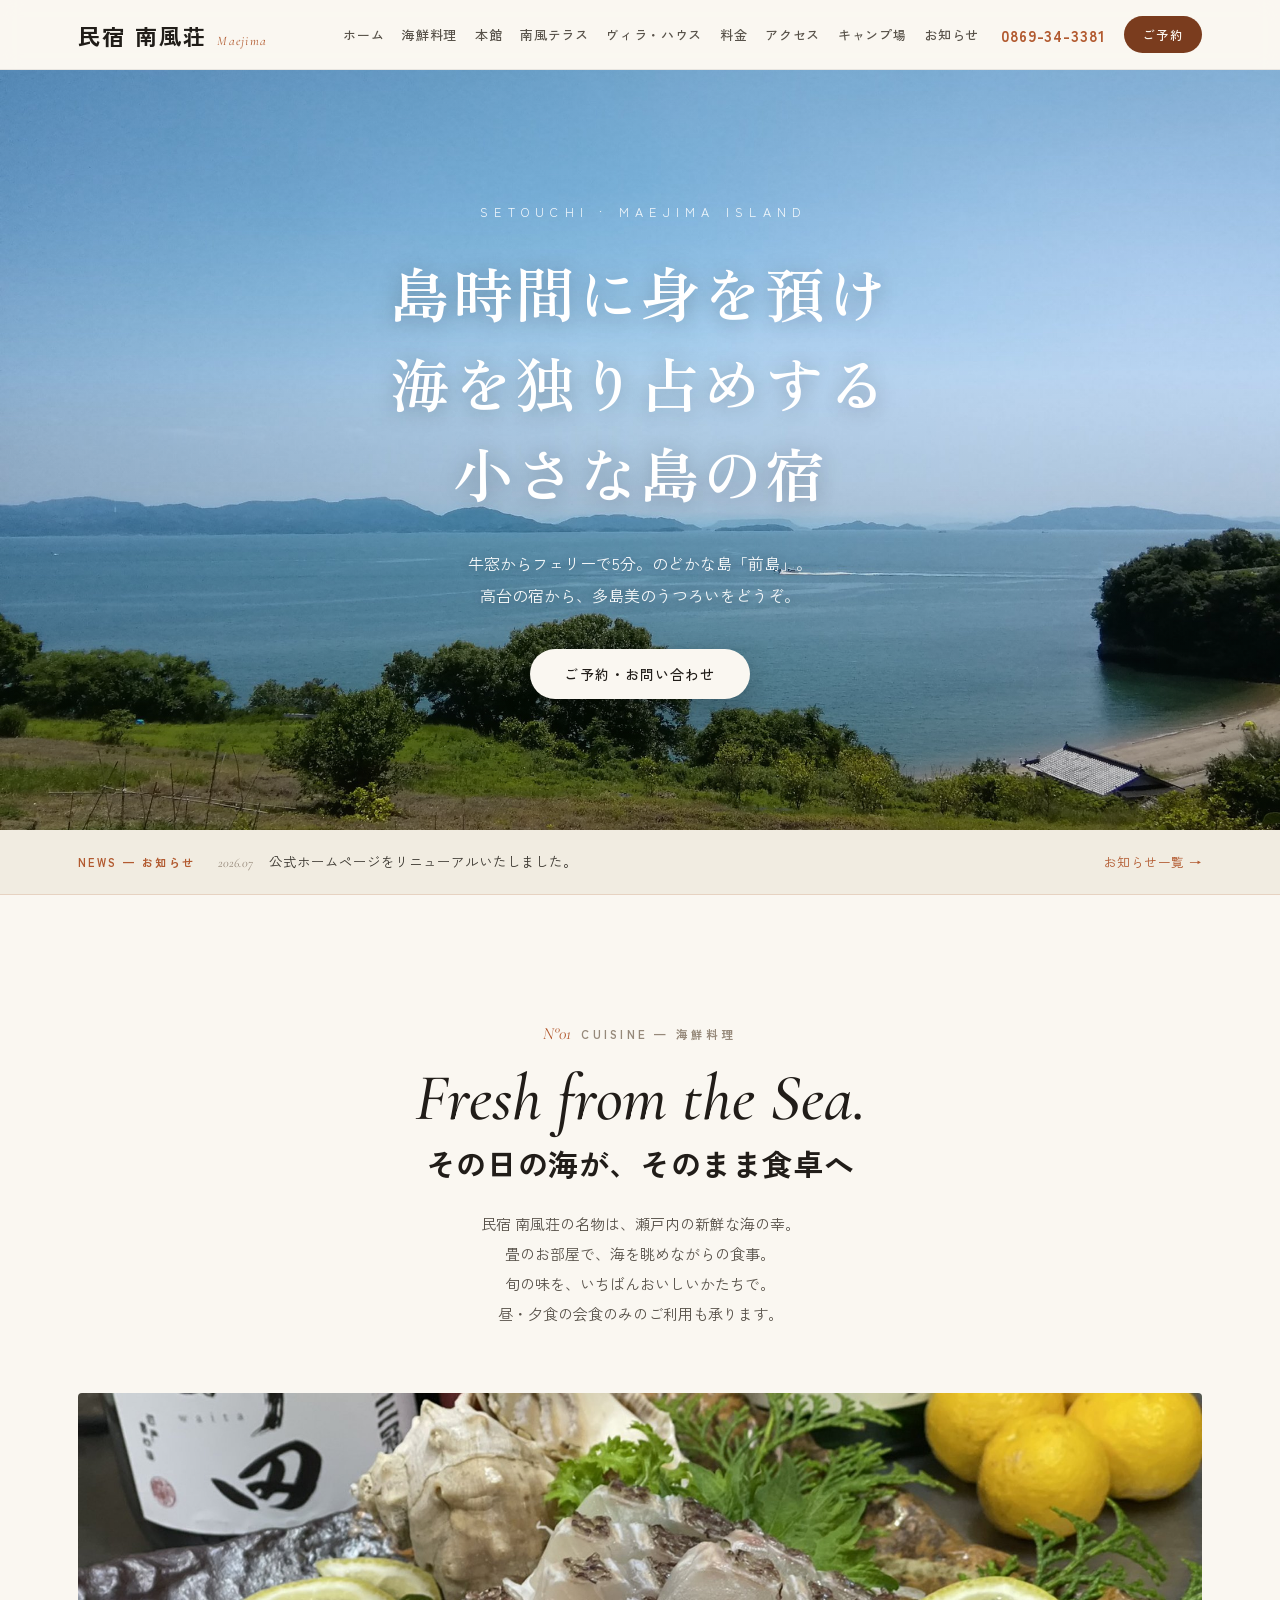
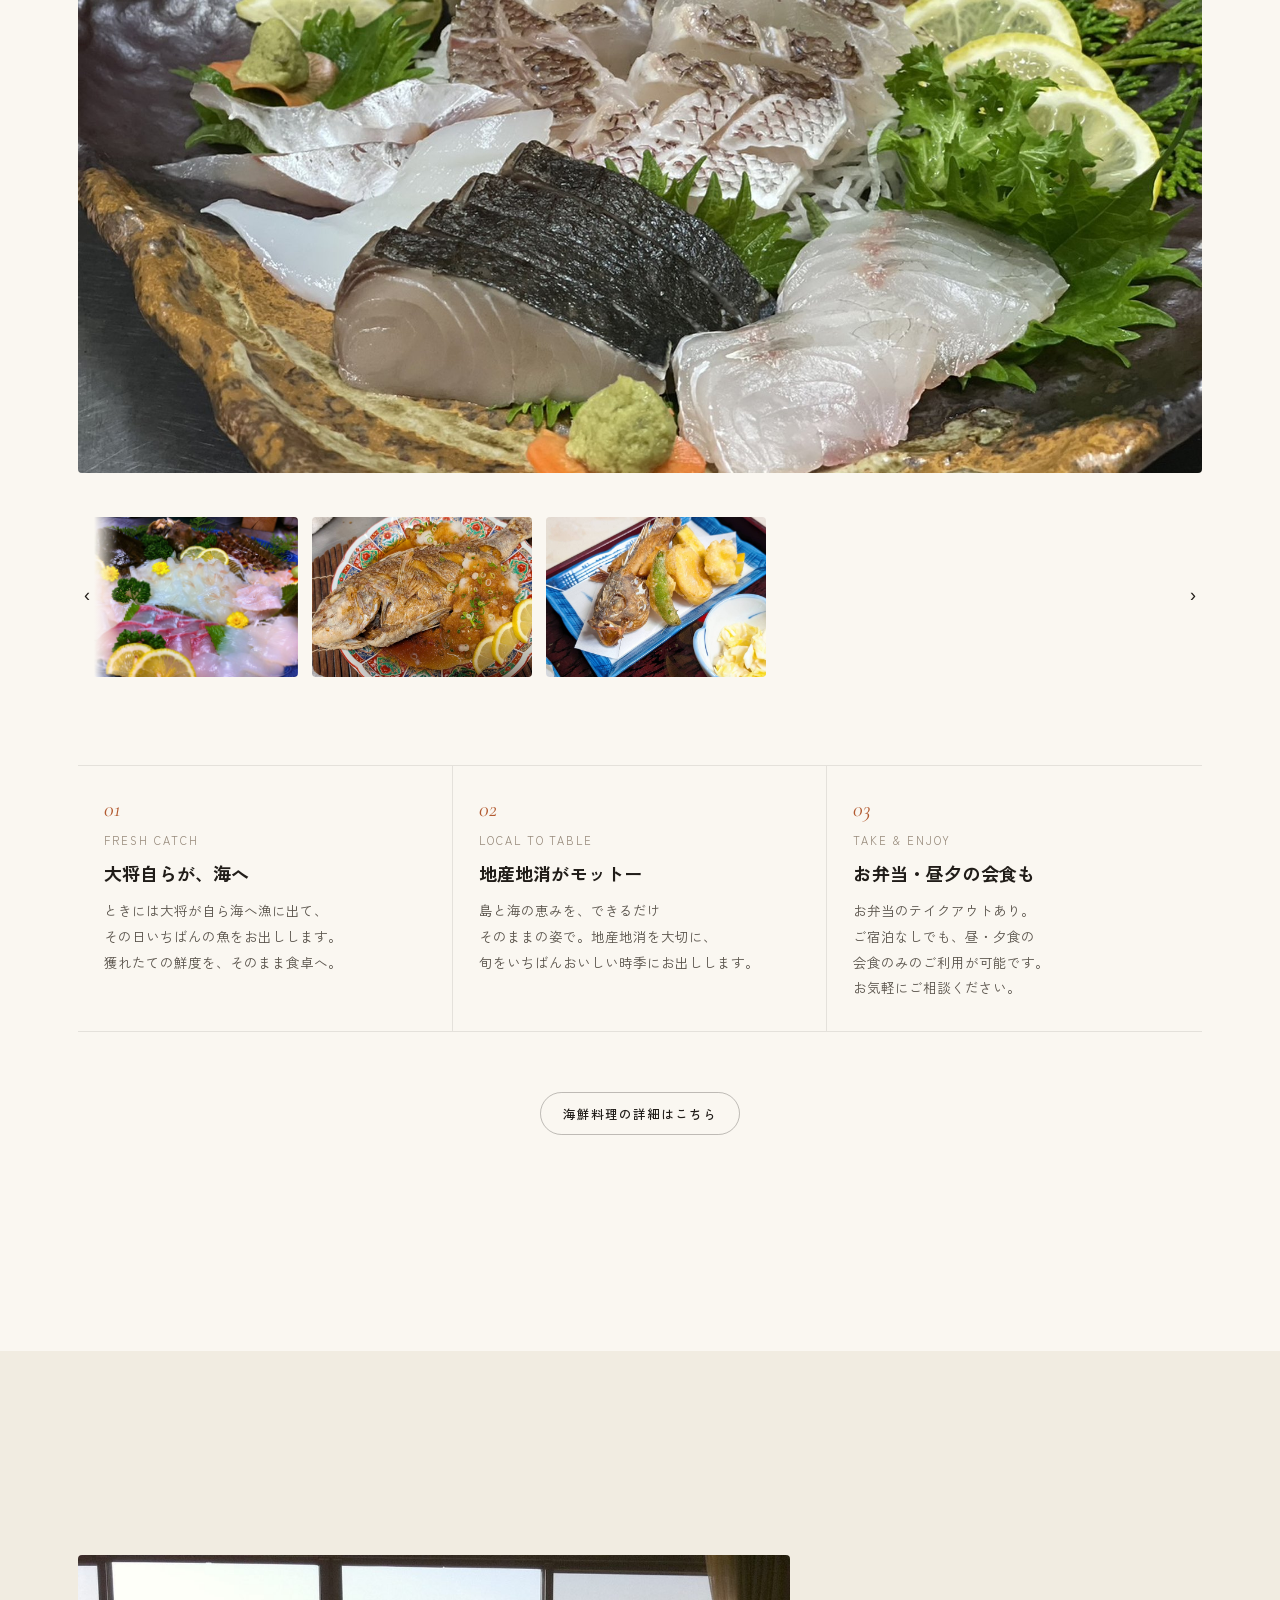
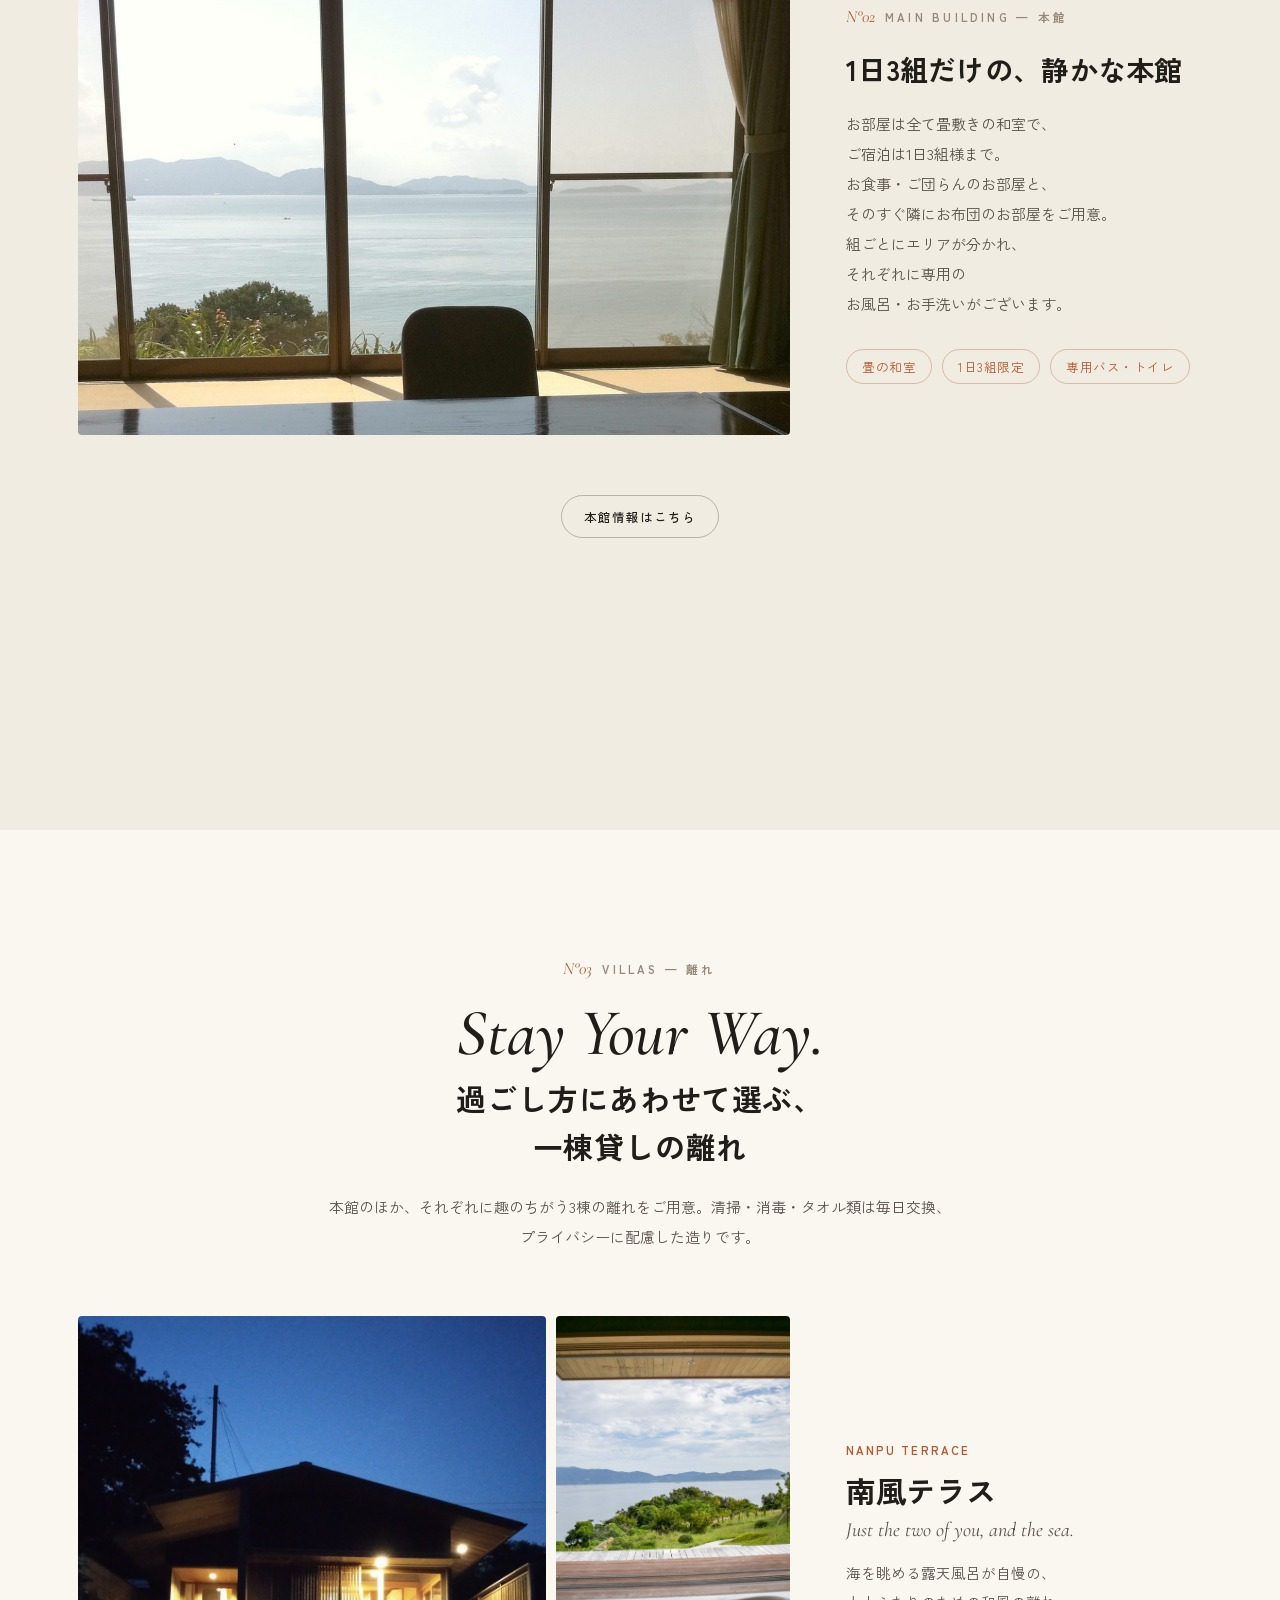
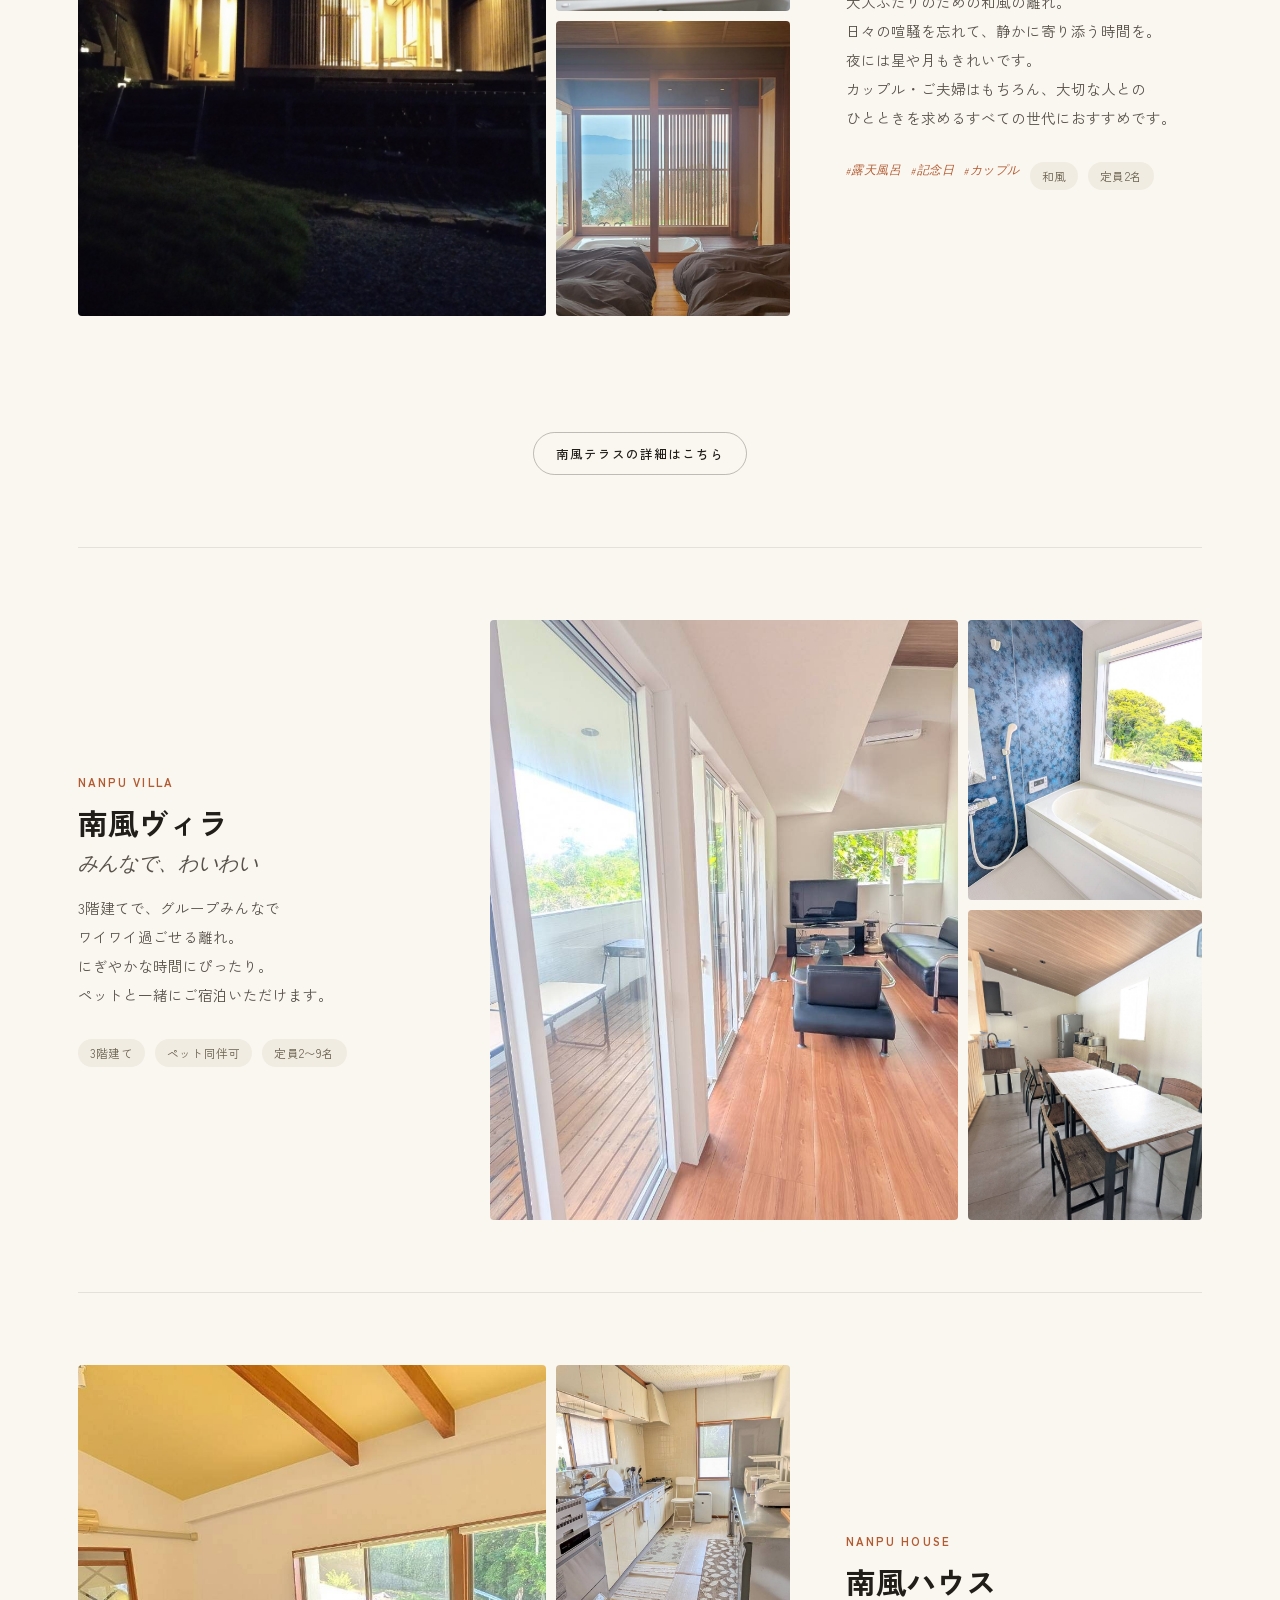
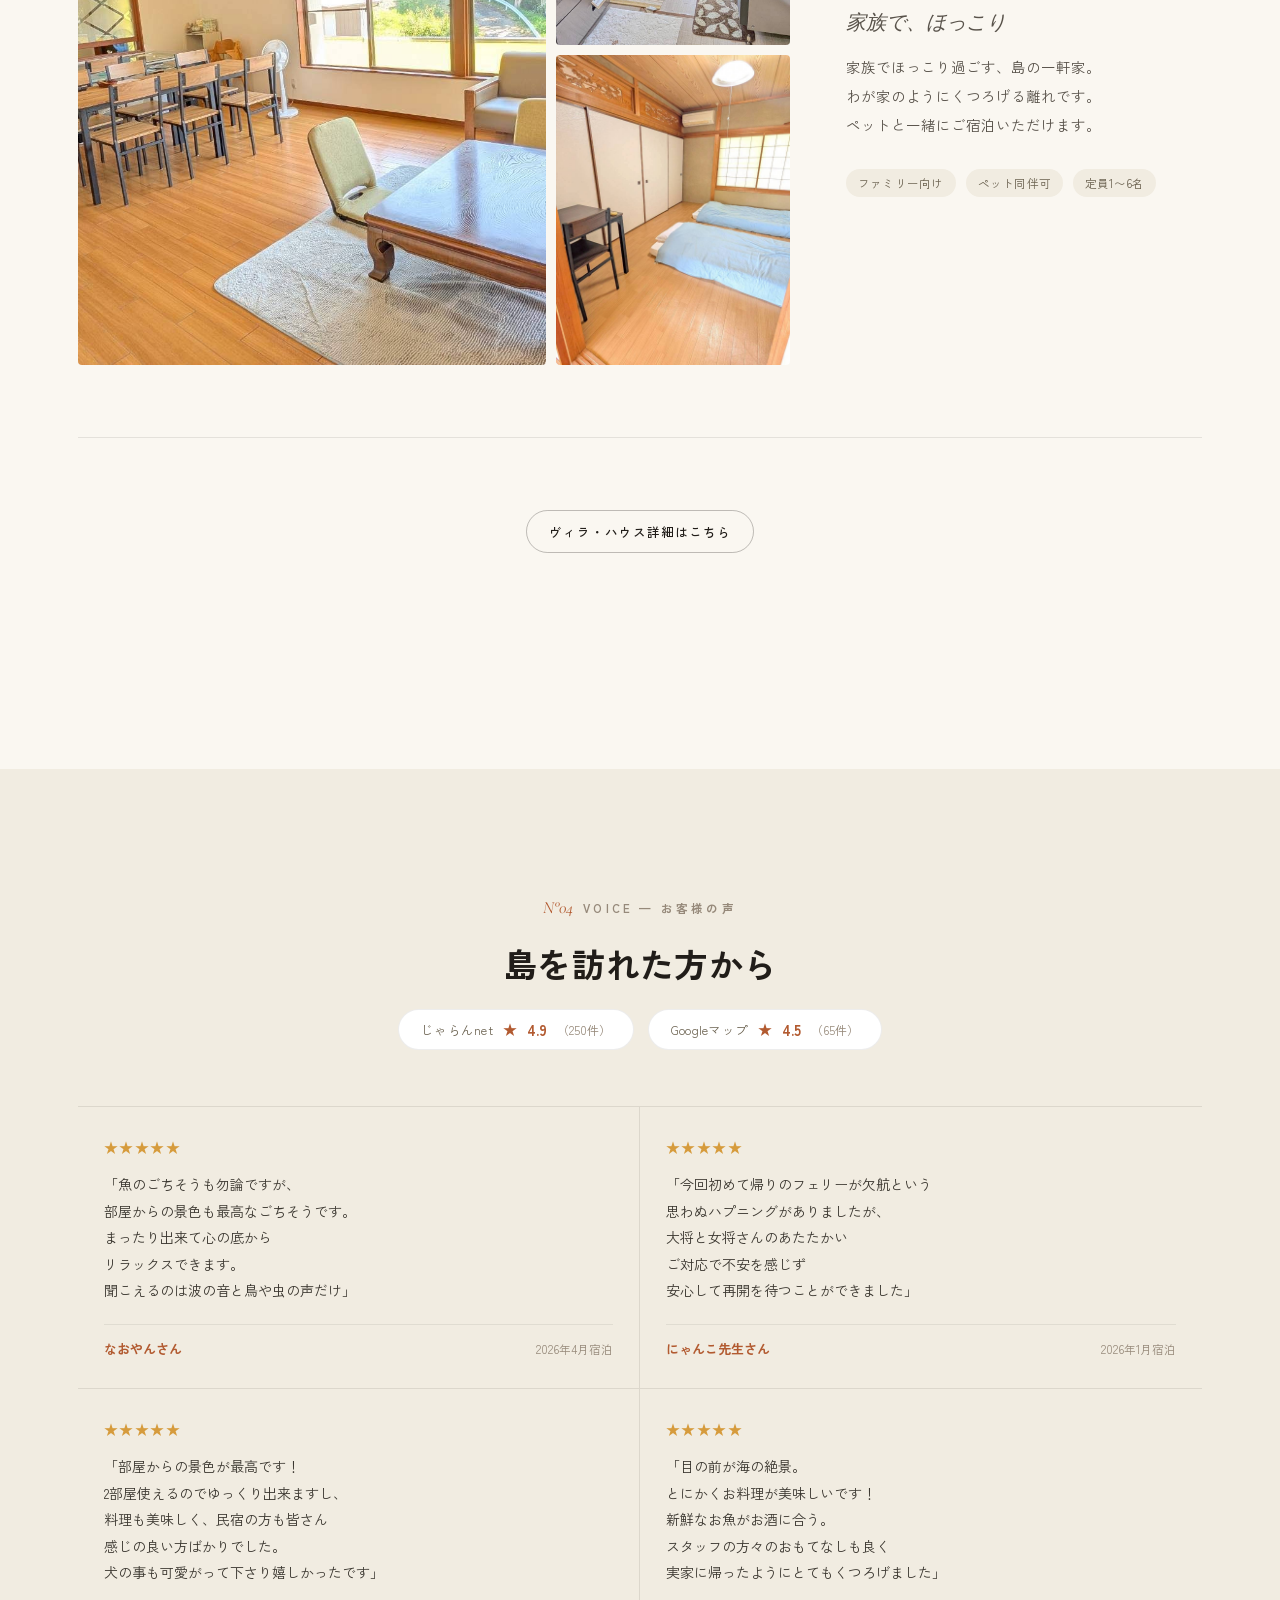
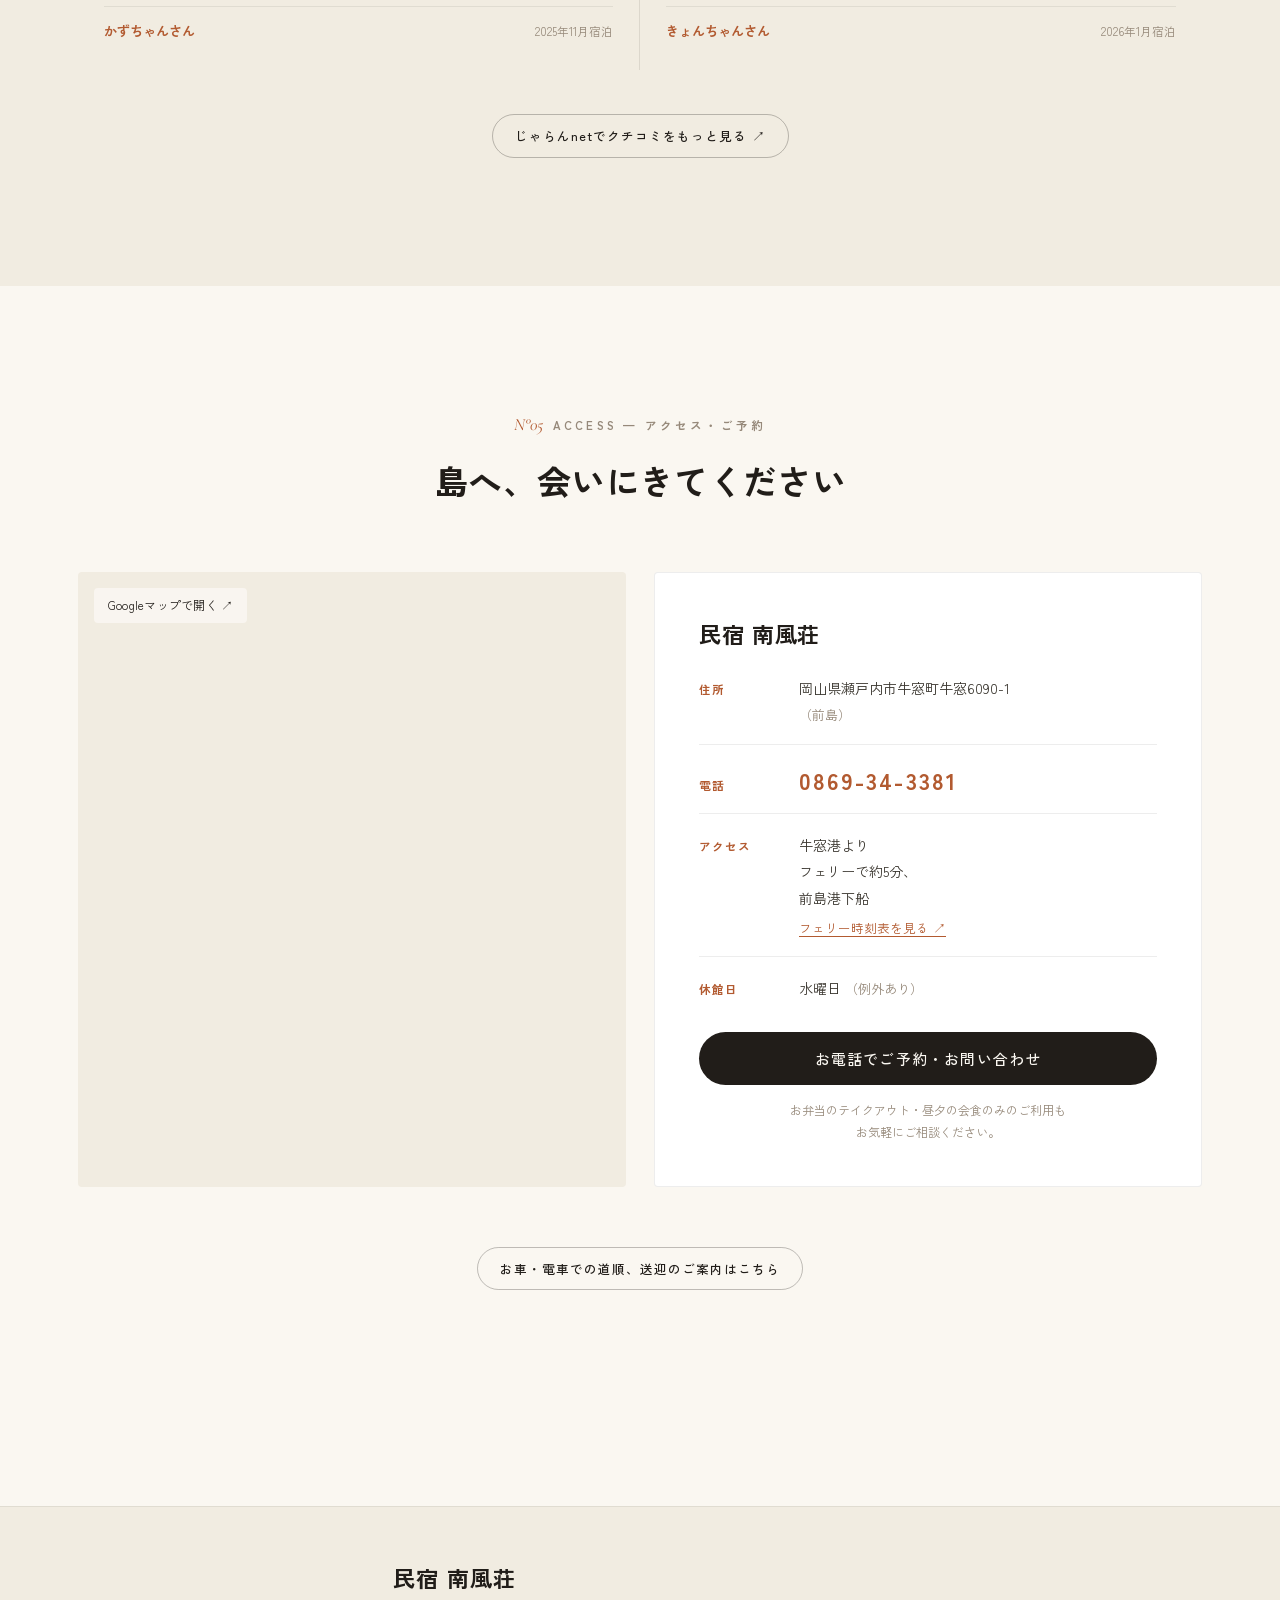
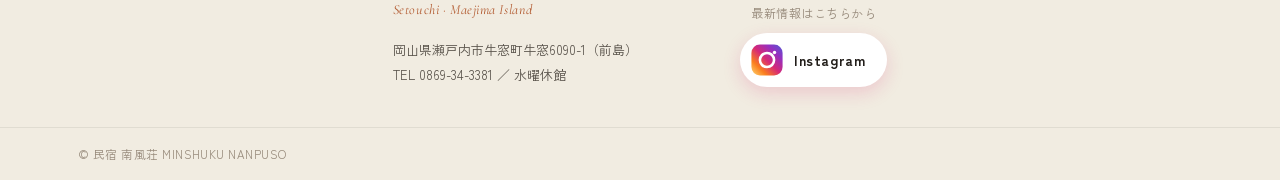
==== index.html @ 31a2348a "GoogleがSVGファビコンを検索結果に反映しない対策として、PNG版ファビコン（96x96）を全ページに追加" ====
<!DOCTYPE html>
<html lang="ja">
<head>
<meta charset="utf-8">
<meta name="google-site-verification" content="PDUqw4XoGo0SHZKGaJdrt-YW-wRktxHCIBFldJ_xcdo" />
<meta name="viewport" content="width=device-width, initial-scale=1">
<title>民宿 南風荘｜岡山県瀬戸内市牛窓町・前島</title>
<link rel="canonical" href="https://nanpuusou.com/">
<meta name="description" content="牛窓からフェリーで5分、前島の高台に建つ民宿「南風荘」。瀬戸内の新鮮な海鮮料理と、一棟貸しの離れ3棟。">
<meta property="og:type" content="website">
<meta property="og:title" content="民宿 南風荘｜岡山県瀬戸内市牛窓町・前島">
<meta property="og:description" content="牛窓からフェリーで5分、前島の高台に建つ民宿「南風荘」。瀬戸内の新鮮な海鮮料理と、一棟貸しの離れ3棟。">
<meta property="og:url" content="https://nanpuusou.com/">
<meta property="og:image" content="https://nanpuusou.com/images/hero.jpg">
<meta property="og:site_name" content="民宿 南風荘">
<meta property="og:locale" content="ja_JP">
<meta name="twitter:card" content="summary_large_image">
<link rel="icon" type="image/svg+xml" href="images/favicon.svg">
<link rel="icon" type="image/png" sizes="96x96" href="images/favicon.png">
<link rel="preconnect" href="https://fonts.googleapis.com">
<link rel="preconnect" href="https://fonts.gstatic.com" crossorigin>
<link href="https://fonts.googleapis.com/css2?family=Cormorant+Garamond:ital,wght@0,500;0,600;1,500;1,600&family=Zen+Old+Mincho:wght@500;600&family=Zen+Kaku+Gothic+New:wght@300;400;500;700;900&display=swap" rel="stylesheet">
<link rel="stylesheet" href="style.css">
<script type="application/ld+json">
{
  "@context": "https://schema.org",
  "@type": "LodgingBusiness",
  "name": "民宿 南風荘",
  "description": "牛窓からフェリーで5分、前島の高台に建つ民宿。瀬戸内の新鮮な海鮮料理と、一棟貸しの離れ3棟。",
  "image": "https://nanpuusou.com/images/hero.jpg",
  "url": "https://nanpuusou.com/",
  "telephone": "+81-869-34-3381",
  "address": {
    "@type": "PostalAddress",
    "streetAddress": "牛窓町牛窓6090-1",
    "addressLocality": "瀬戸内市",
    "addressRegion": "岡山県",
    "addressCountry": "JP"
  },
  "sameAs": ["https://www.instagram.com/nanpuso/"]
}
</script>
</head>
<body>

<header class="site-header">
  <div class="site-header__inner">
    <a href="#top" class="logo">
      <span class="logo__ja">民宿 南風荘</span>
      <span class="logo__en">Maejima</span>
    </a>
    <nav class="nav-desktop">
      <a href="index.html">ホーム</a>
      <a href="cuisine.html">海鮮料理</a>
      <a href="about.html">本館</a>
      <a href="terasu.html">南風テラス</a>
      <a href="facility.html">ヴィラ・ハウス</a>
      <a href="price.html">料金</a>
      <a href="access.html">アクセス</a>
      <a href="camp.html">キャンプ場</a>
      <a href="news.html">お知らせ</a>
      <a href="tel:0869-34-3381" class="nav-tel">0869-34-3381</a>
      <a href="reservation.html" class="btn btn--pill-sm">ご予約</a>
    </nav>
    <a href="tel:0869-34-3381" class="header-tel" aria-label="お電話でのご予約・お問い合わせ"><svg viewBox="0 0 24 24"><path d="M22 16.92v3a2 2 0 0 1-2.18 2 19.79 19.79 0 0 1-8.63-3.07 19.5 19.5 0 0 1-6-6 19.79 19.79 0 0 1-3.07-8.67A2 2 0 0 1 4.11 2h3a2 2 0 0 1 2 1.72 12.84 12.84 0 0 0 .7 2.81 2 2 0 0 1-.45 2.11L8.09 9.91a16 16 0 0 0 6 6l1.27-1.27a2 2 0 0 1 2.11-.45 12.84 12.84 0 0 0 2.81.7A2 2 0 0 1 22 16.92z"/></svg></a>
    <button type="button" class="burger" aria-label="メニュー" aria-expanded="false" aria-controls="mobile-menu" id="burger-btn">
      <span></span>
      <span></span>
      <span></span>
    </button>
  </div>
  <nav class="nav-mobile" id="mobile-menu">
    <a href="index.html">ホーム</a>
    <a href="cuisine.html">海鮮料理</a>
    <a href="about.html">本館</a>
    <a href="terasu.html">南風テラス</a>
    <a href="facility.html">ヴィラ・ハウス</a>
    <a href="price.html">料金</a>
    <a href="access.html">アクセス</a>
    <a href="camp.html">キャンプ場</a>
    <a href="news.html">お知らせ</a>
    <a href="reservation.html" class="btn btn--pill-lg">ご予約・お問い合わせ</a>
  </nav>
</header>

<section id="top" class="hero">
  <div class="hero__media">
    <img src="images/hero.jpg" alt="前島の高台から望む瀬戸内海と小豆島" class="hero__img" fetchpriority="high">
    <div class="hero__scrim"></div>
    <div class="hero__content">
      <div class="hero__eyebrow">SETOUCHI · MAEJIMA ISLAND</div>
      <h1 class="hero__title">島時間に身を預け<br>海を独り占めする<br>小さな島の宿</h1>
      <p class="hero__lead">牛窓からフェリーで5分。のどかな島「前島」。<br>高台の宿から、多島美のうつろいをどうぞ。</p>
      <a href="reservation.html" class="btn btn--hero">ご予約・お問い合わせ</a>
    </div>
  </div>
</section>

<!-- ===== NEWS — お知らせ ===== -->
<section id="news" class="news-bar">
  <div class="news-bar__inner">
    <span class="news-bar__label">News — お知らせ</span>
    <ul class="news-list">
      <li class="news-item">
        <span class="news-item__date">2026.07</span>
        <span class="news-item__text">公式ホームページをリニューアルいたしました。</span>
      </li>
    </ul>
    <a href="news.html" class="news-bar__more">お知らせ一覧 →</a>
  </div>
</section>

<!-- ===== CUISINE — primary focus ===== -->
<section id="cuisine" class="section cuisine-section">
  <div class="section__inner">
    <div class="section-head">
      <div class="eyebrow-num">
        <span class="eyebrow-num__no">N°01</span>
        <span class="eyebrow-num__label">Cuisine — 海鮮料理</span>
      </div>
      <h2 class="display-heading">
        <span class="display-heading__en">Fresh from the Sea.</span>
        <span class="display-heading__ja">その日の海が、そのまま食卓へ</span>
      </h2>
      <p class="body-text body-text--center-wide">民宿 南風荘の名物は、瀬戸内の新鮮な海の幸。<br>畳のお部屋で、海を眺めながらの食事。<br>旬の味を、いちばんおいしいかたちで。<br>昼・夕食の会食のみのご利用も承ります。</p>
    </div>

    <div class="cuisine-hero-media">
      <img src="images/cuisine_hero.jpg" alt="瀬戸内の海鮮豪華盛り合わせ" loading="lazy" decoding="async">
    </div>

    <div class="cuisine-strip-wrap">
      <div class="cuisine-strip" id="cuisine-strip">
        <div class="cuisine-strip__item"><img src="images/cuisine_sugatazukuri.jpg" alt="鯛の姿造り" loading="lazy" decoding="async"></div>
        <div class="cuisine-strip__item"><img src="images/cuisine_karaage.jpg" alt="お魚のみぞれ揚げ" loading="lazy" decoding="async"></div>
        <div class="cuisine-strip__item"><img src="images/cuisine_tenpura2.jpg" alt="お魚と野菜の天ぷら盛り合わせ" loading="lazy" decoding="async"></div>
        <div class="cuisine-strip__item"><img src="images/cuisine_sashimi2.jpg" alt="サザエと旬の刺身盛り合わせ" loading="lazy" decoding="async"></div>
        <div class="cuisine-strip__item"><img src="images/cuisine_ebi2.jpg" alt="甘えびと天ぷらの盛り合わせ" loading="lazy" decoding="async"></div>
        <div class="cuisine-strip__item"><img src="images/cuisine_nizakana1.jpg" alt="お魚の煮付け" loading="lazy" decoding="async"></div>
        <div class="cuisine-strip__item"><img src="images/cuisine_nizakana2.jpg" alt="お魚の煮付け（別カット）" loading="lazy" decoding="async"></div>
      </div>
      <button type="button" class="cuisine-strip__btn cuisine-strip__btn--prev" aria-label="前の写真" data-strip-prev>‹</button>
      <button type="button" class="cuisine-strip__btn cuisine-strip__btn--next" aria-label="次の写真" data-strip-next>›</button>
    </div>

    <div class="cuisine-points">
      <div class="cuisine-point">
        <div class="cuisine-point__no">01</div>
        <div class="cuisine-point__en">Fresh Catch</div>
        <h3 class="cuisine-point__title">大将自らが、海へ</h3>
        <p class="cuisine-point__desc">ときには大将が自ら海へ漁に出て、<br>その日いちばんの魚をお出しします。<br>獲れたての鮮度を、そのまま食卓へ。</p>
      </div>
      <div class="cuisine-point">
        <div class="cuisine-point__no">02</div>
        <div class="cuisine-point__en">Local to Table</div>
        <h3 class="cuisine-point__title">地産地消がモットー</h3>
        <p class="cuisine-point__desc">島と海の恵みを、できるだけ<br>そのままの姿で。地産地消を大切に、<br>旬をいちばんおいしい時季にお出しします。</p>
      </div>
      <div class="cuisine-point">
        <div class="cuisine-point__no">03</div>
        <div class="cuisine-point__en">Take & Enjoy</div>
        <h3 class="cuisine-point__title">お弁当・昼夕の会食も</h3>
        <p class="cuisine-point__desc">お弁当のテイクアウトあり。<br>ご宿泊なしでも、昼・夕食の<br>会食のみのご利用が可能です。<br>お気軽にご相談ください。</p>
      </div>
    </div>

    <div class="section-cta">
      <a href="cuisine.html" class="btn btn--outline">海鮮料理の詳細はこちら</a>
    </div>
  </div>
</section>

<!-- ===== ABOUT — compact, secondary ===== -->
<section id="about" class="section section--compact section--alt">
  <div class="section__inner">
    <div class="about__grid-compact">
      <div class="about__media-compact about__media-compact--single">
        <img src="images/about_room_view_home.jpg" alt="本館の畳の部屋から海を望む" loading="lazy" decoding="async">
      </div>
      <div>
        <div class="eyebrow-num eyebrow-num--left">
          <span class="eyebrow-num__no">N°02</span>
          <span class="eyebrow-num__label">Main Building — 本館</span>
        </div>
        <h2 class="heading heading--sm">1日3組だけの、静かな本館</h2>
        <p class="body-text body-text--last">お部屋は全て畳敷きの和室で、<br>ご宿泊は1日3組様まで。<br>お食事・ご団らんのお部屋と、<br>そのすぐ隣にお布団のお部屋をご用意。<br>組ごとにエリアが分かれ、<br>それぞれに専用の<br>お風呂・お手洗いがございます。</p>
        <div class="tag-row">
          <span class="tag tag--outline">畳の和室</span>
          <span class="tag tag--outline">1日3組限定</span>
          <span class="tag tag--outline">専用バス・トイレ</span>
        </div>
      </div>
    </div>

    <div class="section-cta">
      <a href="about.html" class="btn btn--outline">本館情報はこちら</a>
    </div>
  </div>
</section>

<!-- ===== STAY / VILLAS — elevated ===== -->
<section id="stay" class="section">
  <div class="section__inner">
    <div class="section-head">
      <div class="eyebrow-num">
        <span class="eyebrow-num__no">N°03</span>
        <span class="eyebrow-num__label">Villas — 離れ</span>
      </div>
      <h2 class="display-heading">
        <span class="display-heading__en">Stay Your Way.</span>
        <span class="display-heading__ja">過ごし方にあわせて選ぶ、<br>一棟貸しの離れ</span>
      </h2>
      <p class="body-text body-text--center-wide">本館のほか、それぞれに趣のちがう3棟の離れをご用意。清掃・消毒・タオル類は毎日交換、<br>プライバシーに配慮した造りです。</p>
    </div>

    <div class="villa-feature">
      <div class="villa-feature__media">
        <img src="images/terasu_home_night.jpg" alt="夜の南風テラス外観" loading="lazy" decoding="async">
        <img src="images/terasu_hero.jpg" alt="南風テラスの露天風呂から望む瀬戸内海" loading="lazy" decoding="async">
        <img src="images/terasu_home_bedbath.jpg" alt="南風テラスの寝室と露天風呂" loading="lazy" decoding="async">
      </div>
      <div>
        <div class="villa-feature__en">Nanpu Terrace</div>
        <h3 class="villa-feature__name">南風テラス</h3>
        <div class="villa-feature__tagline">Just the two of you, and the sea.</div>
        <p class="villa-feature__desc">海を眺める露天風呂が自慢の、<br>大人ふたりのための和風の離れ。<br>日々の喧騒を忘れて、静かに寄り添う時間を。<br>夜には星や月もきれいです。<br>カップル・ご夫婦はもちろん、大切な人との<br>ひとときを求めるすべての世代におすすめです。</p>
        <div class="tag-row">
          <span class="tag tag--hash">#露天風呂</span>
          <span class="tag tag--hash">#記念日</span>
          <span class="tag tag--hash">#カップル</span>
          <span class="tag tag--fill">和風</span>
          <span class="tag tag--fill">定員2名</span>
        </div>
      </div>
      <div class="section-cta" style="grid-column: 1 / -1; margin-bottom: 0;">
        <a href="terasu.html" class="btn btn--outline">南風テラスの詳細はこちら</a>
      </div>
    </div>

    <div class="villa-feature villa-feature--reverse">
      <div class="villa-feature__media">
        <img src="images/vira_home_living.jpg" alt="南風ヴィラの吹き抜けリビング" loading="lazy" decoding="async">
        <img src="images/vira_home_bath.jpg" alt="南風ヴィラの浴室から望む緑" loading="lazy" decoding="async">
        <img src="images/vira_home_kitchen.jpg" alt="南風ヴィラのダイニングキッチン" loading="lazy" decoding="async">
      </div>
      <div>
        <div class="villa-feature__en">Nanpu Villa</div>
        <h3 class="villa-feature__name">南風ヴィラ</h3>
        <div class="villa-feature__tagline">みんなで、わいわい</div>
        <p class="villa-feature__desc">3階建てで、グループみんなで<br>ワイワイ過ごせる離れ。<br>にぎやかな時間にぴったり。<br>ペットと一緒にご宿泊いただけます。</p>
        <div class="tag-row">
          <span class="tag tag--fill">3階建て</span>
          <span class="tag tag--fill">ペット同伴可</span>
          <span class="tag tag--fill">定員2〜9名</span>
        </div>
      </div>
    </div>

    <div class="villa-feature">
      <div class="villa-feature__media">
        <img src="images/house_home_living.jpg" alt="南風ハウスのリビングダイニング" loading="lazy" decoding="async">
        <img src="images/house_home_kitchen.jpg" alt="南風ハウスのキッチン" loading="lazy" decoding="async">
        <img src="images/house_home_bedroom.jpg" alt="南風ハウスの寝室" loading="lazy" decoding="async">
      </div>
      <div>
        <div class="villa-feature__en">Nanpu House</div>
        <h3 class="villa-feature__name">南風ハウス</h3>
        <div class="villa-feature__tagline">家族で、ほっこり</div>
        <p class="villa-feature__desc">家族でほっこり過ごす、島の一軒家。<br>わが家のようにくつろげる離れです。<br>ペットと一緒にご宿泊いただけます。</p>
        <div class="tag-row">
          <span class="tag tag--fill">ファミリー向け</span>
          <span class="tag tag--fill">ペット同伴可</span>
          <span class="tag tag--fill">定員1〜6名</span>
        </div>
      </div>
    </div>

    <div class="section-cta">
      <a href="facility.html" class="btn btn--outline">ヴィラ・ハウス詳細はこちら</a>
    </div>
  </div>
</section>

<!-- ===== VOICE / REVIEWS ===== -->
<section id="voice" class="section section--alt">
  <div class="section__inner">
    <div class="section-head section-head--voice">
      <div class="eyebrow-num">
        <span class="eyebrow-num__no">N°04</span>
        <span class="eyebrow-num__label">Voice — お客様の声</span>
      </div>
      <h2 class="heading">島を訪れた方から</h2>
      <div class="rating-row">
        <div class="rating-badge">
          <span class="rating-badge__source">じゃらんnet</span>
          <span class="rating-badge__star">★</span>
          <span class="rating-badge__score">4.9</span>
          <span class="rating-badge__count">（250件）</span>
        </div>
        <div class="rating-badge">
          <span class="rating-badge__source">Googleマップ</span>
          <span class="rating-badge__star">★</span>
          <span class="rating-badge__score">4.5</span>
          <span class="rating-badge__count">（65件）</span>
        </div>
      </div>
    </div>

    <div class="review-grid">
      <div class="review-card">
        <div class="review-card__stars">★★★★★</div>
        <p class="review-card__text">「魚のごちそうも勿論ですが、<br>部屋からの景色も最高なごちそうです。<br>まったり出来て心の底から<br>リラックスできます。<br>聞こえるのは波の音と鳥や虫の声だけ」</p>
        <div class="review-card__meta">
          <span class="review-card__name">なおやんさん</span>
          <span class="review-card__date">2026年4月宿泊</span>
        </div>
      </div>
      <div class="review-card">
        <div class="review-card__stars">★★★★★</div>
        <p class="review-card__text">「今回初めて帰りのフェリーが欠航という<br>思わぬハプニングがありましたが、<br>大将と女将さんのあたたかい<br>ご対応で不安を感じず<br>安心して再開を待つことができました」</p>
        <div class="review-card__meta">
          <span class="review-card__name">にゃんこ先生さん</span>
          <span class="review-card__date">2026年1月宿泊</span>
        </div>
      </div>
      <div class="review-card">
        <div class="review-card__stars">★★★★★</div>
        <p class="review-card__text">「部屋からの景色が最高です！<br>2部屋使えるのでゆっくり出来ますし、<br>料理も美味しく、民宿の方も皆さん<br>感じの良い方ばかりでした。<br>犬の事も可愛がって下さり嬉しかったです」</p>
        <div class="review-card__meta">
          <span class="review-card__name">かずちゃんさん</span>
          <span class="review-card__date">2025年11月宿泊</span>
        </div>
      </div>
      <div class="review-card">
        <div class="review-card__stars">★★★★★</div>
        <p class="review-card__text">「目の前が海の絶景。<br>とにかくお料理が美味しいです！<br>新鮮なお魚がお酒に合う。<br>スタッフの方々のおもてなしも良く<br>実家に帰ったようにとてもくつろげました」</p>
        <div class="review-card__meta">
          <span class="review-card__name">きょんちゃんさん</span>
          <span class="review-card__date">2026年1月宿泊</span>
        </div>
      </div>
    </div>

    <div class="review-source">
      <a href="https://www.jalan.net/yad396513/kuchikomi/?screenId=UWW3001&yadNo=396513" target="_blank" rel="noopener" class="btn btn--outline">じゃらんnetでクチコミをもっと見る ↗</a>
    </div>
  </div>
</section>

<!-- ===== ACCESS / INFO ===== -->
<section id="access" class="section">
  <div class="section__inner">
    <div class="section-head">
      <div class="eyebrow-num">
        <span class="eyebrow-num__no">N°05</span>
        <span class="eyebrow-num__label">Access — アクセス・ご予約</span>
      </div>
      <h2 class="heading">島へ、会いにきてください</h2>
    </div>

    <div class="access-grid">
      <div class="map-embed">
        <iframe src="https://www.google.com/maps/embed?pb=!1m18!1m12!1m3!1d37153.95553421249!2d134.15156878381583!3d34.60474972088476!2m3!1f0!2f0!3f0!3m2!1i1024!2i768!4f13.1!3m3!1m2!1s0x35547163d378a329%3A0xf6d7f1d7a9e470!2z5rCR5a6_5Y2X6aKo6I2Y!5e0!3m2!1sja!2sjp!4v1782934646902!5m2!1sja!2sjp" loading="lazy" allowfullscreen referrerpolicy="no-referrer-when-downgrade" title="民宿 南風荘 地図"></iframe>
        <a class="map-embed__link" href="https://www.google.com/maps/search/?api=1&query=岡山県瀬戸内市牛窓町牛窓6090-1" target="_blank" rel="noopener">Googleマップで開く ↗</a>
      </div>

      <div class="info-card">
        <div class="info-card__title">民宿 南風荘</div>

        <div class="info-list">
          <div class="info-row">
            <div class="info-row__label">住所</div>
            <div class="info-row__value">岡山県瀬戸内市牛窓町牛窓6090-1<br><span class="muted">（前島）</span></div>
          </div>
          <div class="info-row">
            <div class="info-row__label">電話</div>
            <a href="tel:0869-34-3381" class="info-row__tel">0869-34-3381</a>
          </div>
          <div class="info-row">
            <div class="info-row__label">アクセス</div>
            <div class="info-row__value">牛窓港より<br>フェリーで約5分、<br>前島港下船<br><a href="https://www.maejima-island.info/schedules.html" target="_blank" rel="noopener" class="info-row__link">フェリー時刻表を見る ↗</a></div>
          </div>
          <div class="info-row info-row--last">
            <div class="info-row__label">休館日</div>
            <div class="info-row__value">水曜日 <span class="muted">（例外あり）</span></div>
          </div>
        </div>

        <a href="tel:0869-34-3381" class="btn btn--block">お電話でご予約・お問い合わせ</a>
        <p class="info-card__note">お弁当のテイクアウト・昼夕の会食のみのご利用も<br>お気軽にご相談ください。</p>
      </div>
    </div>

    <div class="section-cta">
      <a href="access.html" class="btn btn--outline">お車・電車での道順、送迎のご案内はこちら</a>
    </div>
  </div>
</section>

<!-- ===== FOOTER ===== -->
<footer class="site-footer">
  <div class="site-footer__inner">
    <div>
      <div class="site-footer__logo">民宿 南風荘</div>
      <div class="site-footer__en">Setouchi · Maejima Island</div>
      <p class="site-footer__addr">岡山県瀬戸内市牛窓町牛窓6090-1（前島）<br>TEL 0869-34-3381 ／ 水曜休館</p>
    </div>
    <div class="site-footer__social-block">
      <div class="site-footer__social-label">最新情報はこちらから</div>
      <a href="https://www.instagram.com/nanpuso/" target="_blank" rel="noopener" class="site-footer__social">
        <svg viewBox="0 0 24 24"><defs><linearGradient id="ig-grad" x1="0%" y1="100%" x2="100%" y2="0%"><stop offset="0%" stop-color="#feda75"/><stop offset="25%" stop-color="#fa7e1e"/><stop offset="50%" stop-color="#d62976"/><stop offset="75%" stop-color="#962fbf"/><stop offset="100%" stop-color="#4f5bd5"/></linearGradient></defs><rect x="1" y="1" width="22" height="22" rx="6" fill="url(#ig-grad)"></rect><circle cx="12" cy="12" r="5" fill="none" stroke="#fff" stroke-width="1.8"></circle><circle cx="17.3" cy="6.7" r="1.2" fill="#fff"></circle></svg>
        Instagram
      </a>
    </div>
  </div>
  <div class="site-footer__bottom">
    <div class="site-footer__bottom-inner">© 民宿 南風荘 MINSHUKU NANPUSO</div>
  </div>
</footer>

<script src="main.js"></script>
</body>
</html>
---- style.css ----
/* ===== Reset / base ===== */
* { box-sizing: border-box; }
html { scroll-behavior: smooth; }
body {
  margin: 0;
  font-family: 'Zen Kaku Gothic New', sans-serif;
  color: #211d19;
  background: #faf7f1;
  -webkit-font-smoothing: antialiased;
  overflow-x: hidden;
}
img { max-width: 100%; }
a { color: inherit; }

.mobile-break { display: none; }
@media (max-width: 640px) {
  .mobile-break { display: inline; }
}
.pc-break { display: none; }
@media (min-width: 641px) {
  .pc-break { display: inline; }
}

@keyframes nf-rise { from { opacity: 0; transform: translateY(24px); } to { opacity: 1; transform: translateY(0); } }
@keyframes nf-fade { from { opacity: 0; } to { opacity: 1; } }

/* ===== Shared ===== */
.section { max-width: 1180px; margin: 0 auto; padding: clamp(72px, 11vw, 128px) 28px; }
.section__inner { width: 100%; }
.section--alt { max-width: none; background: #f1ece1; padding: 0; }
.section--alt .section__inner { max-width: 1180px; margin: 0 auto; padding: clamp(72px, 11vw, 128px) 28px; }
.section--compact { padding: clamp(48px, 6vw, 76px) 28px; }
.section--dark { max-width: none; background: #1c1815; color: #f4ede1; padding: 0; }
.section--dark .section__inner { max-width: 1180px; margin: 0 auto; padding: clamp(64px, 9vw, 104px) 28px; }

.section-head { text-align: center; margin-bottom: clamp(40px, 6vw, 64px); }
.section-head--voice { margin-bottom: clamp(20px, 3vw, 30px); }

/* ===== News bar ===== */
.news-bar { max-width: none; background: #f1ece1; border-bottom: 1px solid rgba(178,90,48,0.18); }
.news-bar__inner { max-width: 1180px; margin: 0 auto; padding: 20px 28px; display: flex; align-items: baseline; gap: 22px; flex-wrap: wrap; }
.news-bar__label { flex-shrink: 0; font-size: 11px; letter-spacing: 0.22em; color: #b25a30; font-weight: 600; text-transform: uppercase; }
.news-list { list-style: none; margin: 0; padding: 0; display: flex; flex-direction: column; gap: 8px; flex: 1; min-width: 200px; }
.news-item { display: flex; align-items: baseline; gap: 16px; font-size: 13.5px; line-height: 1.7; flex-wrap: wrap; }
.news-item__date { flex-shrink: 0; font-family: 'Cormorant Garamond', serif; font-style: italic; color: #96897a; font-size: 13px; }
.news-item__text { color: #3a362f; }
.news-bar__more { flex-shrink: 0; font-size: 12.5px; color: #b25a30; text-decoration: none; letter-spacing: 0.03em; white-space: nowrap; }
.news-bar__more:hover { text-decoration: underline; }
@media (max-width: 640px) {
  .news-bar__inner { flex-direction: column; gap: 10px; }
}

/* ===== Access page ===== */
.access-steps { max-width: 760px; margin: 0 auto clamp(48px, 7vw, 72px); }
.access-step { display: flex; gap: 22px; padding: 26px 0; border-bottom: 1px solid rgba(33,29,25,0.08); }
.access-step:last-child { border-bottom: none; }
.access-step__no {
  flex-shrink: 0; width: 44px; height: 44px; border-radius: 50%;
  display: flex; align-items: center; justify-content: center;
  background: #f1ece1; color: #b25a30; font-family: 'Cormorant Garamond', serif;
  font-style: italic; font-size: 20px; font-weight: 600;
}
.access-step__title { font-weight: 700; font-size: 16.5px; margin: 8px 0 10px; color: #211d19; }
.access-step__desc { font-size: 14px; line-height: 2; color: #58524a; margin: 0; }
.access-step__note { display: block; margin-top: 8px; font-size: 12.5px; color: #96897a; }
.access-step__link { display: inline-block; margin-top: 8px; font-size: 13px; color: #b25a30; text-decoration: underline; text-underline-offset: 3px; }
.access-step__link:hover { color: #7a3c1e; }

.access-routes { display: grid; grid-template-columns: 1fr 1fr; gap: 20px; max-width: 760px; margin: 0 auto clamp(48px, 7vw, 72px); }
.access-route { background: #fff; border: 1px solid rgba(33,29,25,0.08); border-radius: 8px; padding: 26px 28px; }
.access-route__label { font-size: 11.5px; letter-spacing: 0.2em; color: #b25a30; font-weight: 600; margin-bottom: 12px; text-transform: uppercase; }
.access-route__title { font-weight: 700; font-size: 15.5px; margin: 0 0 12px; color: #211d19; }
.access-route__desc { font-size: 13.5px; line-height: 2; color: #58524a; margin: 0; }
.access-route__desc .seg { display: inline-block; }
.access-route__desc .arw { color: #b25a30; margin: 0 4px; }
.access-step__photo { display: block; max-width: 340px; width: 100%; border-radius: 8px; margin-top: 16px; }
@media (max-width: 640px) {
  .access-routes { grid-template-columns: 1fr; }
  .access-step { gap: 16px; }
}

.access-pickup {
  max-width: 760px; margin: 0 auto clamp(48px, 7vw, 72px);
  background: #f1ece1; border-radius: 8px; padding: 30px 32px; text-align: center;
}
.access-pickup__title { font-weight: 700; font-size: 17px; margin: 0 0 12px; color: #211d19; }
.access-pickup__desc { font-size: 14px; line-height: 2; color: #58524a; margin: 0 0 18px; }

/* ===== Reservation page ===== */
.reserve-primary {
  max-width: 560px; margin: 0 auto clamp(48px, 7vw, 64px);
  background: #4a2f1f; border-radius: 10px; padding: 40px 36px; text-align: center;
}
.reserve-primary__label { font-size: 11.5px; letter-spacing: 0.24em; color: #d69b6b; font-weight: 600; text-transform: uppercase; margin-bottom: 14px; }
.reserve-primary__tel { display: block; font-family: 'Zen Kaku Gothic New', sans-serif; font-weight: 700; font-size: clamp(30px, 6vw, 40px); letter-spacing: 0.06em; color: #fff; text-decoration: none; margin-bottom: 14px; transition: color 0.2s ease; }
.reserve-primary__tel:hover { color: #d69b6b; }
.reserve-primary__note { font-size: 13px; line-height: 1.9; color: rgba(244,237,225,0.72); margin: 0; }

.reserve-divider { display: flex; align-items: center; gap: 16px; max-width: 560px; margin: 0 auto clamp(40px, 6vw, 56px); }
.reserve-divider::before, .reserve-divider::after { content: ""; flex: 1; height: 1px; background: rgba(33,29,25,0.12); }
.reserve-divider__text { font-size: 12px; letter-spacing: 0.1em; color: #96897a; white-space: nowrap; }

.reserve-otas { display: grid; grid-template-columns: 1fr 1fr; gap: 20px; max-width: 640px; margin: 0 auto clamp(48px, 7vw, 64px); }
.reserve-ota-card { background: #fff; border: 1px solid rgba(33,29,25,0.08); border-radius: 8px; padding: 28px 24px; text-align: center; display: flex; flex-direction: column; align-items: center; }
.reserve-ota-card__badge { display: inline-block; font-weight: 700; font-size: 15px; letter-spacing: 0.04em; padding: 6px 16px; border-radius: 999px; margin-bottom: 14px; }
.reserve-ota-card__badge--jalan { color: #fff; background: #ff5b00; }
.reserve-ota-card__badge--rakuten { color: #fff; background: #bf0000; }
.reserve-ota-card__desc { font-size: 13px; line-height: 1.8; color: #58524a; margin: 0 0 20px; }

.reserve-fax {
  max-width: 560px; margin: 0 auto clamp(40px, 6vw, 56px);
  text-align: center; font-size: 13px; color: #96897a; line-height: 1.9;
}
.reserve-fax strong { color: #58524a; font-weight: 700; }

@media (max-width: 560px) {
  .reserve-otas { grid-template-columns: 1fr; }
}

/* ===== Terasu (南風テラス) page ===== */
.terasu-hero { position: relative; height: min(88vh, 760px); min-height: 540px; overflow: hidden; background: #1c1815; }
@supports (height: 100svh) { .terasu-hero { height: min(88svh, 760px); } }
@media (max-width: 480px) { .terasu-hero { height: 560px; min-height: 560px; } }
.terasu-hero__img { position: absolute; inset: 0; width: 100%; height: 100%; object-fit: cover; display: block; opacity: 0; animation: terasu-hero-crossfade5 40s ease-in-out infinite; }
.terasu-hero__img:nth-child(1) { animation-delay: 0s; }
.terasu-hero__img:nth-child(2) { animation-delay: 8s; }
.terasu-hero__img:nth-child(3) { animation-delay: 16s; }
.terasu-hero__img:nth-child(4) { animation-delay: 24s; }
.terasu-hero__img:nth-child(5) { animation-delay: 32s; }
@keyframes terasu-hero-crossfade5 {
  0%      { opacity: 0; }
  3.75%   { opacity: 1; }
  16.25%  { opacity: 1; }
  20%     { opacity: 0; }
  100%    { opacity: 0; }
}
.terasu-hero__scrim { position: absolute; inset: 0; background: linear-gradient(180deg, rgba(20,24,28,0.28) 0%, rgba(20,24,28,0.08) 40%, rgba(20,24,28,0.35) 100%); }
.terasu-hero__content { position: relative; z-index: 1; height: 100%; display: flex; flex-direction: column; align-items: center; justify-content: center; text-align: center; padding: 0 24px; }
.terasu-hero__eyebrow { font-size: 11.5px; letter-spacing: 0.4em; color: rgba(255,255,255,0.85); margin-bottom: 22px; }
.terasu-hero__title { font-family: 'Zen Old Mincho', serif; font-weight: 600; color: #fff; font-size: clamp(26px, 5vw, 48px); line-height: 1.5; margin: 0; text-shadow: 0 2px 22px rgba(0,0,0,0.35); }
.terasu-hero__lead { color: rgba(255,255,255,0.9); font-size: clamp(13px, 1.6vw, 15px); line-height: 2; margin: 28px 0 0; text-shadow: 0 1px 10px rgba(0,0,0,0.3); max-width: 560px; }
.terasu-hero__content .btn--hero { margin-top: 34px; }

.terasu-section { background: #faf7f1; }

.terasu-detail-row { display: grid; grid-template-columns: 1fr 1fr 1fr; gap: 20px; max-width: 900px; margin: 0 auto clamp(56px, 8vw, 88px); }
.terasu-detail-row--four { grid-template-columns: repeat(4, 1fr); max-width: 1100px; }
@media (max-width: 760px) { .terasu-detail-row--four { grid-template-columns: 1fr 1fr; max-width: 900px; } }
@media (max-width: 560px) { .terasu-detail-row--four { grid-template-columns: 1fr; } }
.terasu-detail-row--two { grid-template-columns: 1fr 1fr; max-width: 820px; }
@media (max-width: 560px) { .terasu-detail-row--two { grid-template-columns: 1fr; } }
.terasu-detail-card { border-radius: 8px; overflow: hidden; background: #fff; border: 1px solid rgba(33,29,25,0.08); }
.terasu-detail-card img { width: 100%; height: clamp(180px, 26vw, 260px); object-fit: cover; display: block; }
.terasu-detail-card__caption { font-size: 12.5px; color: #58524a; text-align: center; padding: 14px 12px; margin: 0; }
@media (max-width: 760px) { .terasu-detail-row { grid-template-columns: 1fr 1fr; } }
@media (max-width: 560px) { .terasu-detail-row { grid-template-columns: 1fr; } }
.terasu-detail-card--portrait img { height: clamp(340px, 46vw, 480px); }
@media (max-width: 560px) { .terasu-detail-card--portrait img { height: clamp(340px, 95vw, 480px); } }

/* ===== About (本館) page ===== */
.about-hero-media { position: relative; max-width: 1040px; margin: 0 auto clamp(48px, 7vw, 72px); border-radius: 4px; overflow: hidden; height: clamp(340px, 48vw, 600px); }
.about-hero-media img { position: absolute; inset: 0; width: 100%; height: 100%; object-fit: cover; object-position: center 15%; display: block; opacity: 0; animation: about-hero-crossfade3 24s ease-in-out infinite; }
.about-hero-media img:nth-child(1) { animation-delay: 0s; }
.about-hero-media img:nth-child(2) { animation-delay: 8s; }
.about-hero-media img:nth-child(3) { animation-delay: 16s; }
@media (max-width: 760px) {
  .about-hero-media { max-width: none; margin-left: -28px; margin-right: -28px; width: calc(100% + 56px); border-radius: 0; }
}
@keyframes about-hero-crossfade3 {
  0%      { opacity: 0; }
  6.25%   { opacity: 1; }
  27.08%  { opacity: 1; }
  33.33%  { opacity: 0; }
  100%    { opacity: 0; }
}

.about-feature { display: grid; grid-template-columns: 1fr; gap: 26px; align-items: center; max-width: 900px; margin: 0 auto clamp(56px, 8vw, 88px); }
.about-feature__media { border-radius: 8px; overflow: hidden; height: clamp(220px, 32vw, 340px); }
.about-feature__media img { width: 100%; height: 100%; object-fit: cover; display: block; }
.about-feature__en { font-size: 11px; letter-spacing: 0.2em; color: #b25a30; font-weight: 600; text-transform: uppercase; margin-bottom: 8px; }
.about-feature__title { font-weight: 700; font-size: clamp(19px, 2.4vw, 23px); margin: 0 0 12px; color: #211d19; }
.about-feature__desc { font-size: 14px; line-height: 2; color: #58524a; margin: 0; }
@media (min-width: 760px) {
  .about-feature { grid-template-columns: 1fr 1fr; gap: 44px; }
  .about-feature--reverse .about-feature__media { order: 2; }
}

.about-floorplan-head { max-width: 640px; margin: 0 auto 20px; text-align: center; }
.about-floorplan-head .about-feature__desc { margin: 0 auto; }
.about-floorplan { max-width: 800px; margin: 0 auto clamp(56px, 8vw, 88px); background: #fff; border-radius: 8px; padding: clamp(16px, 3vw, 28px); box-shadow: 0 4px 24px rgba(33,29,25,0.07); }
.about-floorplan img { width: 100%; display: block; }
.about-floorplan__caption { margin: 14px 0 0; text-align: center; font-size: 12.5px; color: #96897a; }

.about-amenities { max-width: 760px; margin: 0 auto clamp(48px, 7vw, 72px); }
.about-amenities__title { text-align: center; font-weight: 700; font-size: 15.5px; color: #211d19; margin: 0 0 20px; }
.about-amenities .tag-row { justify-content: center; }

.amenity-card { max-width: 800px; margin: 0 auto clamp(48px, 7vw, 72px); background: #fff; border-radius: 12px; padding: clamp(28px, 4vw, 44px) clamp(24px, 4vw, 40px); box-shadow: 0 4px 24px rgba(33,29,25,0.06); }
.amenity-card__group { margin-bottom: 28px; }
.amenity-card__group:last-of-type { margin-bottom: 0; }
.amenity-card__title { text-align: center; font-weight: 700; font-size: 14px; color: #b25a30; letter-spacing: 0.04em; margin: 0 0 14px; }
.amenity-card .tag-row { justify-content: center; margin-top: 0; }

.about-note { max-width: 760px; margin: 0 auto clamp(40px, 6vw, 56px); text-align: center; font-size: 12.5px; color: #96897a; line-height: 1.9; }

.info-note-box { max-width: 640px; margin: 0 auto clamp(40px, 6vw, 56px); background: #f1ece1; border-radius: 8px; padding: 24px 28px; }
.info-note-box p { margin: 0 0 10px; font-size: 14px; line-height: 1.9; color: #58524a; }
.info-note-box p:last-child { margin-bottom: 0; }

/* ===== Price page ===== */
.price-section { max-width: 900px; margin: 0 auto clamp(56px, 8vw, 88px); }
.price-section__head { margin-bottom: 22px; }
.price-section__eyebrow { font-size: clamp(22px, 2.8vw, 27px); letter-spacing: 0.05em; color: #b25a30; font-weight: 600; text-transform: uppercase; margin-bottom: 8px; scroll-margin-top: 90px; }
@media (max-width: 760px) { .price-section__eyebrow { font-size: 21px; letter-spacing: 0.01em; } }
.price-section__title { font-weight: 700; font-size: clamp(20px, 2.6vw, 25px); color: #211d19; margin: 0 0 10px; }
.price-section { scroll-margin-top: 90px; }
.price-section__lead { font-size: 13.5px; line-height: 1.9; color: #58524a; margin: 0; }

.price-table { border-top: 1px solid rgba(33,29,25,0.1); }
.price-row { display: flex; justify-content: space-between; align-items: baseline; gap: 16px; padding: 16px 4px; border-bottom: 1px solid rgba(33,29,25,0.1); }
.price-row__label { font-size: 14px; color: #3a362f; font-weight: 500; }
.price-row__price { flex-shrink: 0; font-family: 'Zen Kaku Gothic New', sans-serif; font-weight: 700; font-size: 16px; color: #b25a30; white-space: nowrap; }
.price-row__price small { font-weight: 500; font-size: 12px; color: #96897a; margin-left: 2px; }

.price-table--split .price-row { justify-content: flex-start; }
.price-table--split .price-row__label { flex: 1; }
.price-table--split .price-row__weekday, .price-table--split .price-row__weekend { flex-shrink: 0; width: 130px; text-align: right; font-family: 'Zen Kaku Gothic New', sans-serif; font-weight: 700; font-size: 16px; color: #b25a30; }
.price-table--split .price-row__col-label { font-size: 10.5px; color: #96897a; letter-spacing: 0.04em; display: block; margin-bottom: 2px; }
.price-split-head { display: flex; justify-content: flex-end; gap: 0; padding: 0 4px 8px; }
.price-split-head span { width: 130px; text-align: right; font-size: 11px; color: #96897a; letter-spacing: 0.04em; }

.price-note { font-size: 12.5px; line-height: 1.9; color: #96897a; margin: 14px 4px 0; }

/* スマホ幅でだけ効く改行。PC幅では通常の折り返しに戻る */
br.sp { display: none; }
@media (max-width: 760px) { br.sp { display: inline; } }
/* PC幅でだけ効く改行。スマホ幅では折り返しに任せる */
br.pc { display: inline; }
@media (max-width: 760px) { br.pc { display: none; } }

.price-styles { display: flex; flex-direction: column; gap: 16px; margin-bottom: 24px; }
.price-style { background: #fff; border: 1px solid rgba(33,29,25,0.08); border-radius: 8px; padding: 22px 24px; }
.price-style__name { font-weight: 700; font-size: 14.5px; color: #211d19; margin: 0 0 6px; }
.price-style__desc { font-size: 13px; line-height: 1.8; color: #58524a; margin: 0 0 10px; }
.price-style__price { font-family: 'Zen Kaku Gothic New', sans-serif; font-weight: 700; font-size: 18px; color: #b25a30; }
.price-style__price small { font-weight: 500; font-size: 12px; color: #96897a; }
.price-style__sub { font-size: 12px; color: #96897a; margin-top: 4px; }

.price-block-simple { background: #f1ece1; border-radius: 8px; padding: 26px 28px; text-align: center; }
.price-block-simple__price { font-family: 'Zen Kaku Gothic New', sans-serif; font-weight: 700; font-size: clamp(24px, 4vw, 30px); color: #b25a30; margin-bottom: 8px; }
.price-block-simple__price small { font-weight: 500; font-size: 13px; color: #96897a; margin-left: 4px; }
.price-block-simple__sub { font-size: 12.5px; color: #96897a; }

@media (max-width: 560px) {
  .price-table--split .price-row { flex-wrap: wrap; padding: 12px 4px; gap: 4px 16px; }
  .price-table--split .price-row__label { flex-basis: 100%; margin-bottom: 0; }
  .price-split-head { display: none; }
  .price-table--split .price-row__weekday::before { content: "平日 "; font-size: 10.5px; color: #96897a; }
  .price-table--split .price-row__weekend::before { content: "土日祝 "; font-size: 10.5px; color: #96897a; }
}

/* ===== News archive page ===== */
.news-page-list { max-width: 760px; margin: 0 auto; }
.news-page-item { display: flex; gap: 28px; align-items: baseline; padding: 26px 0; border-bottom: 1px solid rgba(33,29,25,0.08); }
.news-page-item:first-child { padding-top: 0; }
.news-page-item__date { flex-shrink: 0; width: 100px; font-family: 'Cormorant Garamond', serif; font-style: italic; font-size: 15px; color: #b25a30; }
.news-page-item__text { font-size: 14.5px; line-height: 1.9; color: #3a362f; }
@media (max-width: 560px) {
  .news-page-item { flex-direction: column; gap: 6px; }
  .news-page-item__date { width: auto; }
}

.eyebrow-num { display: flex; align-items: baseline; gap: 10px; justify-content: center; margin-bottom: 20px; }
.eyebrow-num__no { font-family: 'Cormorant Garamond', serif; font-style: italic; font-size: 17px; color: #b25a30; }
.eyebrow-num__label { font-size: 11.5px; letter-spacing: 0.28em; color: #96897a; font-weight: 600; text-transform: uppercase; }
.eyebrow-num__label--lg { font-size: clamp(14px, 1.6vw, 16px); }
.eyebrow-num--left { justify-content: flex-start; }
.eyebrow-num--dark .eyebrow-num__no { color: #d69b6b; }
.eyebrow-num--dark .eyebrow-num__label { color: rgba(244,237,225,0.58); }

.eyebrow { font-size: 11.5px; letter-spacing: 0.3em; color: #b25a30; font-weight: 600; margin-bottom: 18px; text-transform: uppercase; }

.display-heading { margin: 0 0 22px; }
.display-heading__en {
  display: block; font-family: 'Cormorant Garamond', serif; font-style: italic; font-weight: 500;
  font-size: clamp(38px, 6vw, 66px); line-height: 1.05; color: #211d19; margin-bottom: 6px;
}
.display-heading__ja {
  display: block; font-weight: 700; font-size: clamp(22px, 2.8vw, 30px); line-height: 1.6; letter-spacing: 0.02em; color: #211d19;
}

.heading { font-weight: 700; font-size: clamp(23px, 3.2vw, 34px); line-height: 1.55; margin: 0 0 18px; letter-spacing: 0.01em; color: #211d19; }
.heading--dark { color: #fff; }
.heading--sm { font-size: clamp(21px, 2.8vw, 28px); line-height: 1.6; margin-bottom: 18px; }

.body-text { font-weight: 400; line-height: 2; font-size: 15px; color: #58524a; margin: 0 0 20px; }
.body-text--last { margin-bottom: 0; }
.body-text--dark { color: rgba(244,237,225,0.78); }
.body-text--center { line-height: 2; font-size: 14.5px; max-width: 560px; margin: 0 auto; }
.body-text--center-wide { line-height: 2; font-size: 15px; max-width: 640px; margin: 0 auto; }

.tag-row { display: flex; flex-wrap: wrap; gap: 10px; margin-top: 30px; }
.tag-row--center { justify-content: center; }
.tag { font-size: 12.5px; letter-spacing: 0.04em; border-radius: 999px; }
.tag--outline { color: #b25a30; border: 1px solid rgba(178,90,48,0.35); padding: 7px 15px; }
.tag--fill { font-size: 11.5px; color: #6b6250; background: #f1ece1; padding: 6px 12px; letter-spacing: 0.02em; }
.tag--hash { font-size: 12px; color: #b25a30; font-style: italic; font-family: 'Cormorant Garamond', serif; padding: 0; }

.btn { text-decoration: none; display: inline-block; font-weight: 500; letter-spacing: 0.08em; border-radius: 999px; transition: background 0.2s ease, color 0.2s ease, border-color 0.2s ease, transform 0.2s ease, box-shadow 0.2s ease; }
.btn.btn--pill-sm { color: #faf7f1; background: #7a3c1e; padding: 9px 18px; font-size: 12.5px; white-space: nowrap; }
.btn.btn--pill-sm:hover { background: #b25a30; }
.btn.btn--pill-lg { color: #faf7f1; background: #7a3c1e; margin: 14px 28px 20px; text-align: center; padding: 14px; font-size: 15px; }
.btn.btn--pill-lg:hover { background: #b25a30; }
.btn--hero { color: #211d19; background: #faf7f1; padding: 15px 34px; font-size: 14px; box-shadow: 0 10px 30px rgba(0,0,0,0.22); animation: nf-rise 1s ease 0.55s both; margin-top: 38px; }
.btn--hero:hover { color: #b25a30; background: #fff; box-shadow: 0 14px 36px rgba(0,0,0,0.3); }
.btn--block { margin-top: 30px; display: flex; align-items: center; justify-content: center; color: #faf7f1; background: #211d19; padding: 16px; font-size: 15px; }
.btn--block:hover { background: #7a3c1e; }
.btn--outline { color: #211d19; border: 1px solid rgba(33,29,25,0.28); padding: 11px 22px; font-size: 12.5px; }
.btn--outline:hover { color: #b25a30; border-color: rgba(178,90,48,0.55); background: rgba(178,90,48,0.05); }
.btn--outline-dark { color: #f4ede1; border: 1px solid rgba(244,237,225,0.4); padding: 11px 22px; font-size: 12.5px; }
.btn--outline-dark:hover { border-color: rgba(244,237,225,0.8); background: rgba(244,237,225,0.08); }

.muted { color: #96897a; font-size: 13px; }

.section-cta { display: flex; justify-content: center; margin-top: clamp(40px, 6vw, 60px); margin-bottom: clamp(56px, 8vw, 88px); }

.coming-soon { text-align: center; padding: clamp(60px, 10vw, 120px) 0; }
.coming-soon__note { font-size: 13px; color: #96897a; margin: 18px 0 36px; }

.media-placeholder {
  display: flex; align-items: center; justify-content: center;
  background: #f1ece1; border: 1px dashed rgba(33,29,25,0.2);
  color: #96897a; font-size: 13px; letter-spacing: 0.04em; text-align: center;
  border-radius: 4px; width: 100%; height: 100%;
}

.divider { height: 1px; background: rgba(33,29,25,0.1); border: none; margin: 0; }

/* ===== Header / Nav ===== */
.site-header {
  position: sticky; top: 0; z-index: 50;
  background: rgba(250,247,241,0.88);
  backdrop-filter: blur(10px);
  border-bottom: 1px solid rgba(33,29,25,0.08);
}
.site-header__inner {
  max-width: 1180px; margin: 0 auto; padding: 16px 28px;
  display: flex; align-items: center; justify-content: space-between; gap: 20px;
}
.logo { text-decoration: none; color: #211d19; display: flex; align-items: baseline; gap: 10px; }
.logo__ja { font-weight: 700; font-size: 22px; letter-spacing: 0.1em; }
.logo__en { font-family: 'Cormorant Garamond', serif; font-style: italic; font-size: 13px; letter-spacing: 0.1em; color: #b25a30; }

.nav-desktop {
  display: flex; gap: 18px; align-items: center;
  font-size: 13px; letter-spacing: 0.05em; font-weight: 500;
}
.nav-desktop a { text-decoration: none; color: #58524a; white-space: nowrap; transition: color 0.2s ease; }
.nav-desktop a:not(.btn):hover { color: #b25a30; }
.nav-desktop a.nav-tel {
  font-weight: 700; font-size: 15.5px; color: #b25a30; letter-spacing: 0.06em;
  margin-left: 4px;
}
.nav-desktop a.nav-tel:hover { color: #7a3c1e; }

.header-tel {
  display: none; align-items: center; justify-content: center;
  width: 40px; height: 40px; margin-left: auto; margin-right: 2px;
}
.header-tel svg { width: 21px; height: 21px; stroke: #b25a30; fill: none; stroke-width: 2; stroke-linecap: round; stroke-linejoin: round; }

.burger {
  display: none; flex-direction: column; gap: 5px;
  background: none; border: none; cursor: pointer; padding: 8px;
}
.burger span { display: block; width: 22px; height: 2px; background: #211d19; border-radius: 2px; transition: transform 0.25s ease, opacity 0.2s ease; }
.burger.is-active span:nth-child(1) { transform: translateY(7px) rotate(45deg); }
.burger.is-active span:nth-child(2) { opacity: 0; }
.burger.is-active span:nth-child(3) { transform: translateY(-7px) rotate(-45deg); }

.nav-mobile {
  display: none; flex-direction: column;
  background: #faf7f1; border-top: 1px solid rgba(33,29,25,0.08);
}
.nav-mobile a {
  text-decoration: none; color: #211d19; padding: 14px 28px;
  border-top: 1px solid rgba(33,29,25,0.07); font-size: 15px;
}
.nav-mobile a:first-child { border-top: none; }

@media (max-width: 1200px) {
  .nav-desktop { display: none; }
  .header-tel { display: flex; }
  .burger { display: flex; }
  .nav-mobile.is-open { display: flex; }
}

/* ===== Hero ===== */
.hero { position: relative; }
.hero__media {
  position: relative; height: min(88vh, 760px); min-height: 540px; overflow: hidden;
  background: linear-gradient(135deg,#cfe0df,#a9c6c9 45%,#7ea6ab);
  -webkit-transform: translateZ(0);
  transform: translateZ(0);
  -webkit-backface-visibility: hidden;
  backface-visibility: hidden;
}
@supports (height: 100svh) {
  .hero__media { height: min(88svh, 760px); }
}
@media (max-width: 480px) {
  .hero__media { height: 480px; min-height: 480px; }
}
.hero__img { position: absolute; inset: 0; width: 100%; height: 100%; object-fit: cover; display: block; }
.hero__scrim {
  position: absolute; inset: 0;
  background: linear-gradient(to bottom, rgba(20,18,15,0.14) 0%, rgba(20,18,15,0.02) 40%, rgba(20,18,15,0.22) 100%);
}
.hero__content {
  position: absolute; inset: 0; display: flex; flex-direction: column;
  align-items: center; justify-content: center; text-align: center; padding: 0 24px;
}
.hero__eyebrow {
  animation: nf-fade 1.1s ease both;
  font-size: 12.5px; letter-spacing: 0.5em; color: rgba(255,255,255,0.92);
  margin-bottom: 26px; padding-left: 0.5em;
}
.hero__title {
  animation: nf-rise 1s ease 0.15s both;
  font-family: 'Zen Old Mincho', serif; font-weight: 600; color: #fff;
  font-size: clamp(30px, 6vw, 60px); line-height: 1.5; margin: 0;
  text-shadow: 0 2px 22px rgba(0,0,0,0.28); letter-spacing: 0.04em;
}
.hero__lead {
  animation: nf-rise 1s ease 0.35s both;
  color: rgba(255,255,255,0.94); font-weight: 400; font-size: clamp(13.5px, 1.7vw, 16px);
  line-height: 2; margin: 30px 0 0; text-shadow: 0 1px 12px rgba(0,0,0,0.3); max-width: 620px;
}

/* ===== Cuisine (primary section) ===== */
.cuisine-section { text-align: center; }
.cuisine-section .about-feature__en,
.cuisine-section .about-feature__title,
.cuisine-section .about-feature__desc { text-align: left; }

.cuisine-hero-media { border-radius: 4px; overflow: hidden; height: clamp(360px, 56vw, 680px); margin: clamp(40px, 5vw, 24px) 0; }
.cuisine-hero-media img { width: 100%; height: 100%; object-fit: cover; display: block; }

.cuisine-strip-wrap { position: relative; margin-bottom: clamp(24px, 4vw, 40px); }
.cuisine-strip {
  display: flex; gap: 14px; overflow-x: auto; padding: 4px 4px 16px; scroll-behavior: smooth;
  scroll-snap-type: x proximity; scrollbar-width: none;
}
.cuisine-strip::-webkit-scrollbar { display: none; }
.cuisine-strip__item {
  flex: 0 0 auto; width: clamp(160px, 22vw, 220px); height: clamp(120px, 16vw, 160px);
  border-radius: 4px; overflow: hidden; scroll-snap-align: start;
}
.cuisine-strip__item img { width: 100%; height: 100%; object-fit: cover; display: block; }
.cuisine-strip__item--empty {
  display: flex; align-items: center; justify-content: center;
  background: #f1ece1; border: 1px dashed rgba(33,29,25,0.2);
  font-size: 11px; color: #96897a; letter-spacing: 0.04em; text-align: center; padding: 8px;
}
.cuisine-strip__btn {
  position: absolute; top: 0; bottom: 16px; z-index: 2;
  width: 40px; border: none; cursor: pointer;
  background: rgba(250,247,241,0.9); color: #211d19; font-size: 18px; line-height: 1;
  display: flex; align-items: center; justify-content: center;
}
.cuisine-strip__btn--prev { left: 0; background: linear-gradient(to right, #faf7f1 40%, rgba(250,247,241,0)); justify-content: flex-start; }
.cuisine-strip__btn--next { right: 0; background: linear-gradient(to left, #faf7f1 40%, rgba(250,247,241,0)); justify-content: flex-end; }

.cuisine-points { display: grid; grid-template-columns: repeat(auto-fit, minmax(240px, 1fr)); gap: 0; margin-top: clamp(48px, 6vw, 72px); text-align: left; border-top: 1px solid rgba(33,29,25,0.1); }
.cuisine-point { padding: 30px 26px; border-bottom: 1px solid rgba(33,29,25,0.1); border-right: 1px solid rgba(33,29,25,0.1); }
.cuisine-point:last-child { border-right: none; }
.cuisine-point__no { font-family: 'Cormorant Garamond', serif; font-style: italic; font-size: 22px; color: #b25a30; margin-bottom: 10px; }
.cuisine-point__en { font-size: 11px; letter-spacing: 0.18em; color: #96897a; text-transform: uppercase; margin-bottom: 12px; }
.cuisine-point__title { font-weight: 700; font-size: 18px; margin: 0 0 12px; letter-spacing: 0.01em; }
.cuisine-point__desc { font-weight: 400; line-height: 1.9; font-size: 13.5px; color: #58524a; margin: 0; }

@media (max-width: 700px) {
  .cuisine-points { grid-template-columns: 1fr; }
  .cuisine-point { border-right: none; }
}

/* ===== About (compact / secondary) ===== */
.about__grid-compact { display: grid; grid-template-columns: 2fr 1fr; gap: clamp(30px, 5vw, 56px); align-items: center; }
.about__media-compact { display: grid; grid-template-columns: 3fr 2fr; gap: 12px; height: clamp(280px, 38vw, 480px); }
.about__media-compact img { width: 100%; height: 100%; object-fit: cover; display: block; border-radius: 4px; }
.about__media-compact--single { grid-template-columns: 1fr; }

@media (max-width: 760px) {
  .about__grid-compact { grid-template-columns: 1fr; }
  .about__media-compact { height: clamp(340px, 92vw, 480px); }
  .about__media-compact--single { margin-left: -28px; margin-right: -28px; width: calc(100% + 56px); }
  .about__media-compact--single img { border-radius: 0; }
}

/* ===== Stay / Villas (elevated) ===== */
.villa-feature {
  display: grid; grid-template-columns: repeat(auto-fit, minmax(300px, 1fr)); gap: clamp(30px, 5vw, 56px);
  align-items: center; margin-bottom: clamp(48px, 6vw, 72px);
  padding-bottom: clamp(48px, 6vw, 72px); border-bottom: 1px solid rgba(33,29,25,0.1);
}
.villa-feature:last-child { margin-bottom: 0; padding-bottom: 0; border-bottom: none; }
@media (min-width: 700px) {
  .villa-feature--reverse .villa-feature__media { order: 2; }
  .villa-feature { grid-template-columns: 2fr 1fr; }
  .villa-feature--reverse { grid-template-columns: 1fr 2fr; }
}
.villa-feature__media { height: clamp(360px, 48vw, 600px); display: grid; grid-template-columns: 2fr 1fr; grid-template-rows: 1fr 1fr; gap: 10px; }
.villa-feature__media img { width: 100%; height: 100%; object-fit: cover; display: block; border-radius: 4px; }
.villa-feature__media > *:first-child { grid-row: 1 / 3; }
.villa-feature__en { font-size: 11.5px; letter-spacing: 0.18em; color: #b25a30; font-weight: 600; margin-bottom: 10px; text-transform: uppercase; }
.villa-feature__name { font-weight: 700; font-size: clamp(24px, 3vw, 30px); margin: 0 0 6px; }
.villa-feature__tagline { font-family: 'Cormorant Garamond', serif; font-style: italic; font-size: 20px; color: #58524a; margin-bottom: 16px; }
.villa-feature__desc { font-weight: 400; line-height: 2; font-size: 14.5px; color: #58524a; margin: 0 0 20px; }

/* ===== Voice / Reviews ===== */
.rating-row { display: flex; flex-wrap: wrap; gap: 14px; justify-content: center; }
.rating-badge {
  display: flex; align-items: center; gap: 10px; background: #fff;
  border: 1px solid rgba(33,29,25,0.08); border-radius: 999px; padding: 10px 22px;
}
.rating-badge__source { font-size: 12.5px; color: #6b6250; letter-spacing: 0.02em; }
.rating-badge__star { color: #b25a30; font-size: 14px; line-height: 1; }
.rating-badge__score { font-family: 'Zen Kaku Gothic New', sans-serif; font-size: 15px; color: #b25a30; font-weight: 700; line-height: 1; }
.rating-badge__count { font-size: 12px; color: #96897a; }

.review-grid { display: grid; grid-template-columns: repeat(2, 1fr); gap: 0; margin-top: clamp(40px, 5vw, 56px); border-top: 1px solid rgba(33,29,25,0.1); }
@media (max-width: 640px) {
  .review-grid { grid-template-columns: 1fr; }
}
.review-card {
  padding: 30px 26px; border-bottom: 1px solid rgba(33,29,25,0.1); border-right: 1px solid rgba(33,29,25,0.1);
  display: flex; flex-direction: column;
}
.review-card:nth-child(2n) { border-right: none; }
.review-card:nth-last-child(-n+2) { border-bottom: none; }
@media (max-width: 640px) {
  .review-card { border-right: none; }
  .review-card:nth-last-child(-n+2) { border-bottom: 1px solid rgba(33,29,25,0.1); }
  .review-card:last-child { border-bottom: none; }
}
.review-card__stars { color: #d69b3c; font-size: 14px; letter-spacing: 0.1em; margin-bottom: 14px; }
.review-card__text { font-weight: 400; line-height: 1.9; font-size: 14px; color: #3a362f; margin: 0 0 20px; flex: 1; }
.review-card__meta {
  display: flex; align-items: baseline; justify-content: space-between;
  border-top: 1px solid rgba(33,29,25,0.08); padding-top: 14px;
}
.review-card__name { font-size: 13px; color: #b25a30; font-weight: 600; }
.review-card__date { font-size: 11.5px; color: #96897a; }

.review-source { text-align: center; margin-top: clamp(30px, 5vw, 44px); }

/* ===== Access ===== */
.access-grid { display: grid; grid-template-columns: repeat(auto-fit, minmax(300px, 1fr)); gap: 28px; align-items: stretch; }

.map-placeholder {
  border-radius: 4px; overflow: hidden; min-height: 320px;
  background: #f1ece1;
  background-image:
    repeating-linear-gradient(0deg, rgba(178,90,48,0.10) 0 1px, rgba(178,90,48,0) 1px 44px),
    repeating-linear-gradient(90deg, rgba(178,90,48,0.10) 0 1px, rgba(178,90,48,0) 1px 44px);
  display: flex; align-items: center; justify-content: center;
}
.map-placeholder span {
  font-family: monospace; font-size: 11px; color: #7a6a58; letter-spacing: 0.06em;
  background: rgba(250,247,241,0.9); padding: 7px 14px; border-radius: 4px;
}

.map-embed { position: relative; border-radius: 4px; overflow: hidden; min-height: 320px; background: #f1ece1; }
.map-embed iframe { width: 100%; height: 100%; min-height: 320px; border: 0; display: block; }
.map-embed__link {
  position: absolute; left: 16px; top: 16px; z-index: 2;
  font-size: 12px; color: #211d19; letter-spacing: 0.02em; text-decoration: none;
  background: rgba(250,247,241,0.92); padding: 8px 14px; border-radius: 4px;
}

.info-card {
  background: #fff; border-radius: 4px; padding: clamp(28px, 4vw, 44px);
  border: 1px solid rgba(33,29,25,0.08);
}
.info-card__title { font-weight: 700; font-size: 22px; letter-spacing: 0.04em; margin-bottom: 26px; }
.info-list { display: flex; flex-direction: column; gap: 18px; }
.info-row { display: flex; gap: 18px; align-items: baseline; border-bottom: 1px solid rgba(33,29,25,0.08); padding-bottom: 16px; }
.info-row--last { border-bottom: none; padding-bottom: 0; }
.info-row__label { width: 82px; flex-shrink: 0; font-size: 11.5px; letter-spacing: 0.08em; color: #b25a30; font-weight: 600; }
.info-row__value { font-size: 14px; line-height: 1.9; color: #3a362f; }
.info-row__link { display: inline-block; margin-top: 4px; font-size: 12.5px; color: #b25a30; text-decoration: underline; text-underline-offset: 3px; }
.info-row__link:hover { color: #7a3c1e; }
.info-row__tel { font-family: 'Zen Kaku Gothic New', sans-serif; font-weight: 700; font-size: 23px; color: #b25a30; text-decoration: none; letter-spacing: 0.09em; transition: color 0.2s ease; }
.info-row__tel:hover { color: #7a3c1e; }
.info-card__note { text-align: center; font-size: 12px; color: #96897a; margin: 14px 0 0; line-height: 1.8; }

/* ===== Footer ===== */
.site-footer { background: #f1ece1; border-top: 1px solid rgba(33,29,25,0.08); }
.site-footer__inner {
  max-width: 1180px; margin: 0 auto; padding: 54px 28px 40px;
  display: flex; flex-wrap: wrap; gap: clamp(30px, 8vw, 120px); justify-content: center; align-items: flex-end;
}
.site-footer__logo { font-weight: 700; font-size: 22px; color: #211d19; letter-spacing: 0.06em; }
.site-footer__en { font-family: 'Cormorant Garamond', serif; font-style: italic; font-size: 14px; letter-spacing: 0.04em; color: #b25a30; margin-top: 8px; }
.site-footer__addr { font-size: 13px; line-height: 1.9; margin: 20px 0 0; color: #58524a; }
.site-footer__nav { display: flex; flex-wrap: wrap; gap: 22px; font-size: 13px; }
.site-footer__nav a { text-decoration: none; color: #58524a; }
.site-footer__social-block { text-align: center; }
.site-footer__social-label { font-size: 12px; color: #96897a; letter-spacing: 0.04em; margin-bottom: 12px; }
.site-footer__social {
  display: inline-flex; align-items: center; gap: 10px; text-decoration: none;
  color: #211d19; font-size: 14px; font-weight: 700; letter-spacing: 0.04em;
  background: #fff; border-radius: 999px; padding: 10px 22px 10px 10px;
  box-shadow: 0 6px 18px rgba(214, 41, 118, 0.18);
  transition: transform 0.15s ease, box-shadow 0.15s ease;
}
.site-footer__social:hover { transform: translateY(-1px); box-shadow: 0 8px 22px rgba(214, 41, 118, 0.28); }
.site-footer__social svg { width: 34px; height: 34px; flex: none; }
.site-footer__bottom { border-top: 1px solid rgba(33,29,25,0.08); }
.site-footer__bottom-inner {
  max-width: 1180px; margin: 0 auto; padding: 18px 28px;
  font-size: 11.5px; color: #96897a; letter-spacing: 0.04em;
}
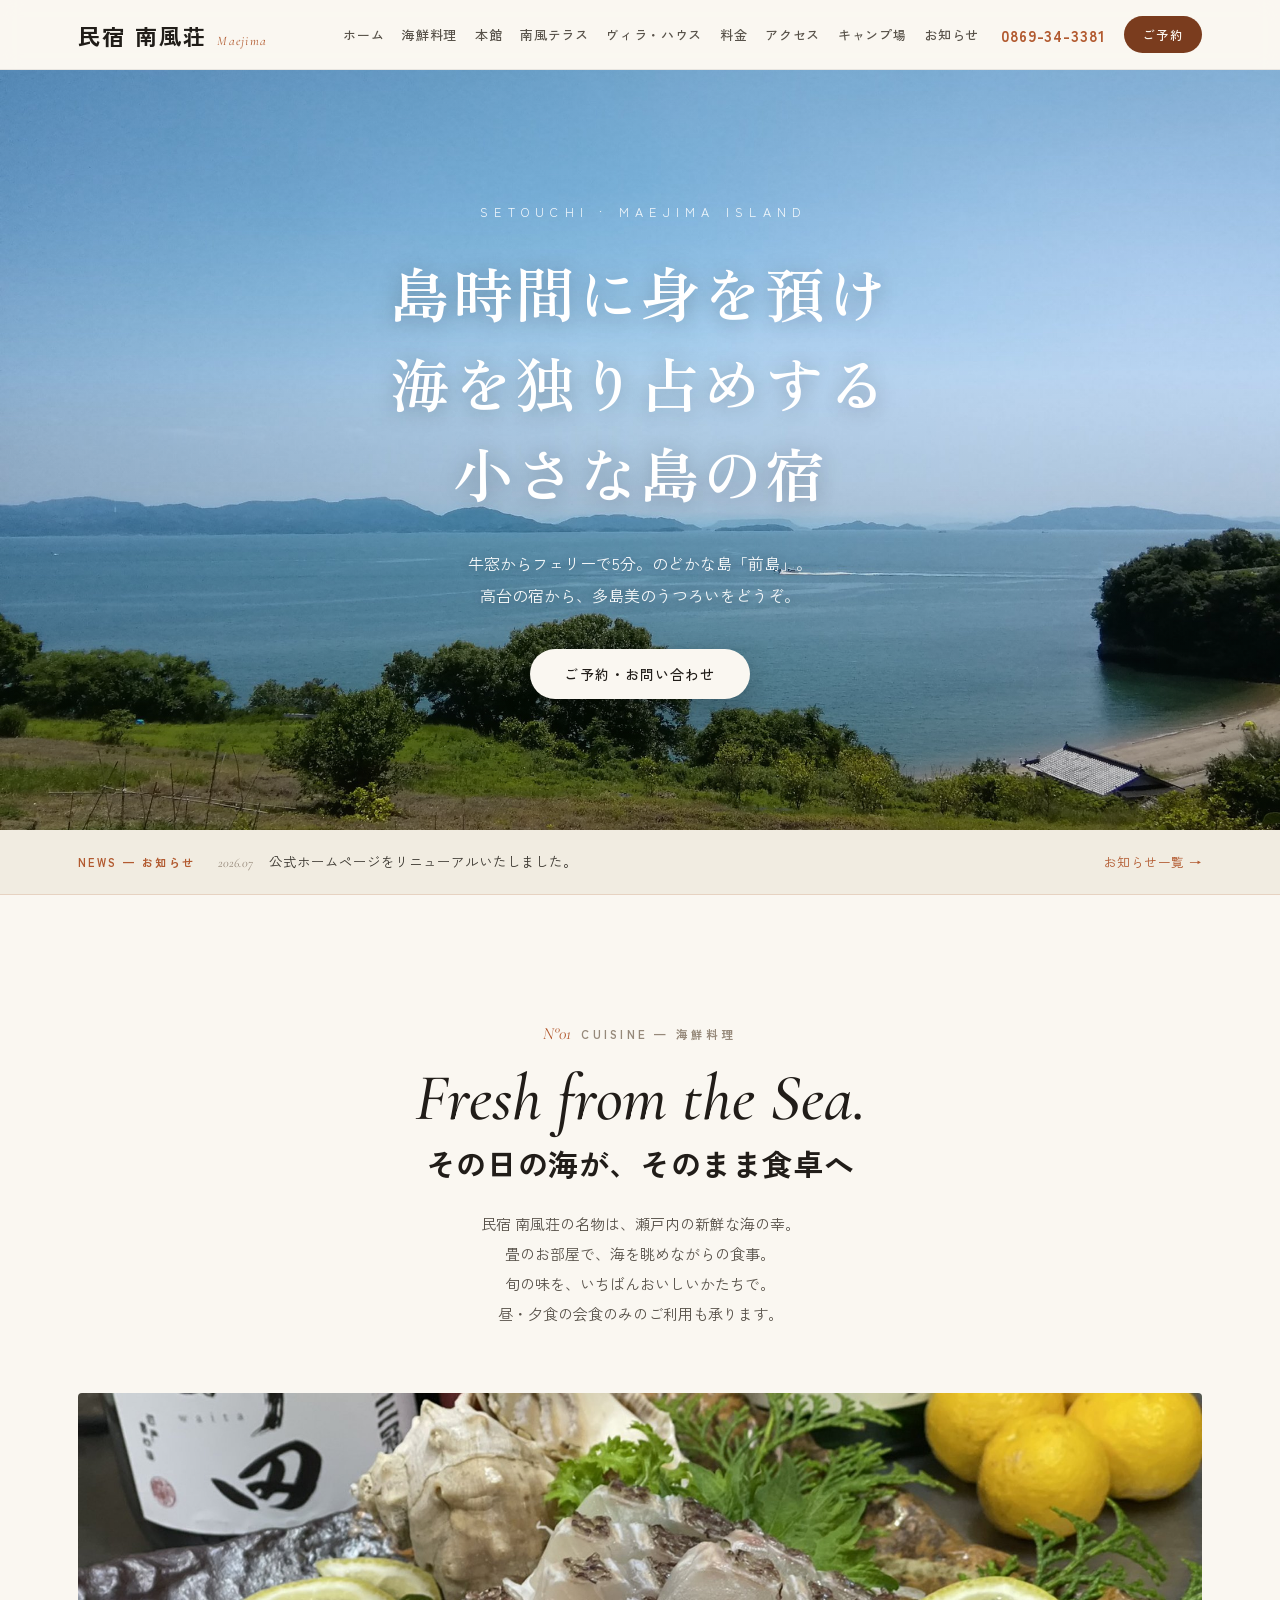
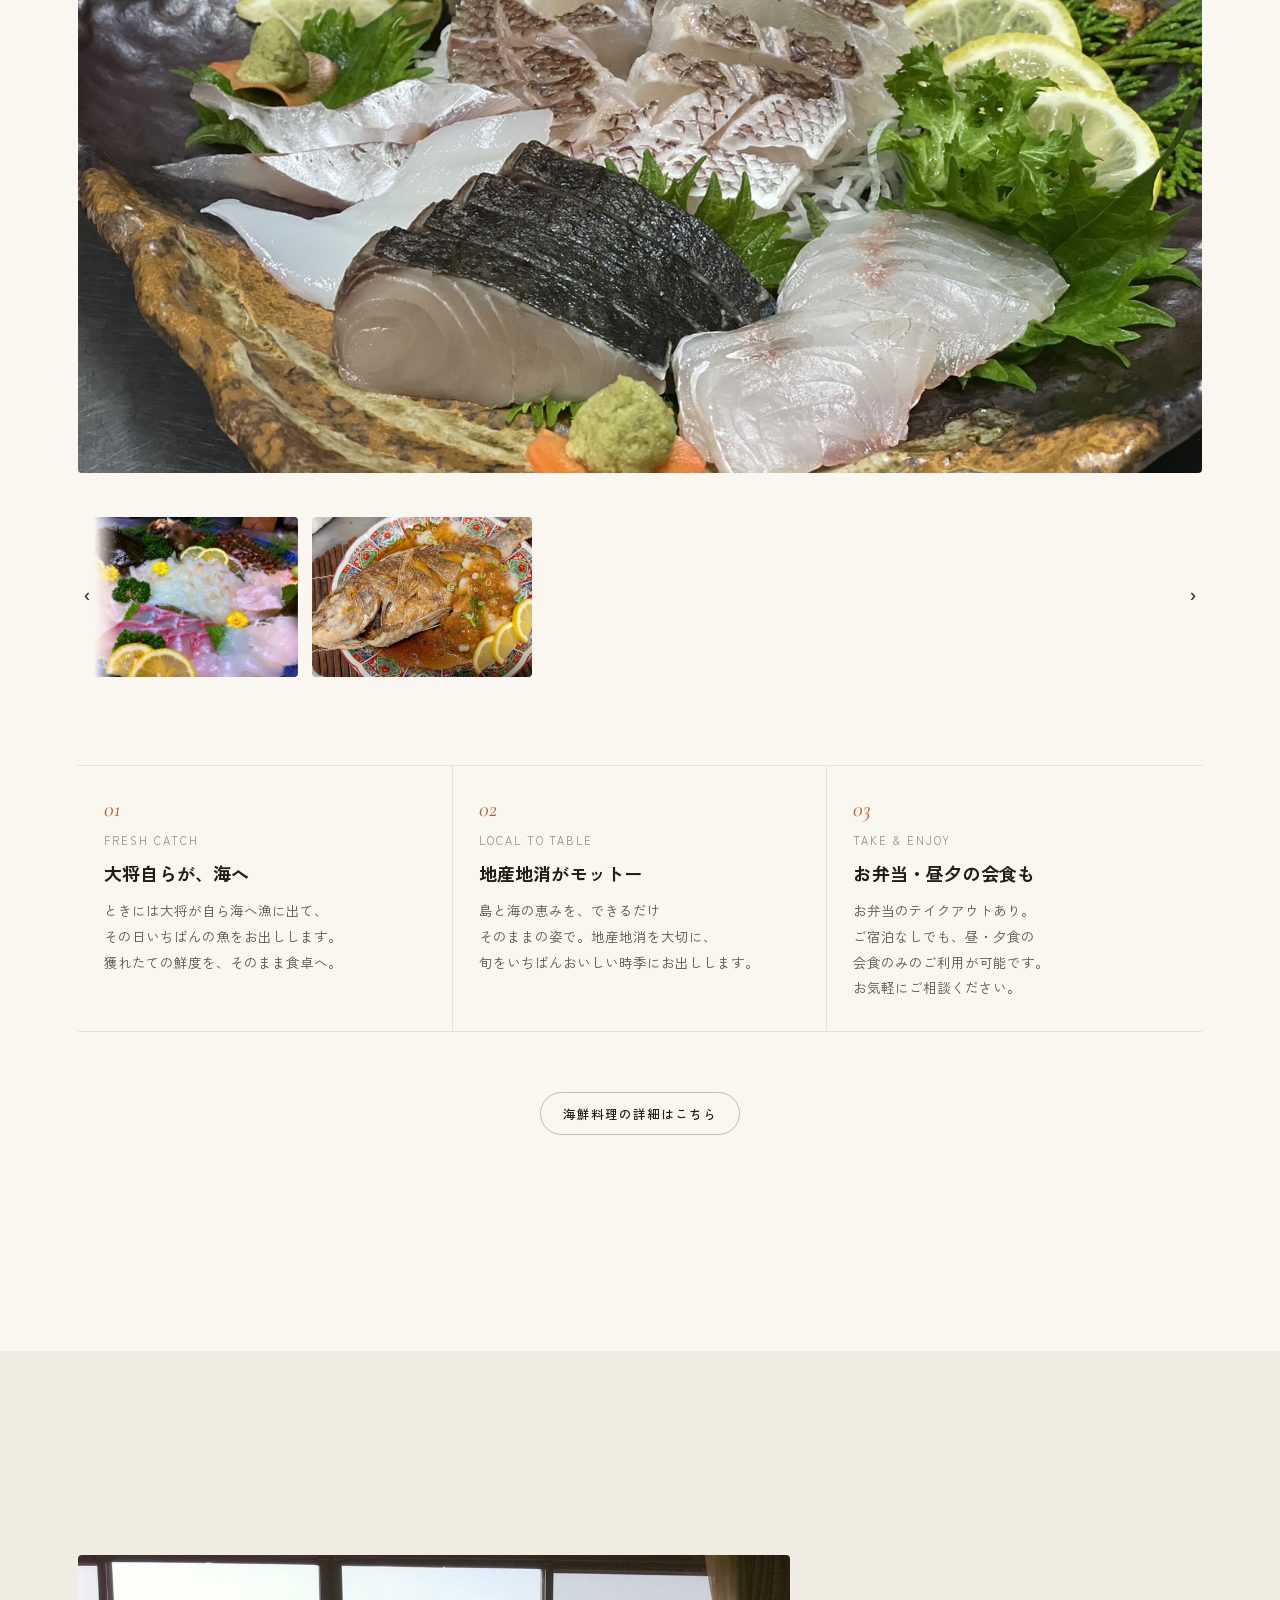
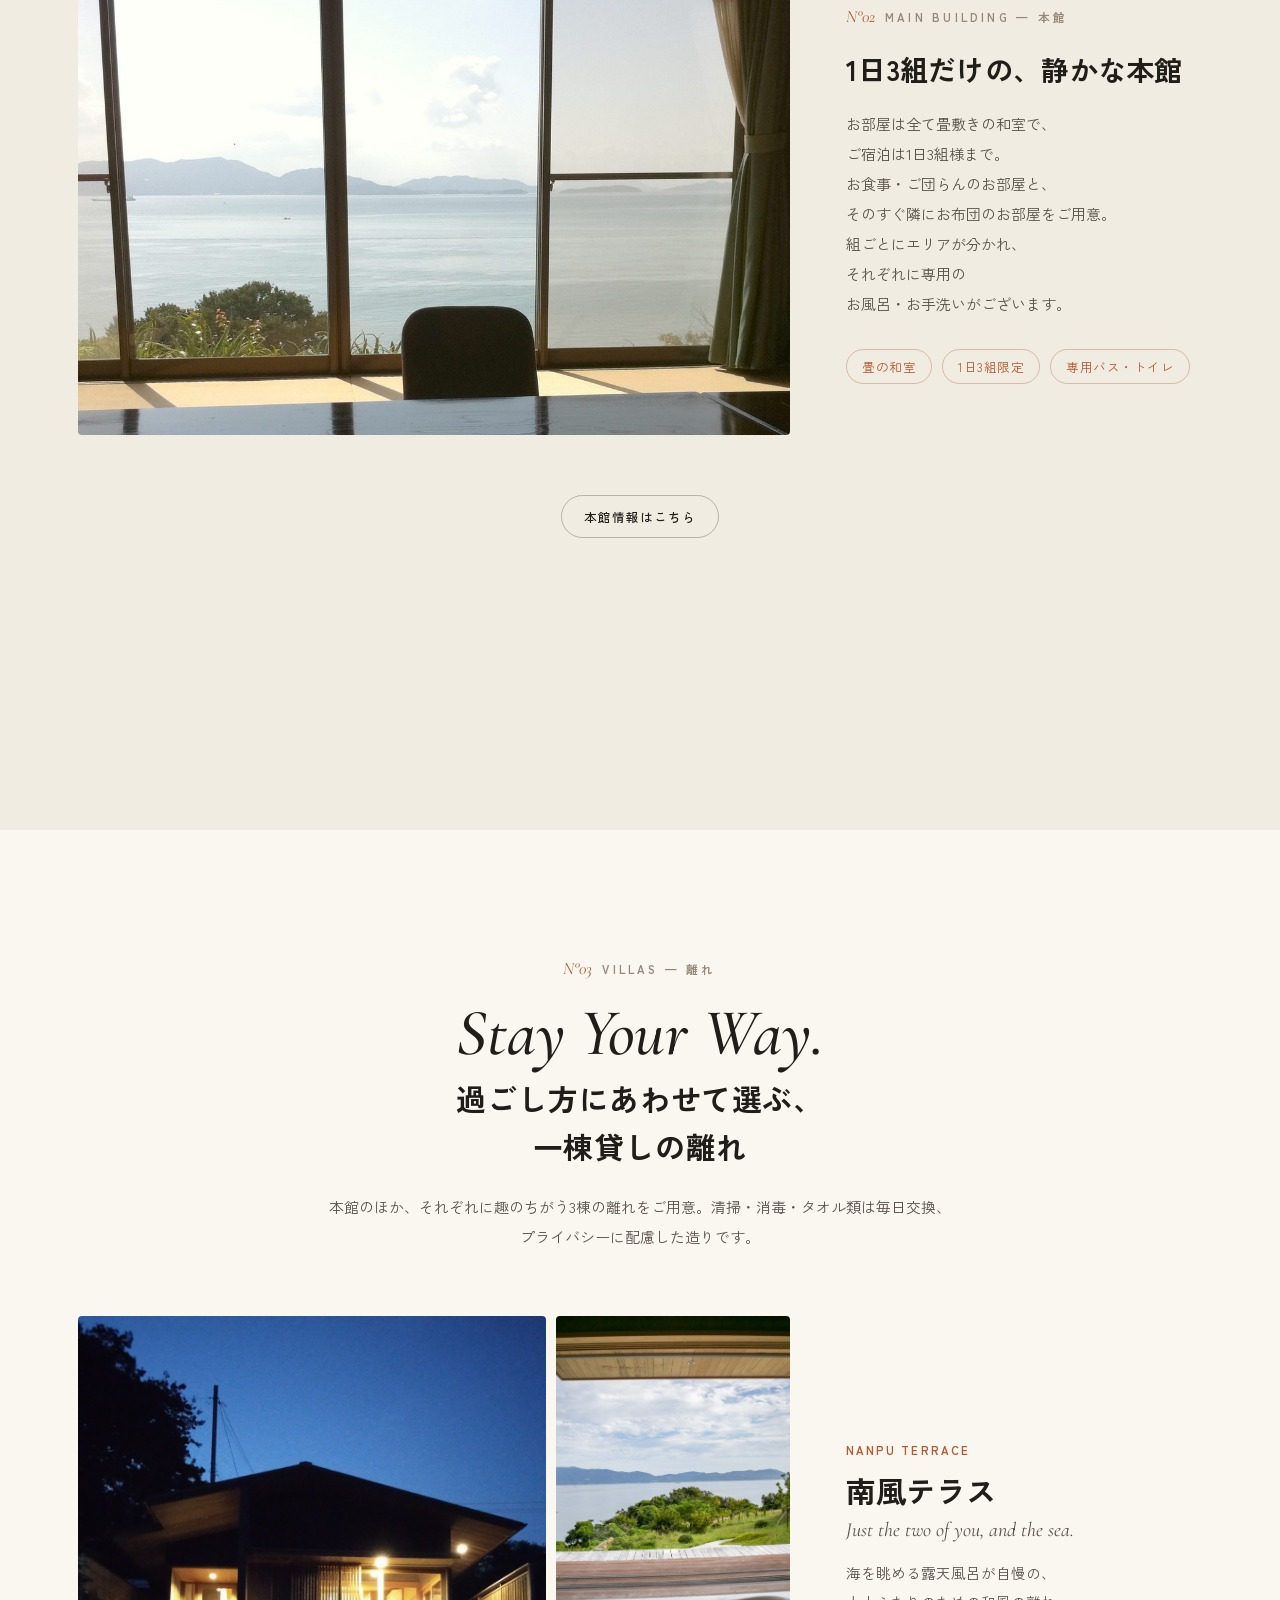
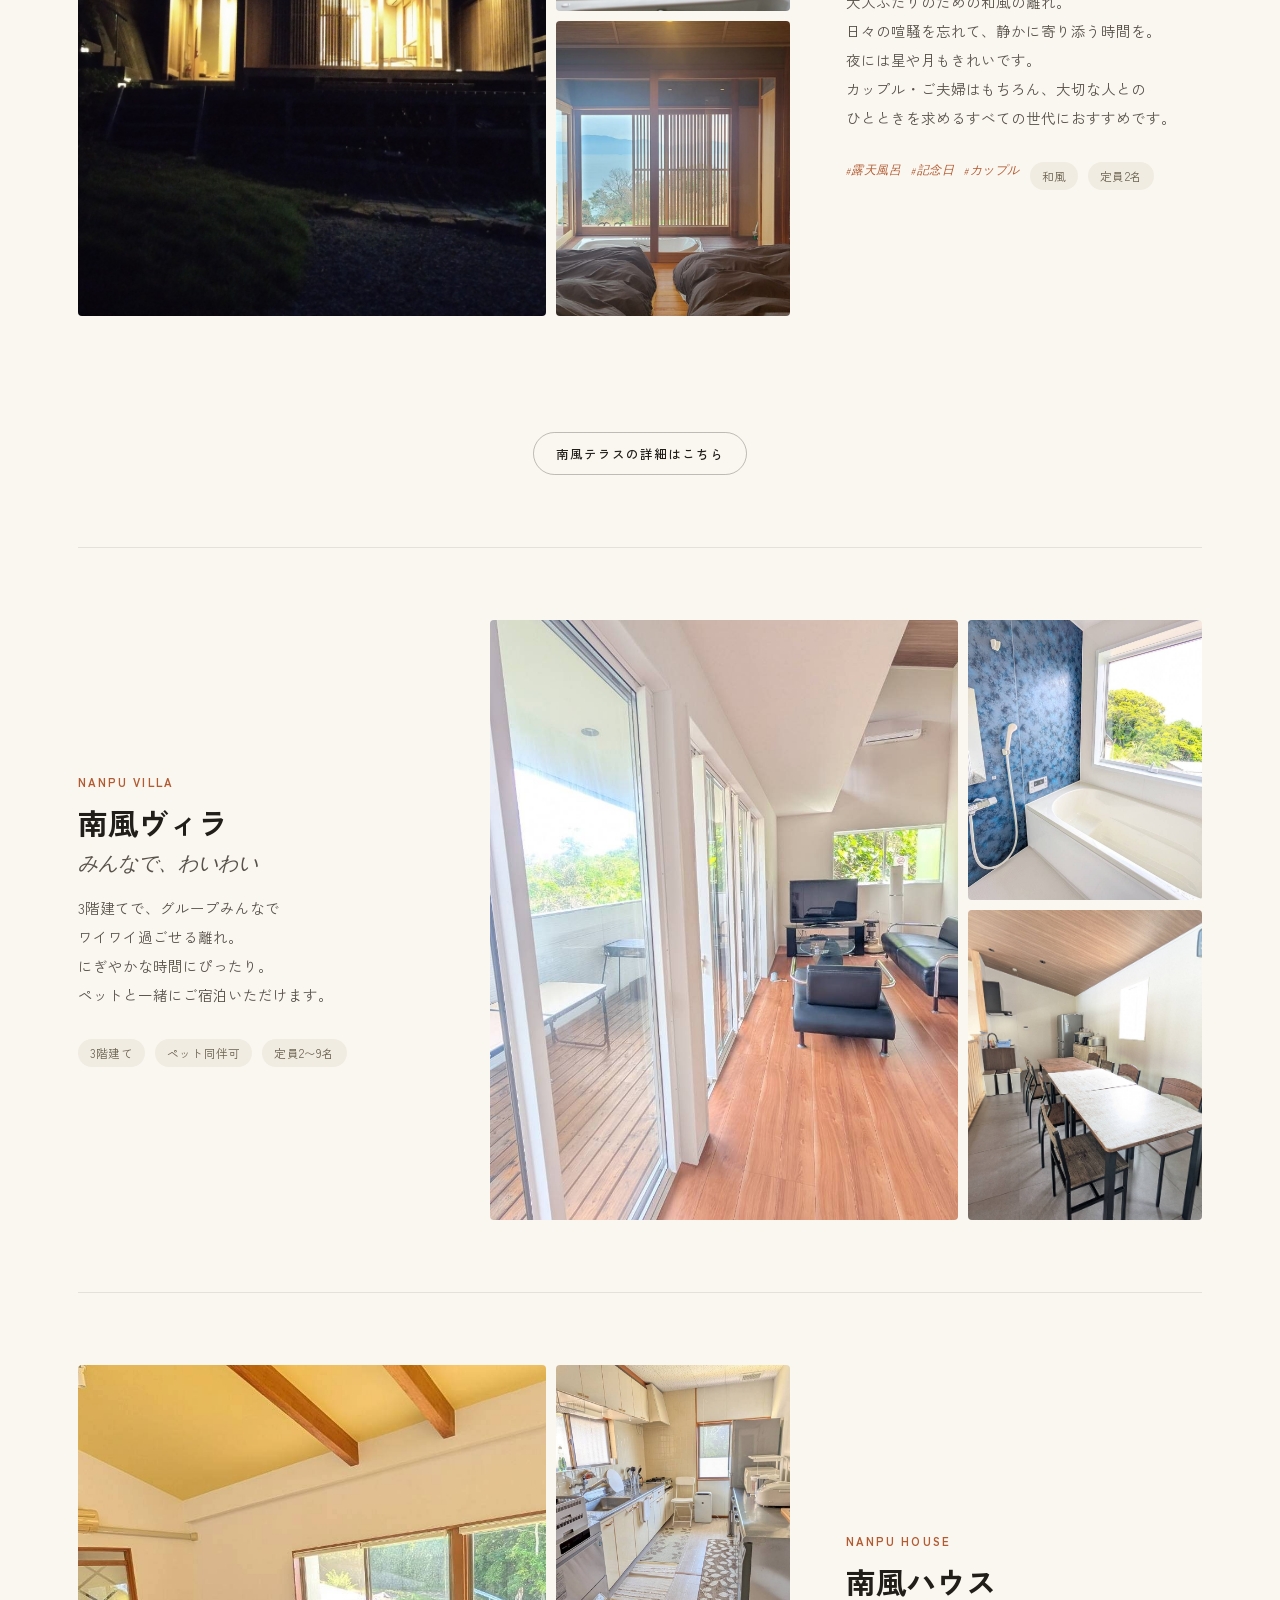
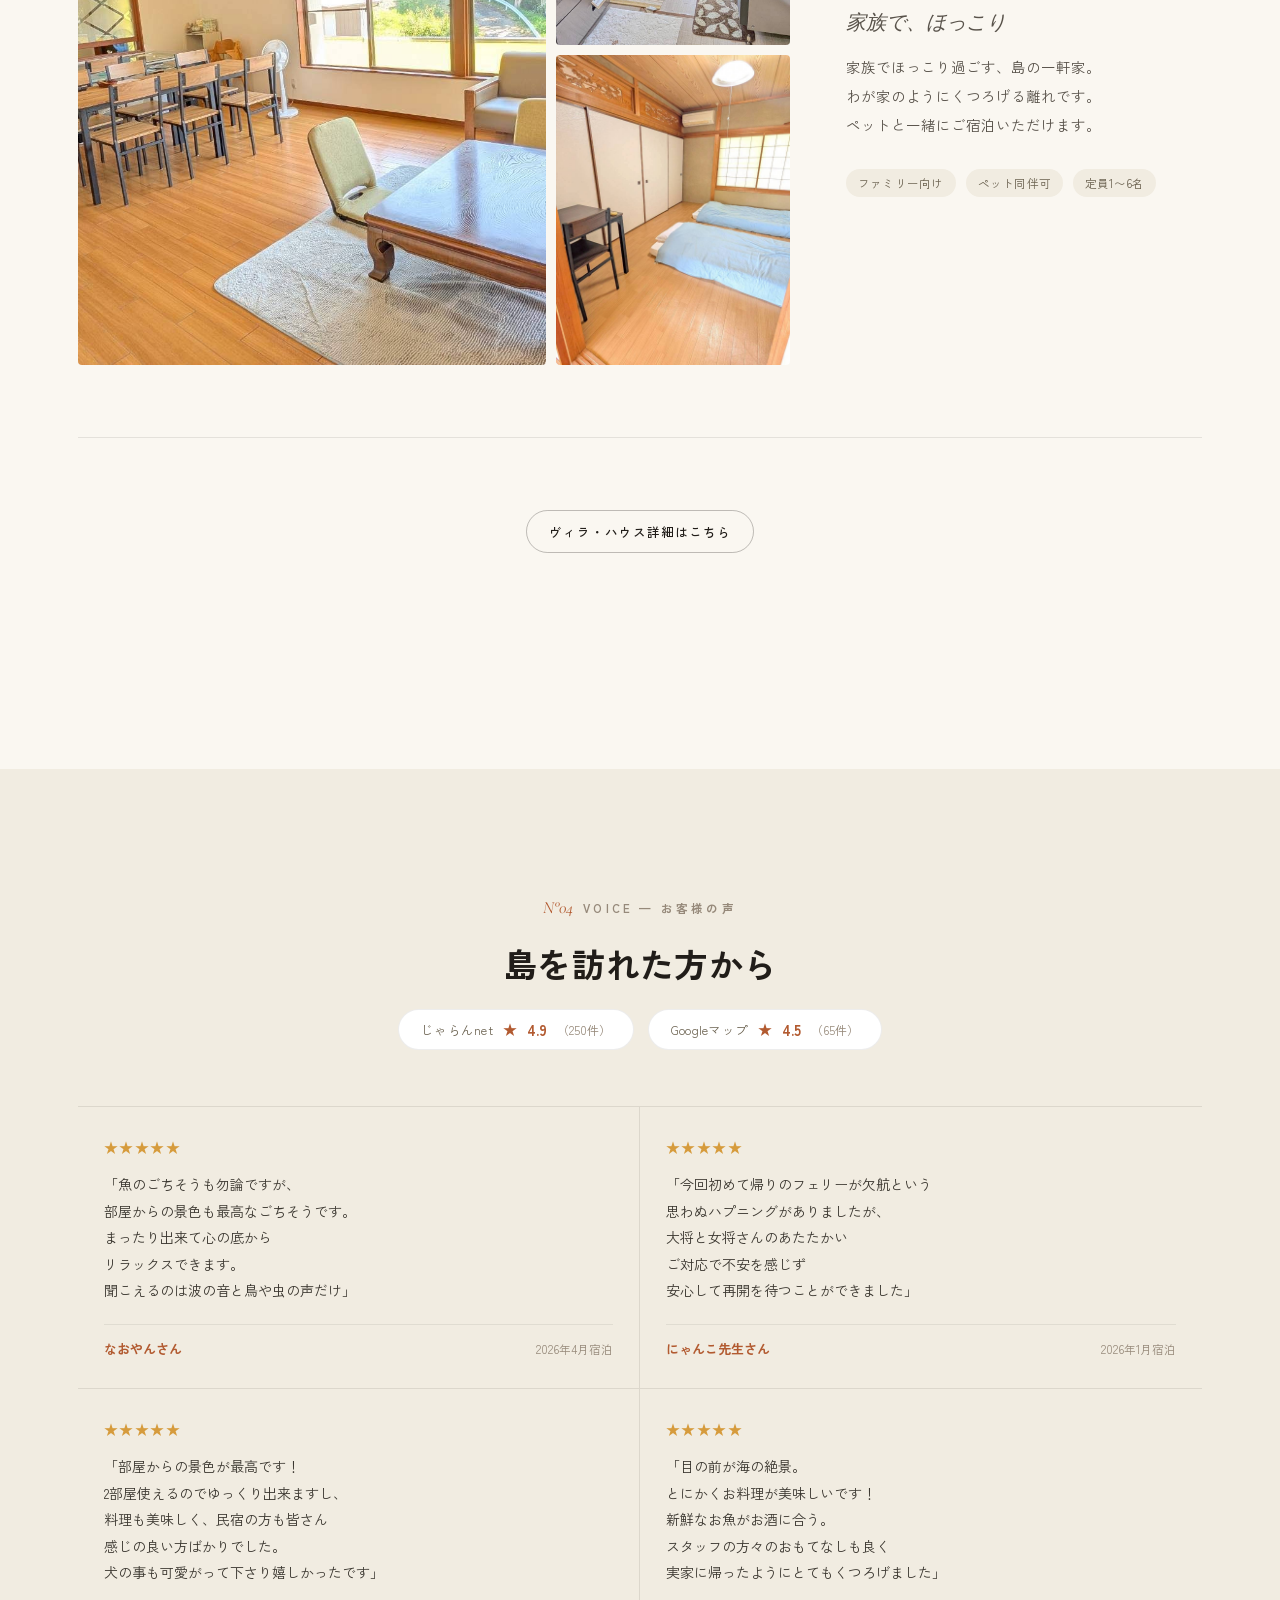
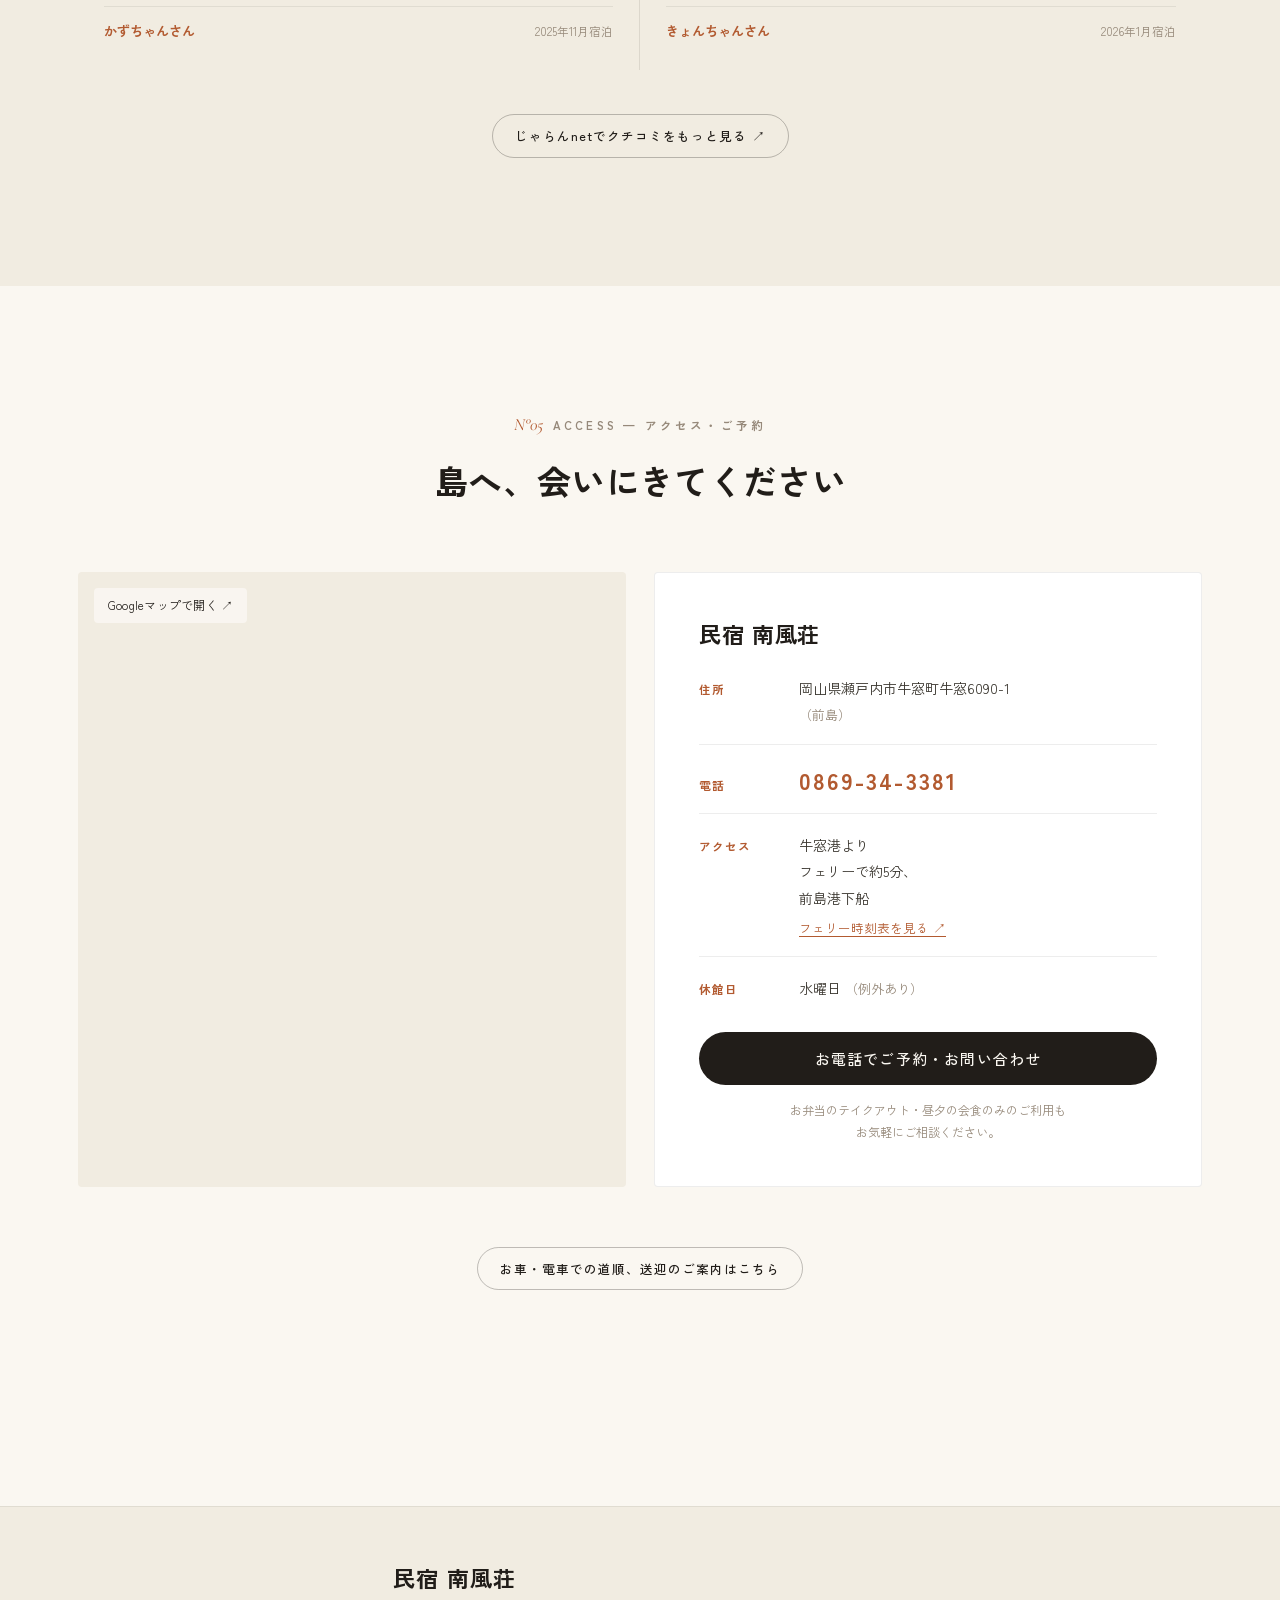
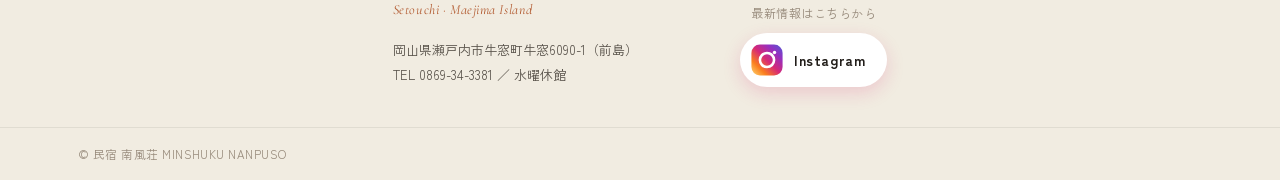
==== commit 091f1cd4: "料金改定（本館・会食・南風テラス）とタイトルへ【公式】追加 - 本館1泊2食：16,000/18,000/21,000/23,000円に改定 - 会食：5,000/6,000/8,000円に改定 - " ====
--- a/index.html
+++ b/index.html
@@ -4,11 +4,11 @@
 <meta charset="utf-8">
 <meta name="google-site-verification" content="PDUqw4XoGo0SHZKGaJdrt-YW-wRktxHCIBFldJ_xcdo" />
 <meta name="viewport" content="width=device-width, initial-scale=1">
-<title>民宿 南風荘｜岡山県瀬戸内市牛窓町・前島</title>
+<title>民宿 南風荘【公式】｜岡山県瀬戸内市牛窓町・前島</title>
 <link rel="canonical" href="https://nanpuusou.com/">
 <meta name="description" content="牛窓からフェリーで5分、前島の高台に建つ民宿「南風荘」。瀬戸内の新鮮な海鮮料理と、一棟貸しの離れ3棟。">
 <meta property="og:type" content="website">
-<meta property="og:title" content="民宿 南風荘｜岡山県瀬戸内市牛窓町・前島">
+<meta property="og:title" content="民宿 南風荘【公式】｜岡山県瀬戸内市牛窓町・前島">
 <meta property="og:description" content="牛窓からフェリーで5分、前島の高台に建つ民宿「南風荘」。瀬戸内の新鮮な海鮮料理と、一棟貸しの離れ3棟。">
 <meta property="og:url" content="https://nanpuusou.com/">
 <meta property="og:image" content="https://nanpuusou.com/images/hero.jpg">
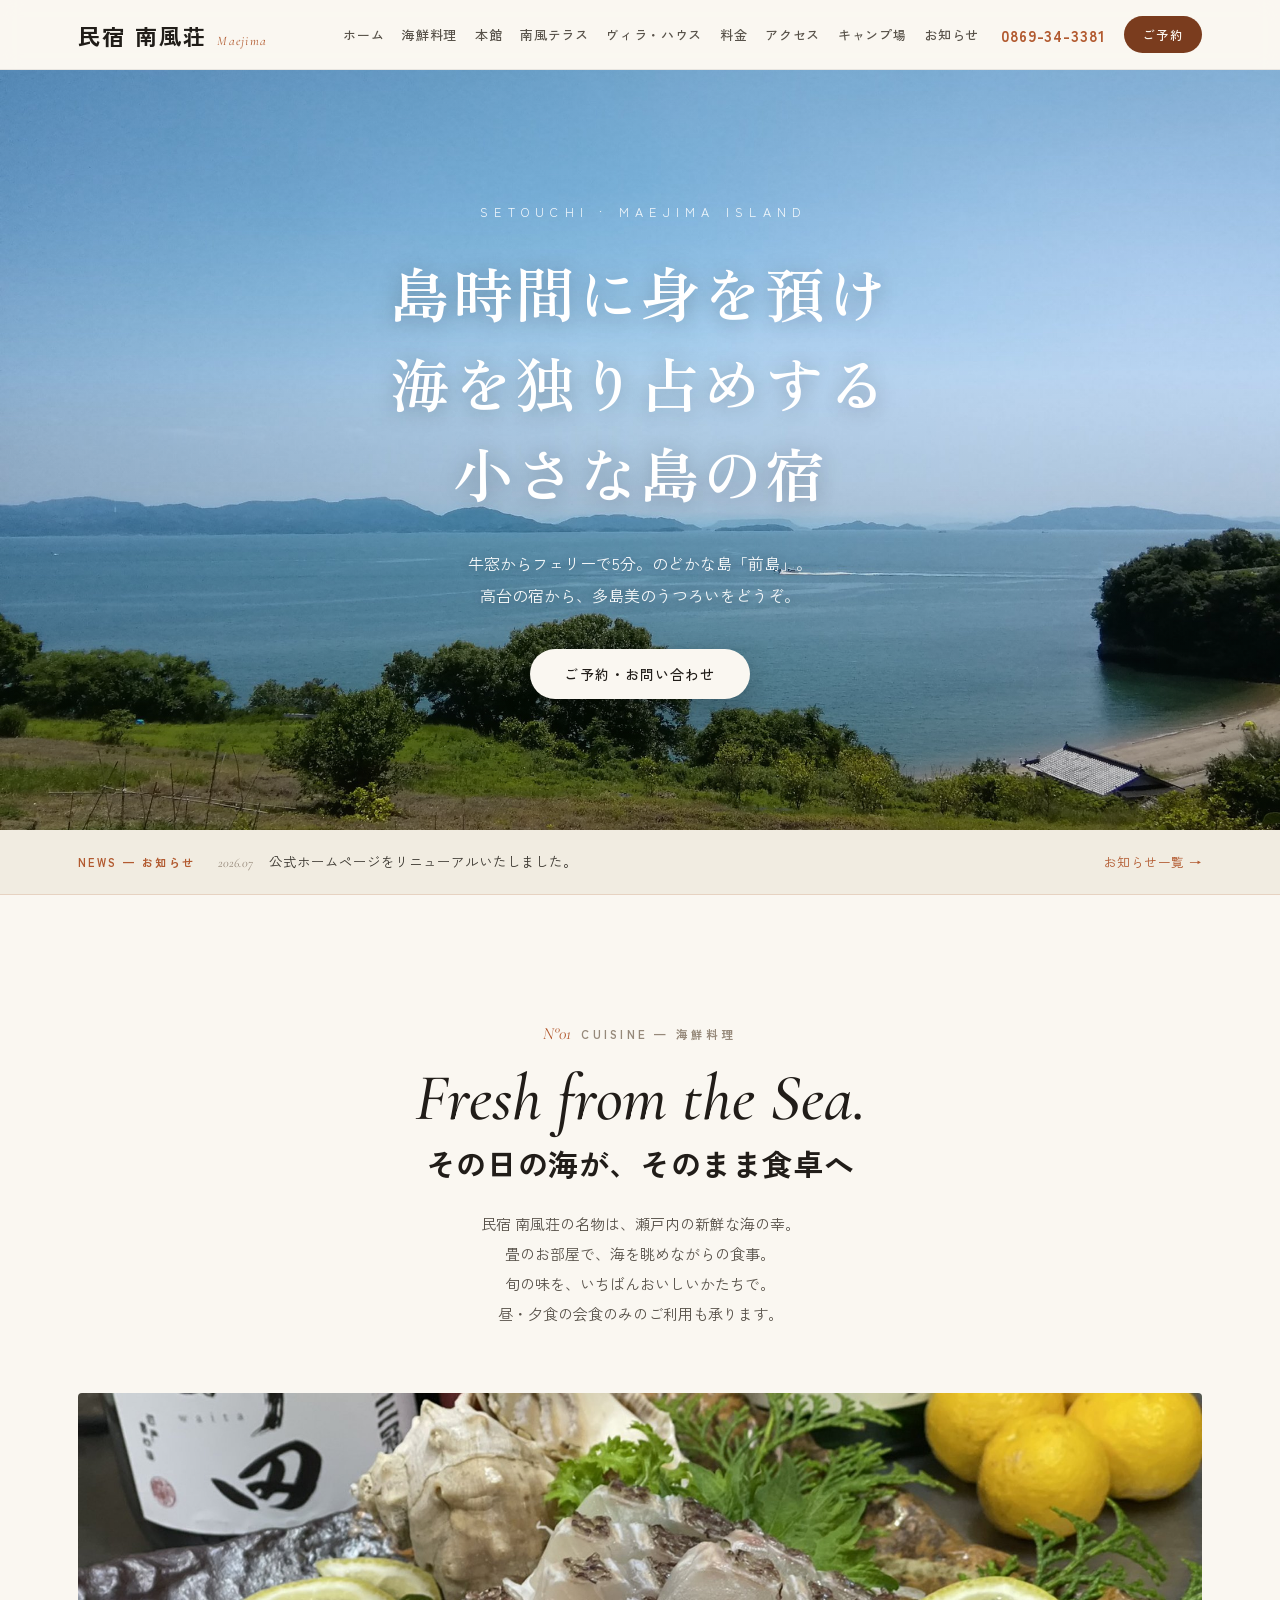
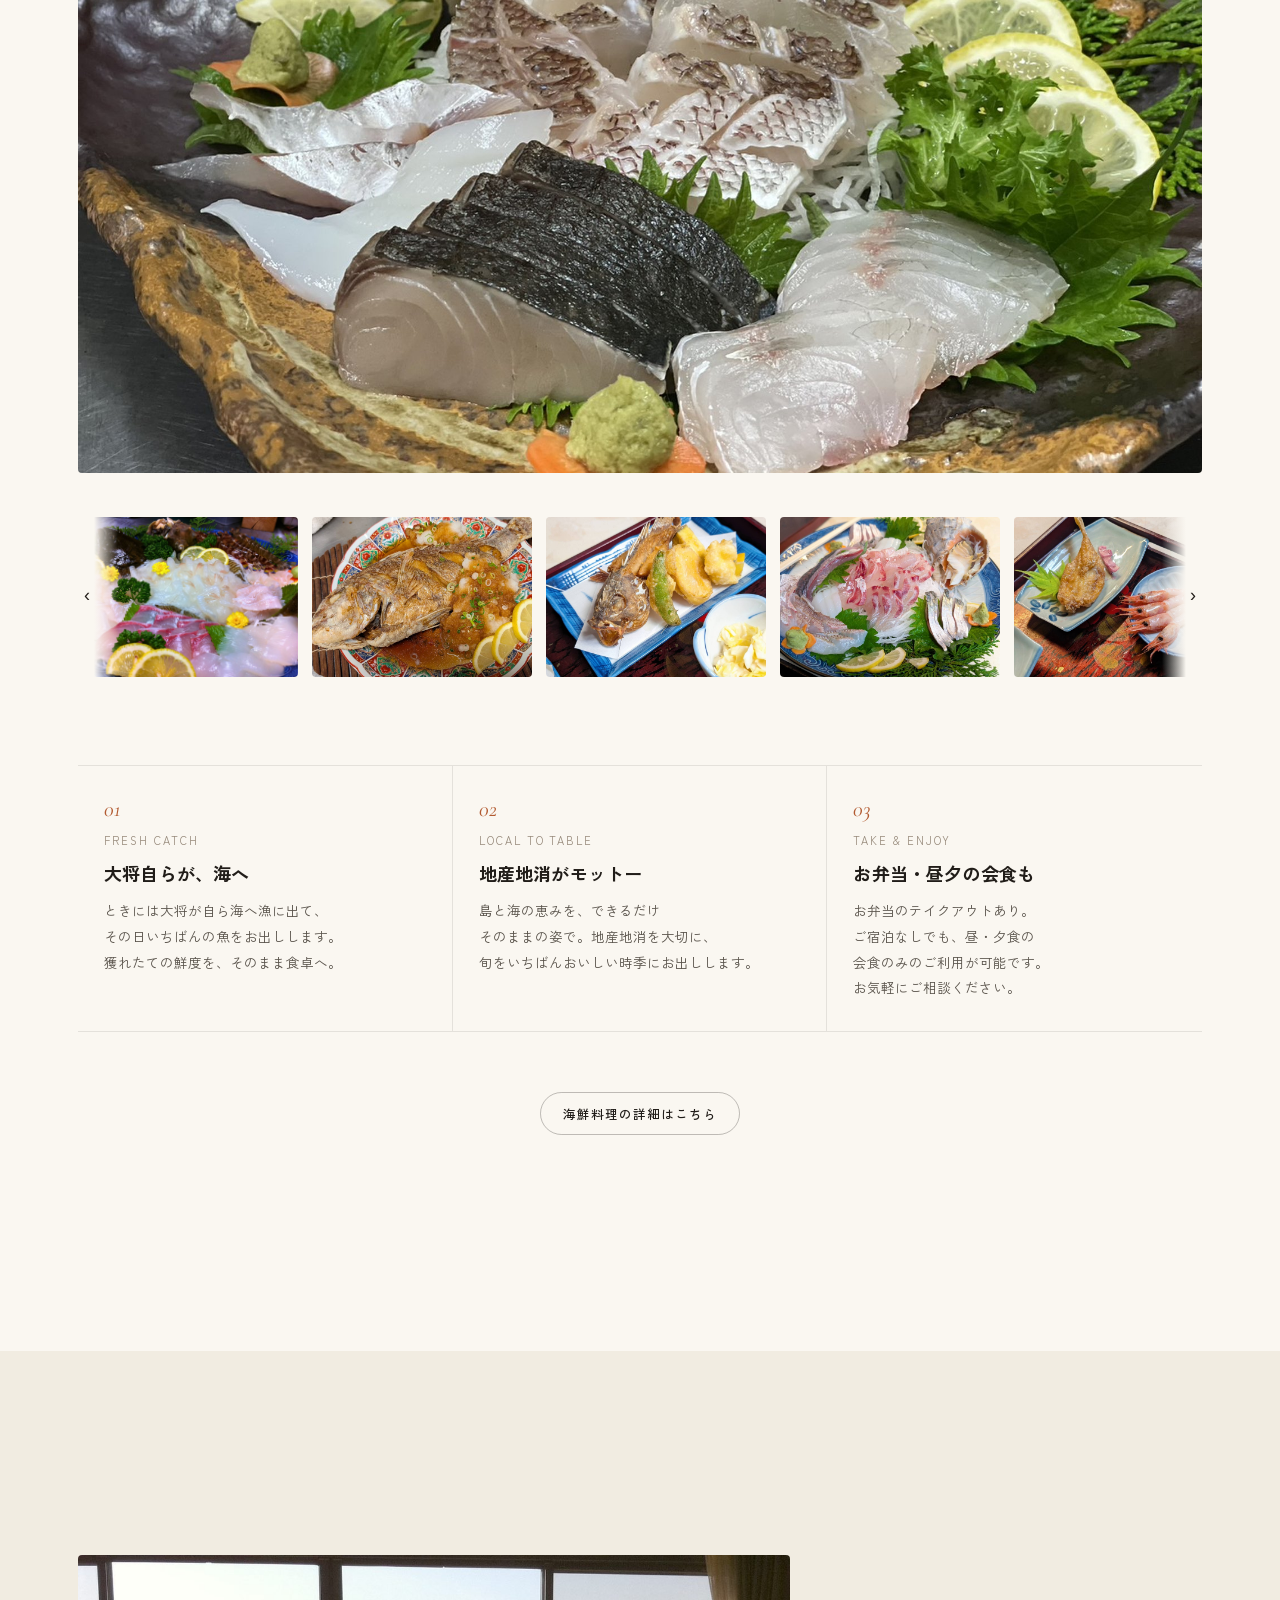
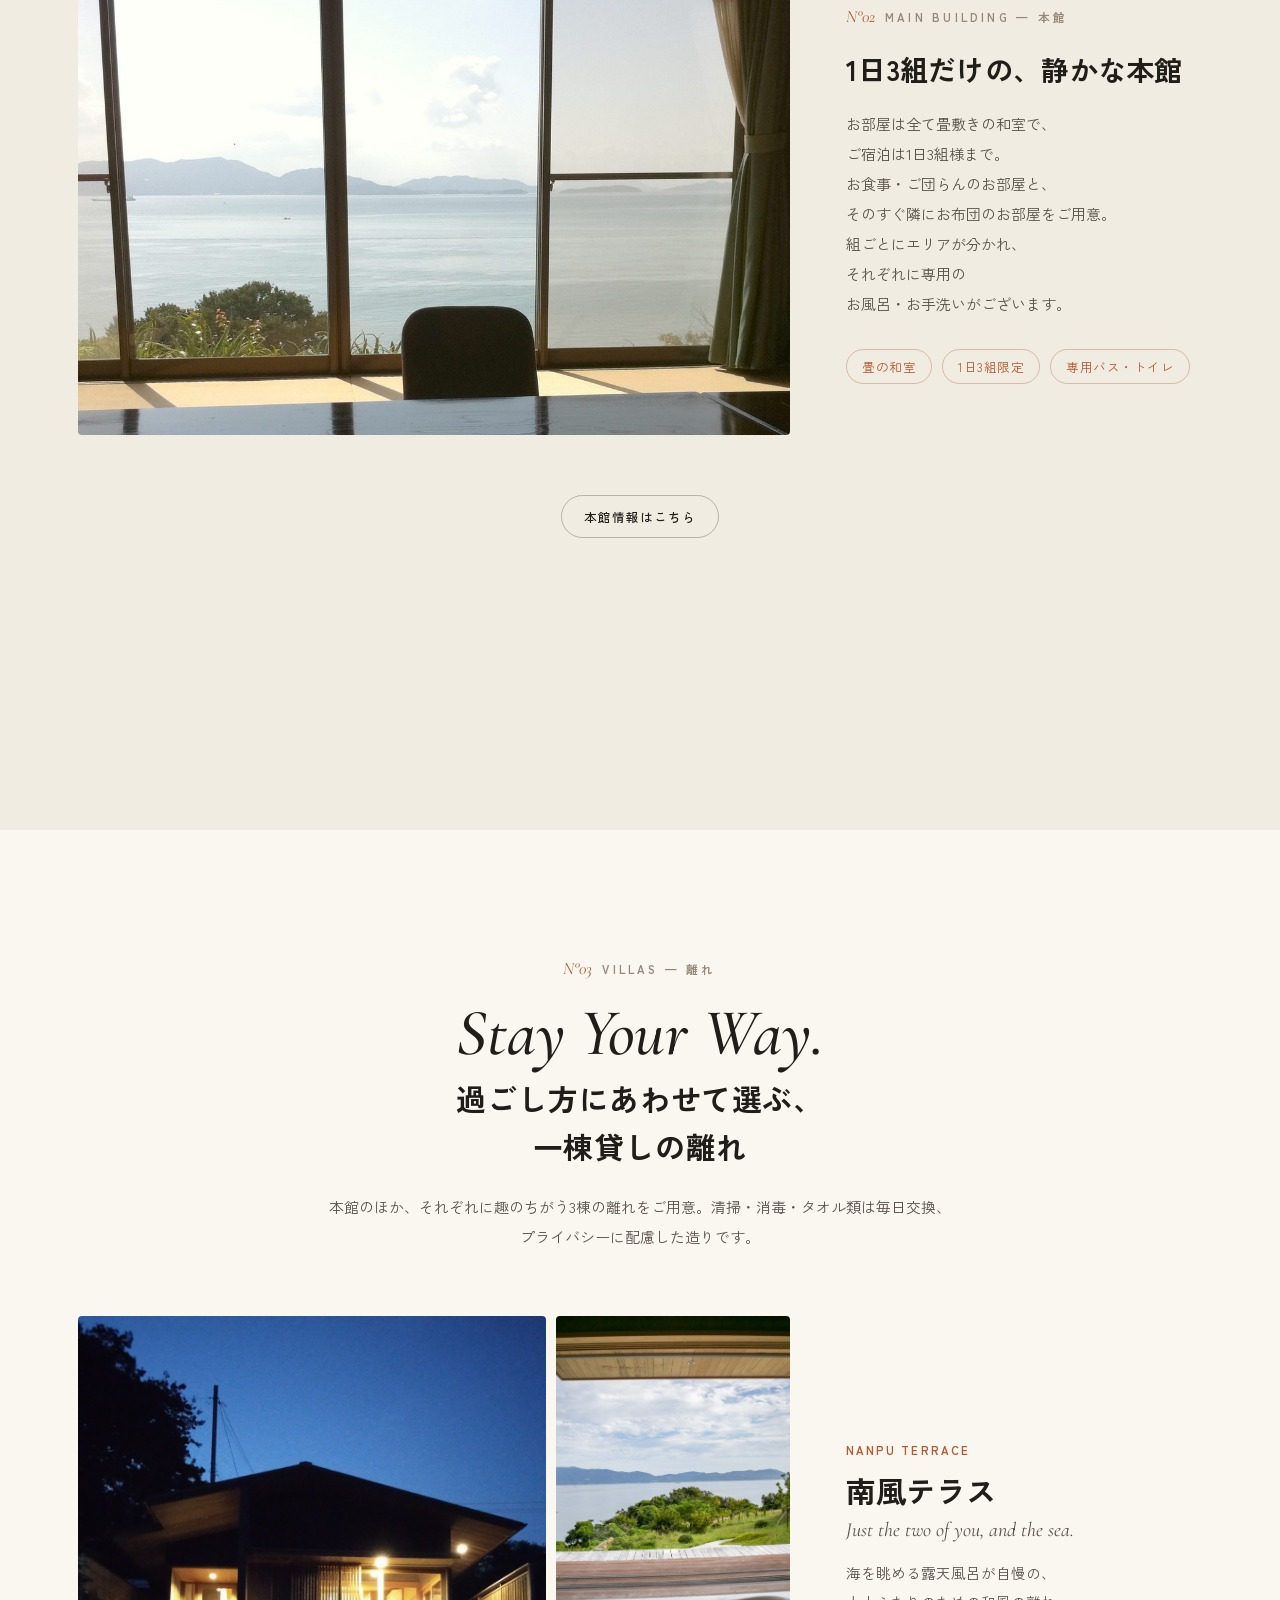
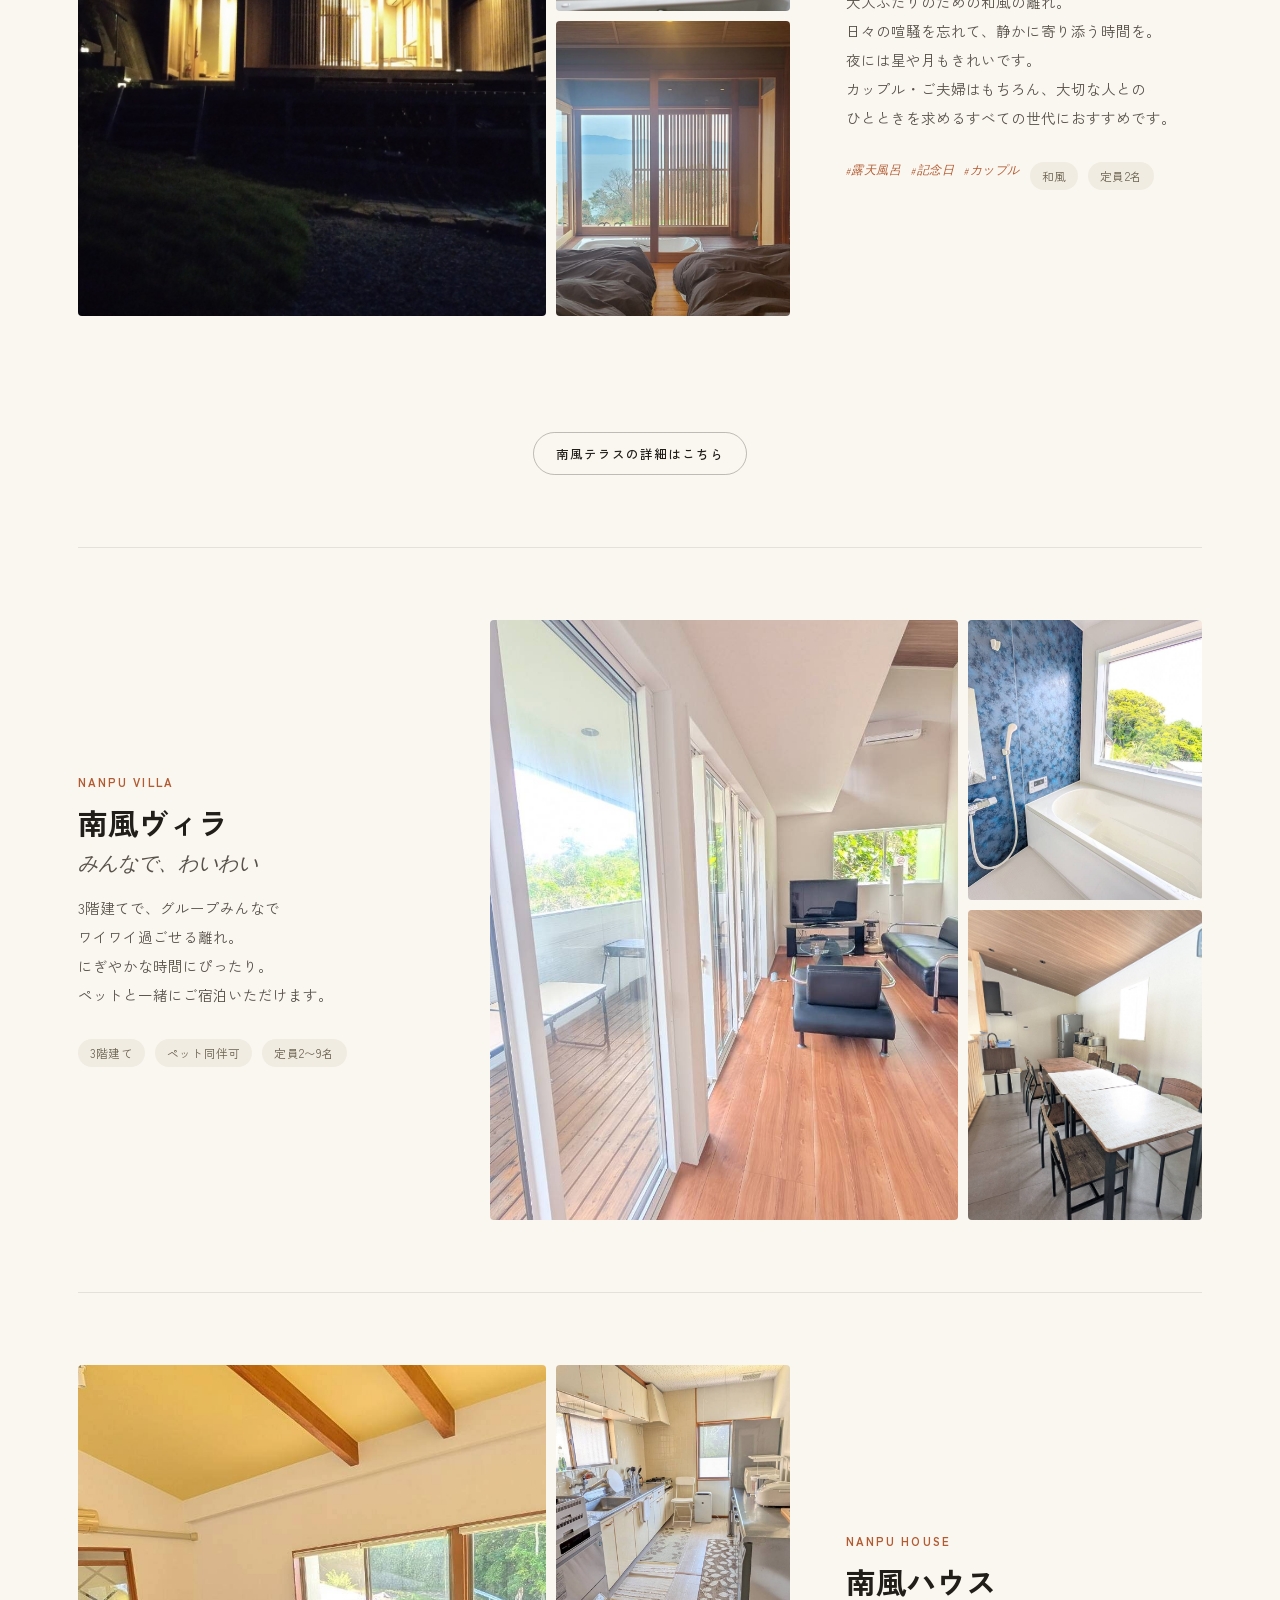
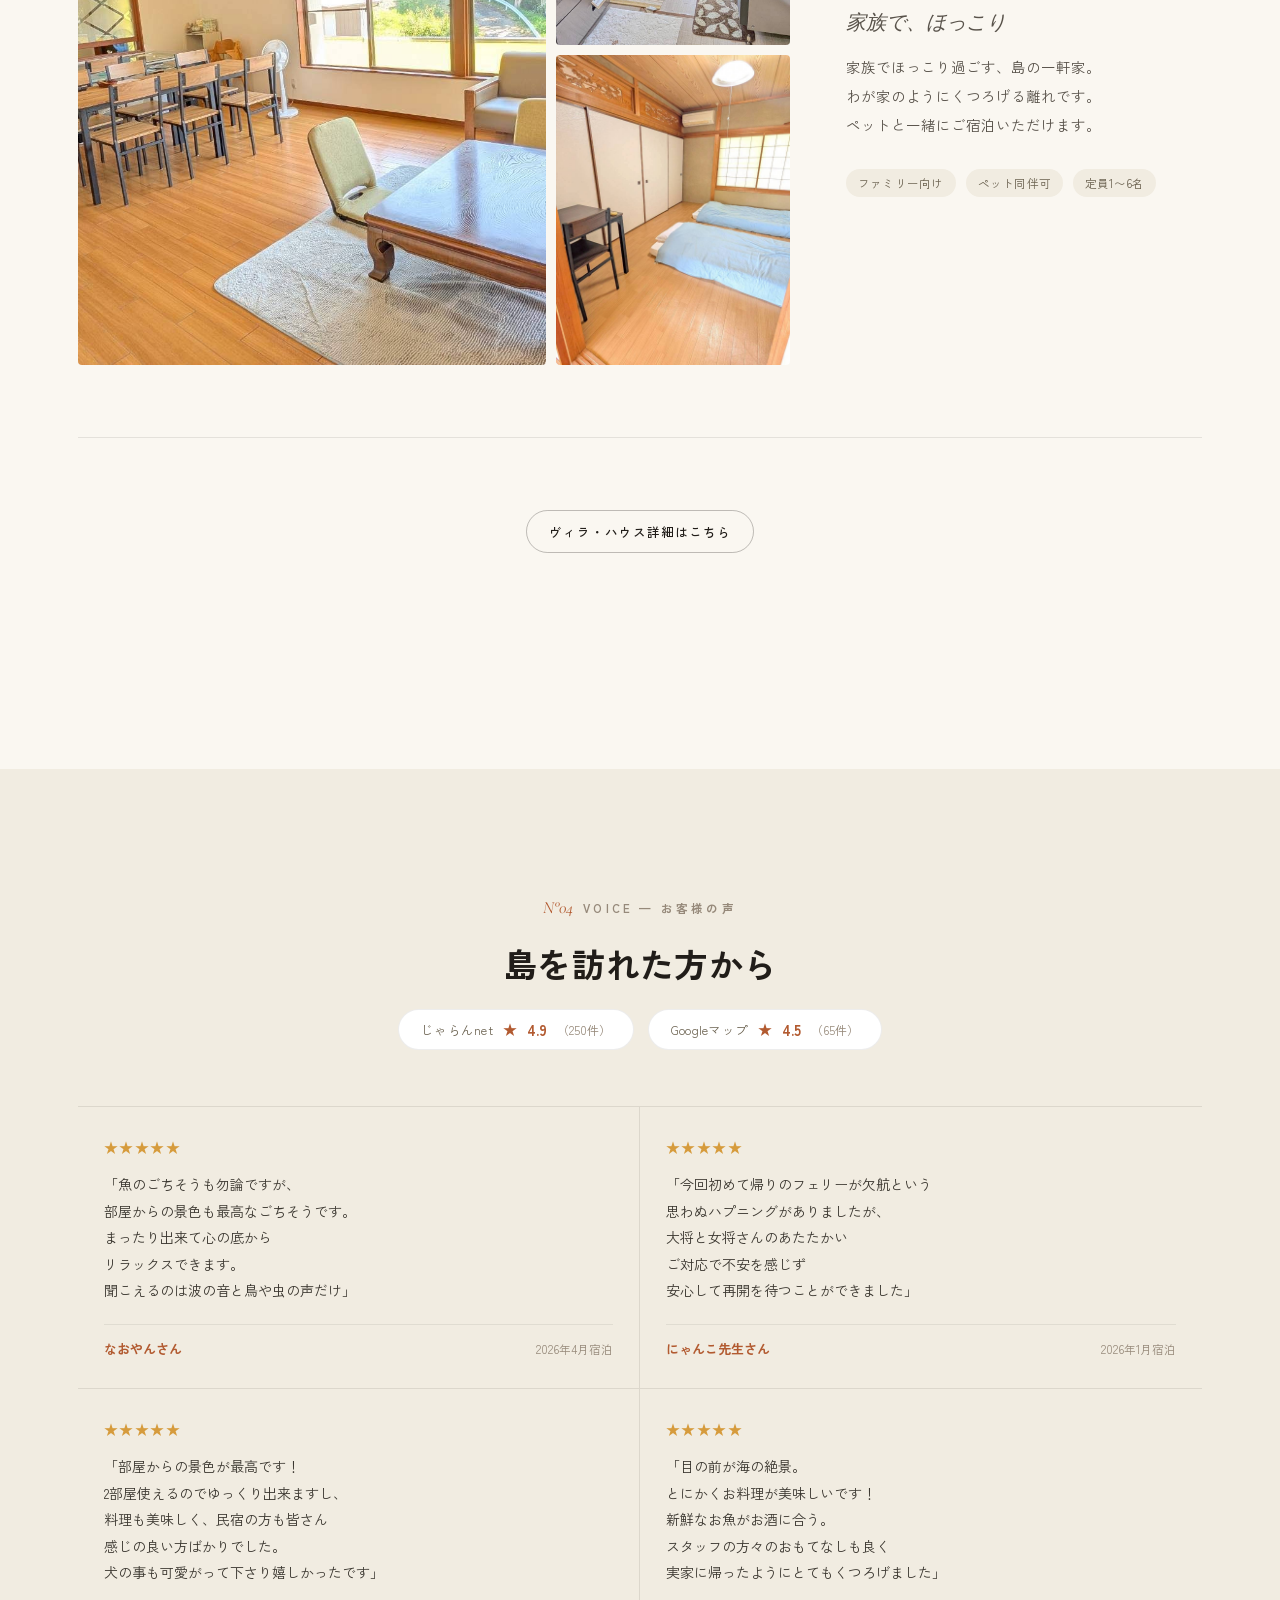
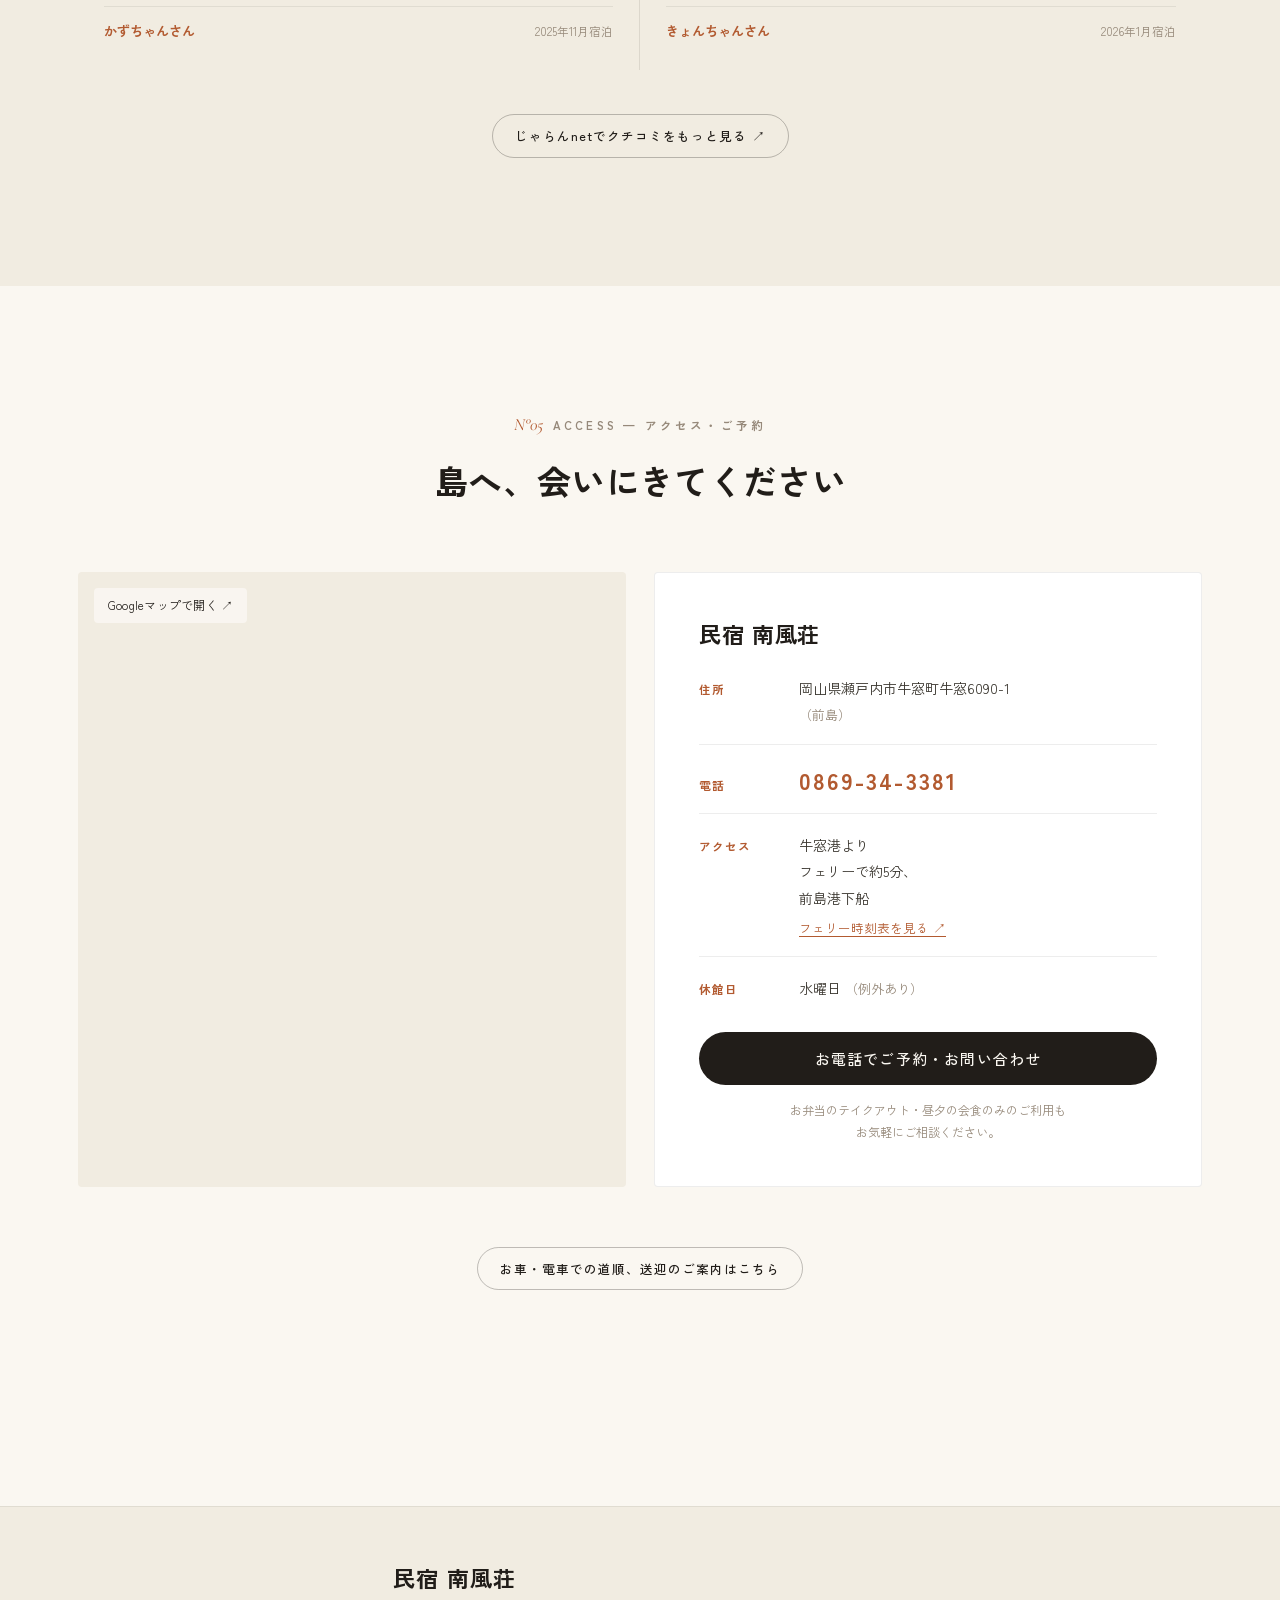
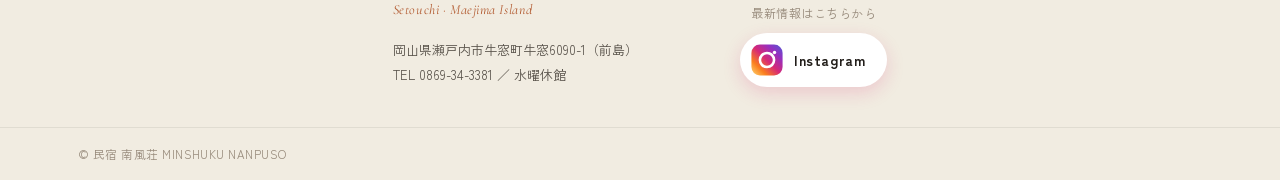
==== commit dd9aa37a: "タイトルの【公式】を【公式HP】に変更（寺田様のご要望に沿った表記）" ====
--- a/index.html
+++ b/index.html
@@ -4,11 +4,11 @@
 <meta charset="utf-8">
 <meta name="google-site-verification" content="PDUqw4XoGo0SHZKGaJdrt-YW-wRktxHCIBFldJ_xcdo" />
 <meta name="viewport" content="width=device-width, initial-scale=1">
-<title>民宿 南風荘【公式】｜岡山県瀬戸内市牛窓町・前島</title>
+<title>民宿 南風荘【公式HP】｜岡山県瀬戸内市牛窓町・前島</title>
 <link rel="canonical" href="https://nanpuusou.com/">
 <meta name="description" content="牛窓からフェリーで5分、前島の高台に建つ民宿「南風荘」。瀬戸内の新鮮な海鮮料理と、一棟貸しの離れ3棟。">
 <meta property="og:type" content="website">
-<meta property="og:title" content="民宿 南風荘【公式】｜岡山県瀬戸内市牛窓町・前島">
+<meta property="og:title" content="民宿 南風荘【公式HP】｜岡山県瀬戸内市牛窓町・前島">
 <meta property="og:description" content="牛窓からフェリーで5分、前島の高台に建つ民宿「南風荘」。瀬戸内の新鮮な海鮮料理と、一棟貸しの離れ3棟。">
 <meta property="og:url" content="https://nanpuusou.com/">
 <meta property="og:image" content="https://nanpuusou.com/images/hero.jpg">
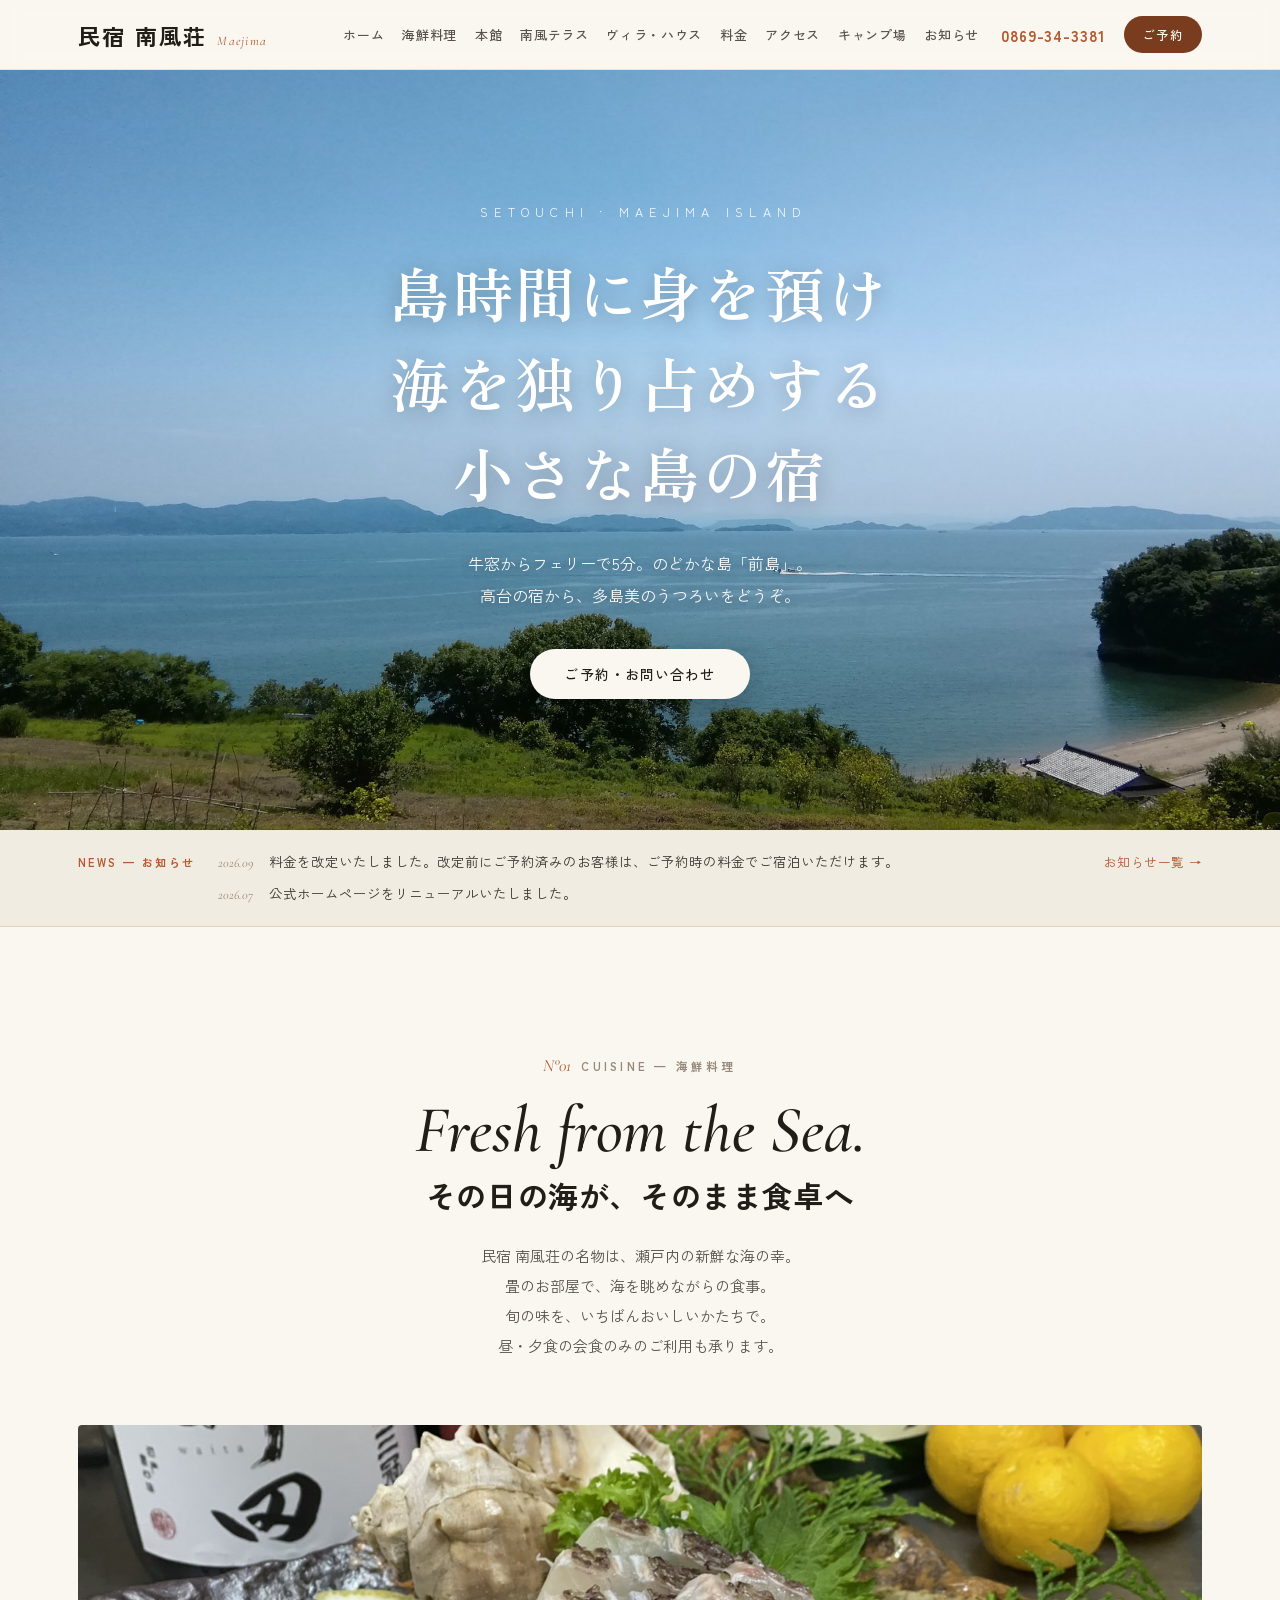
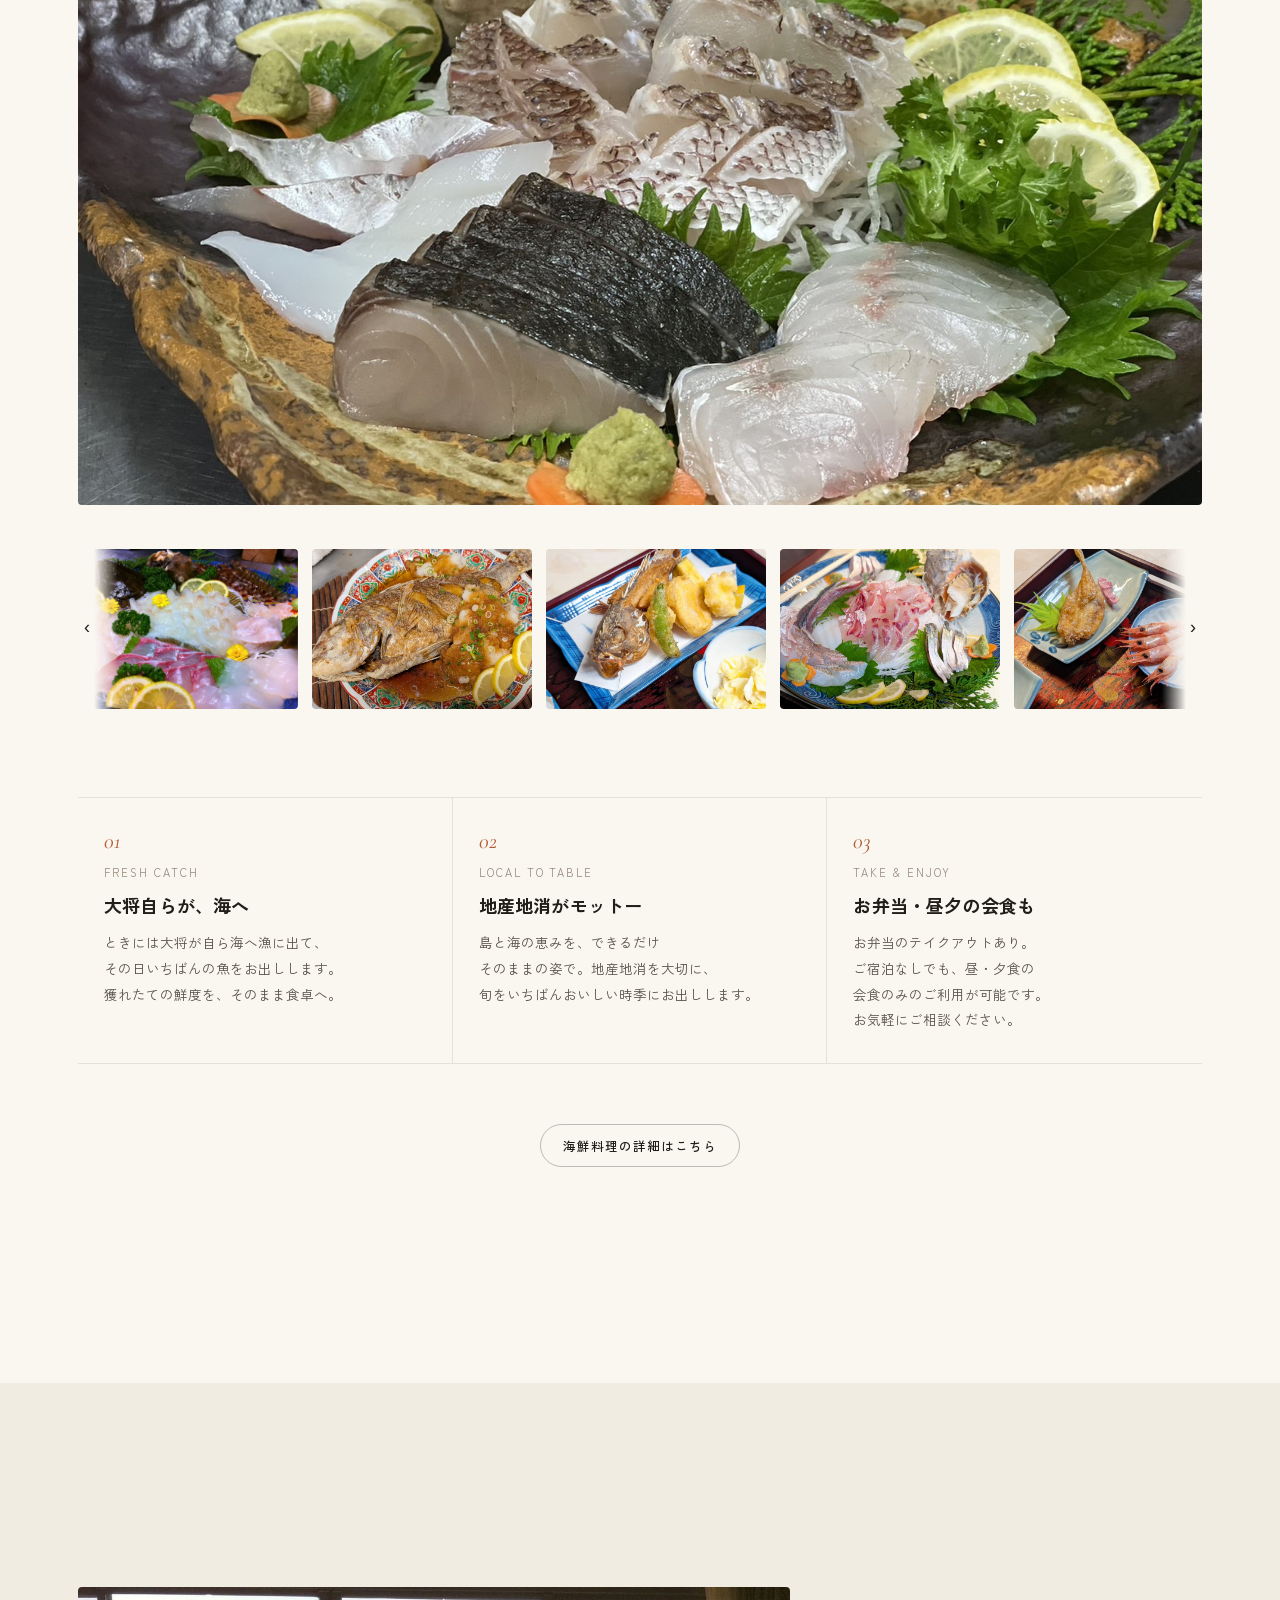
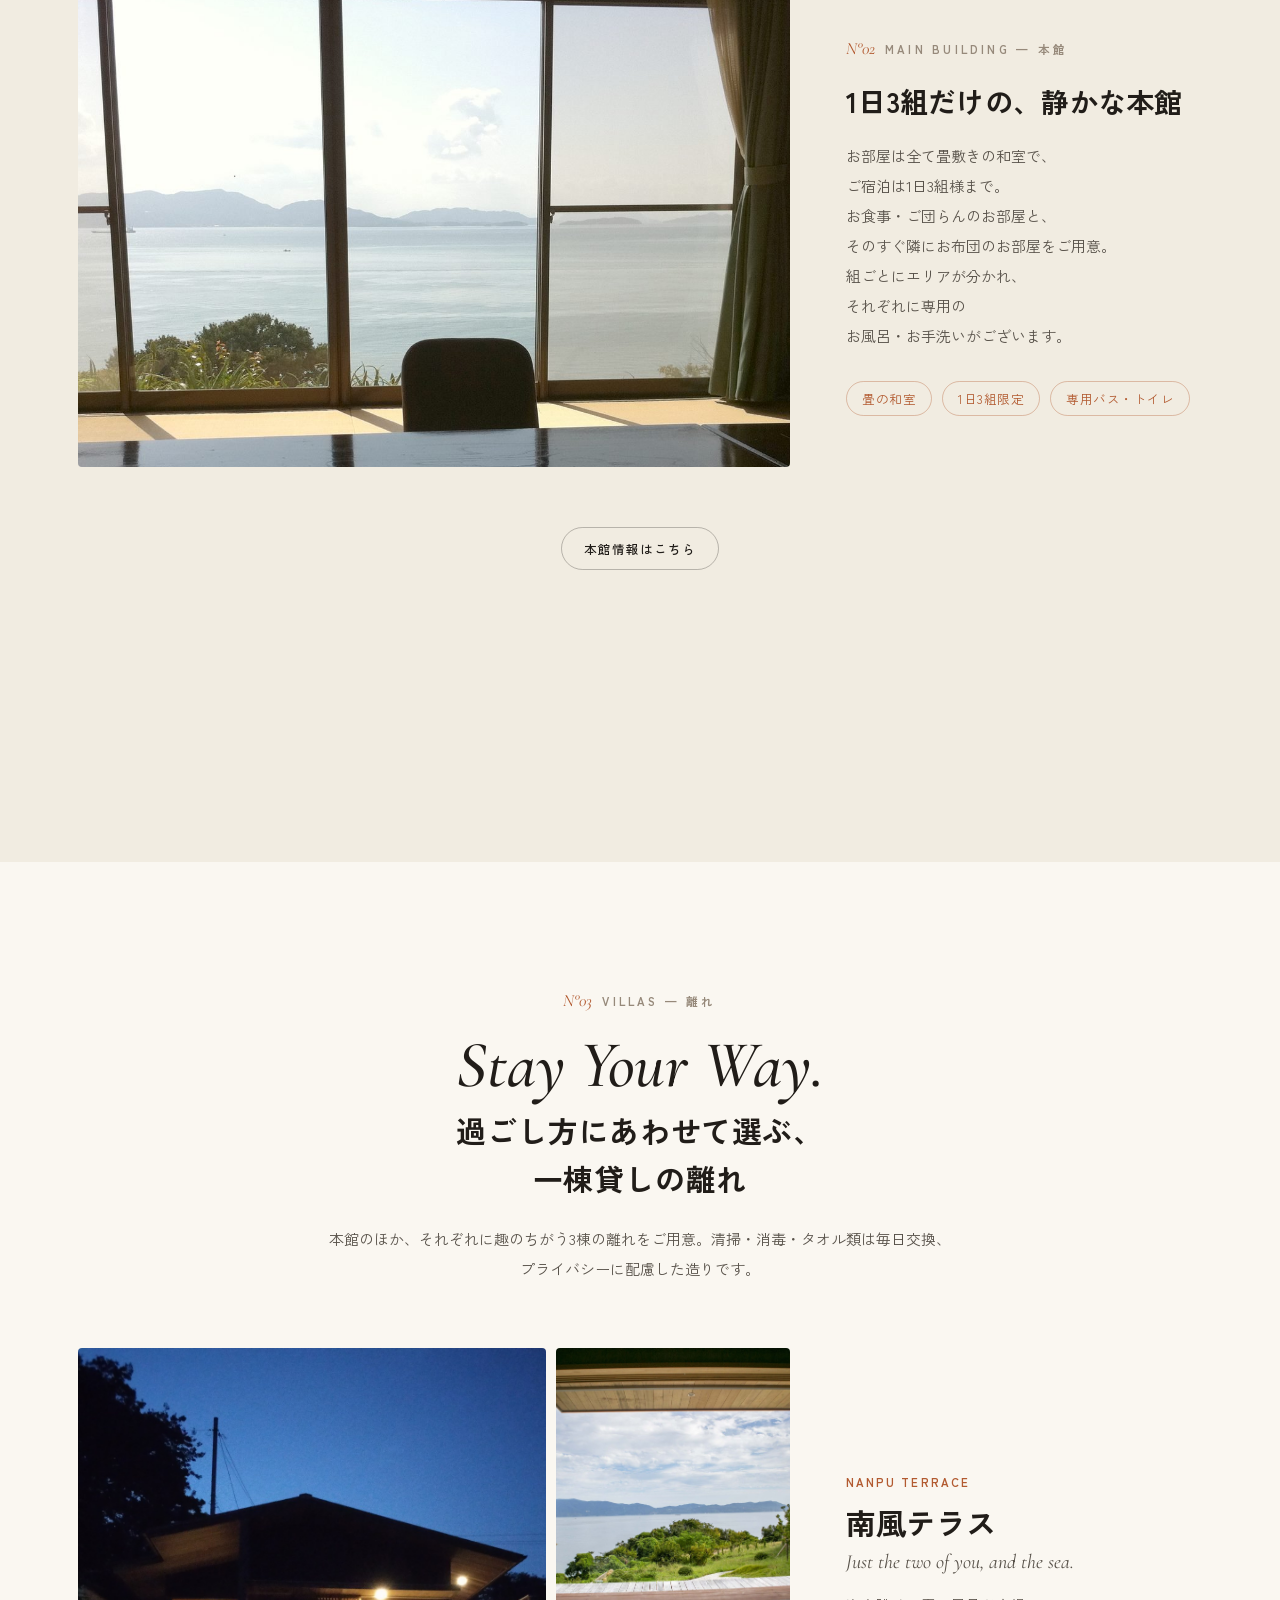
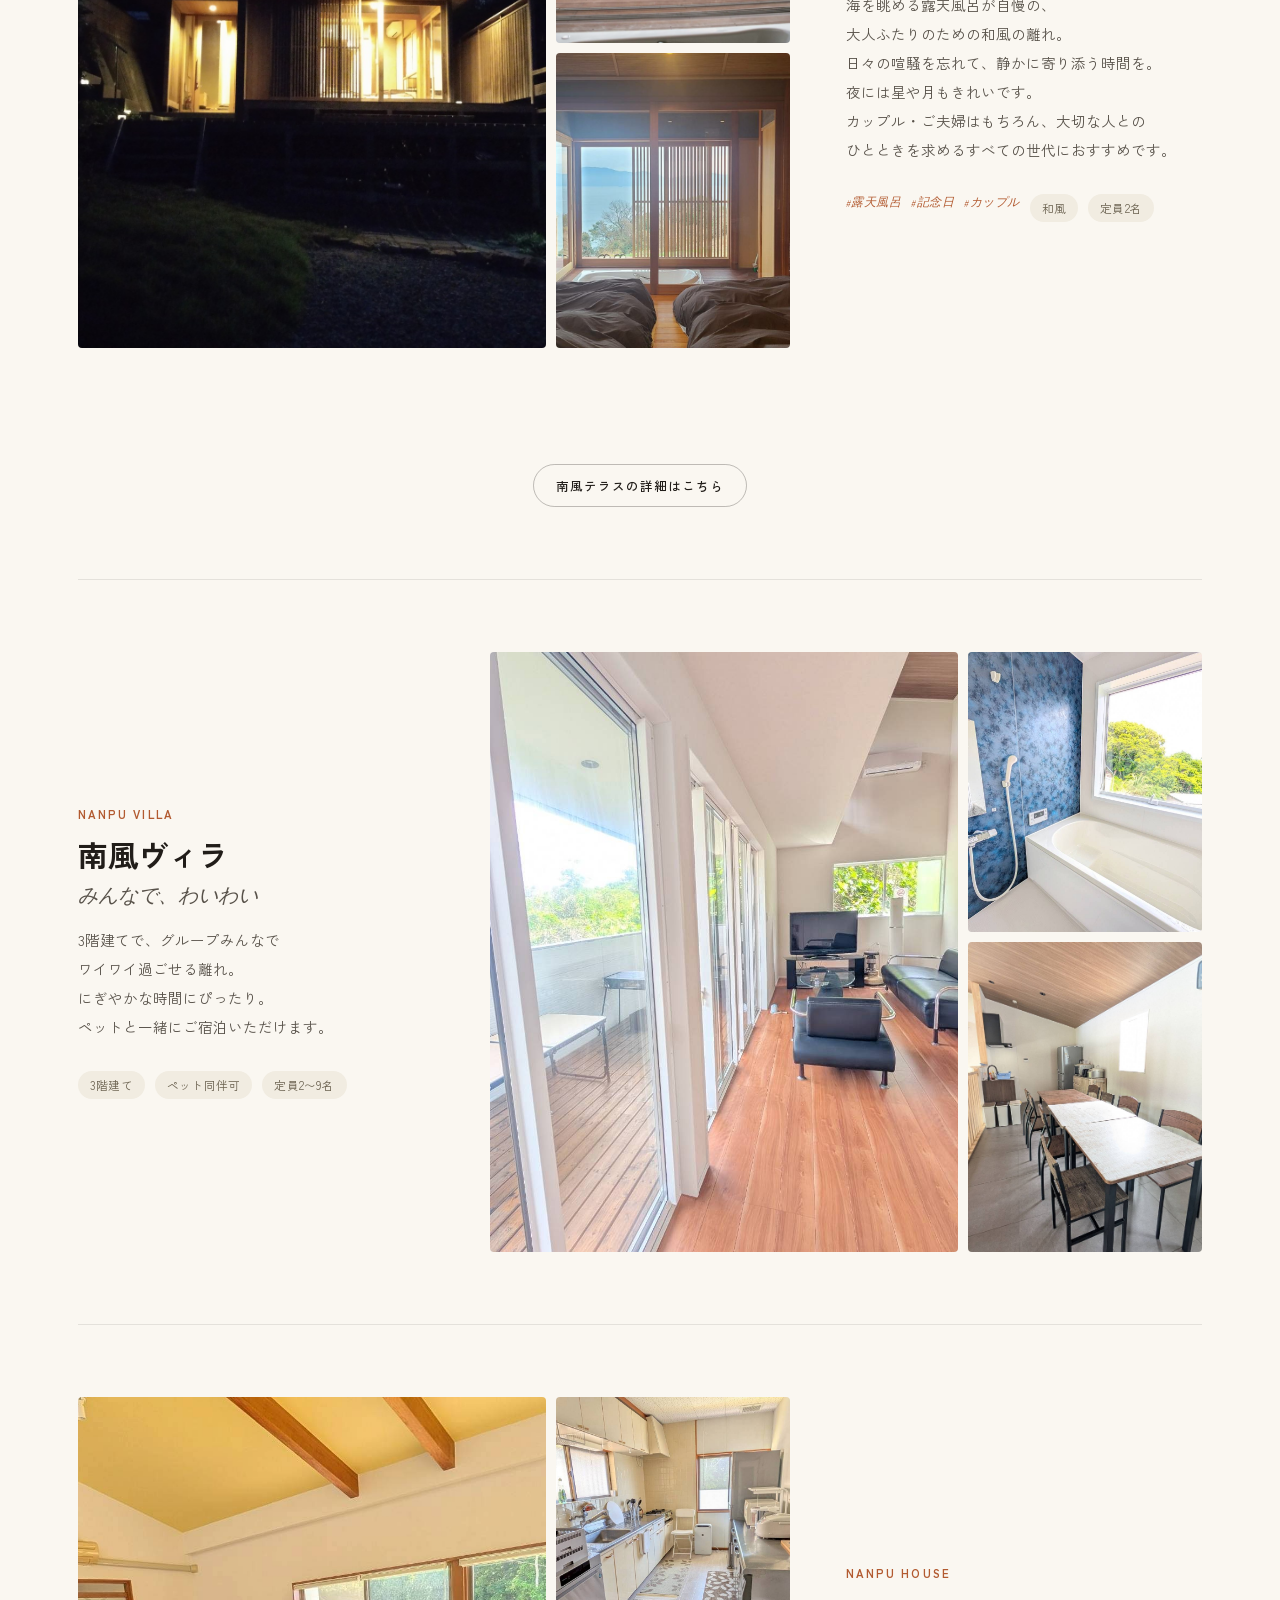
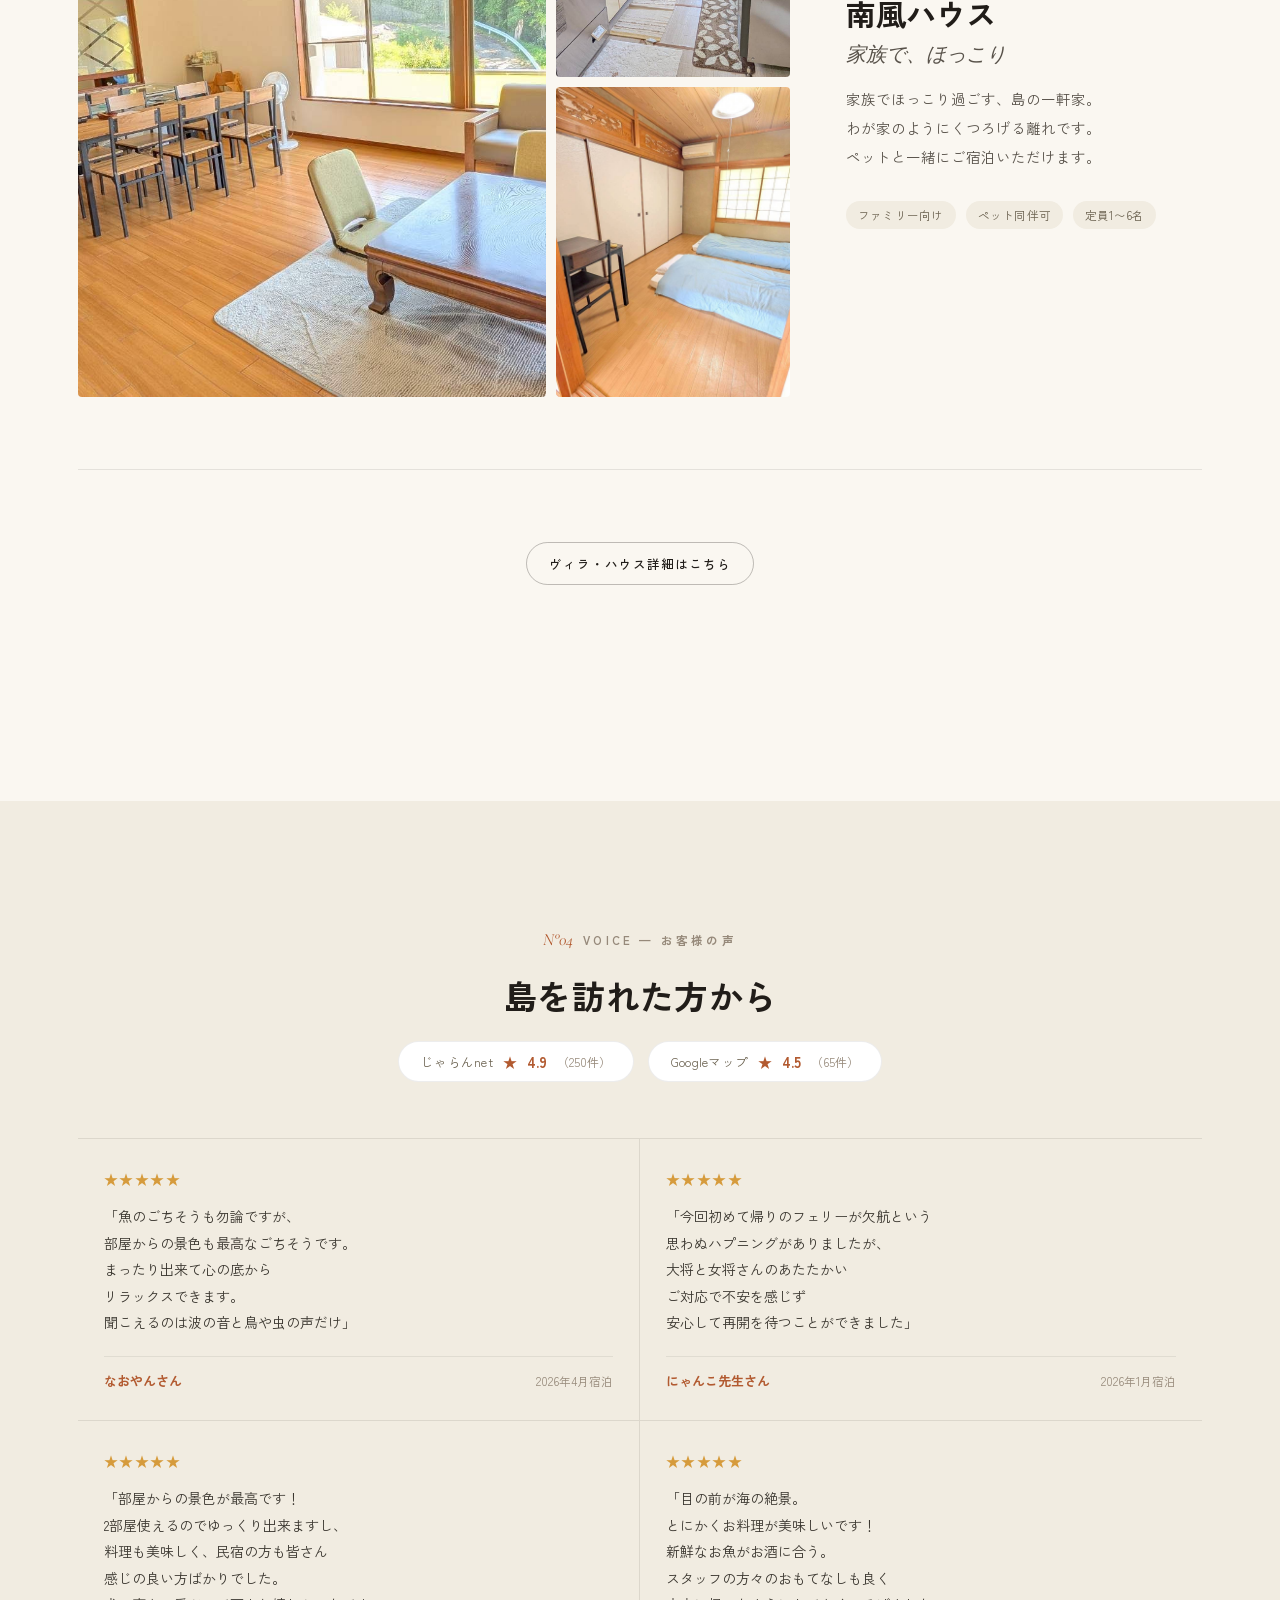
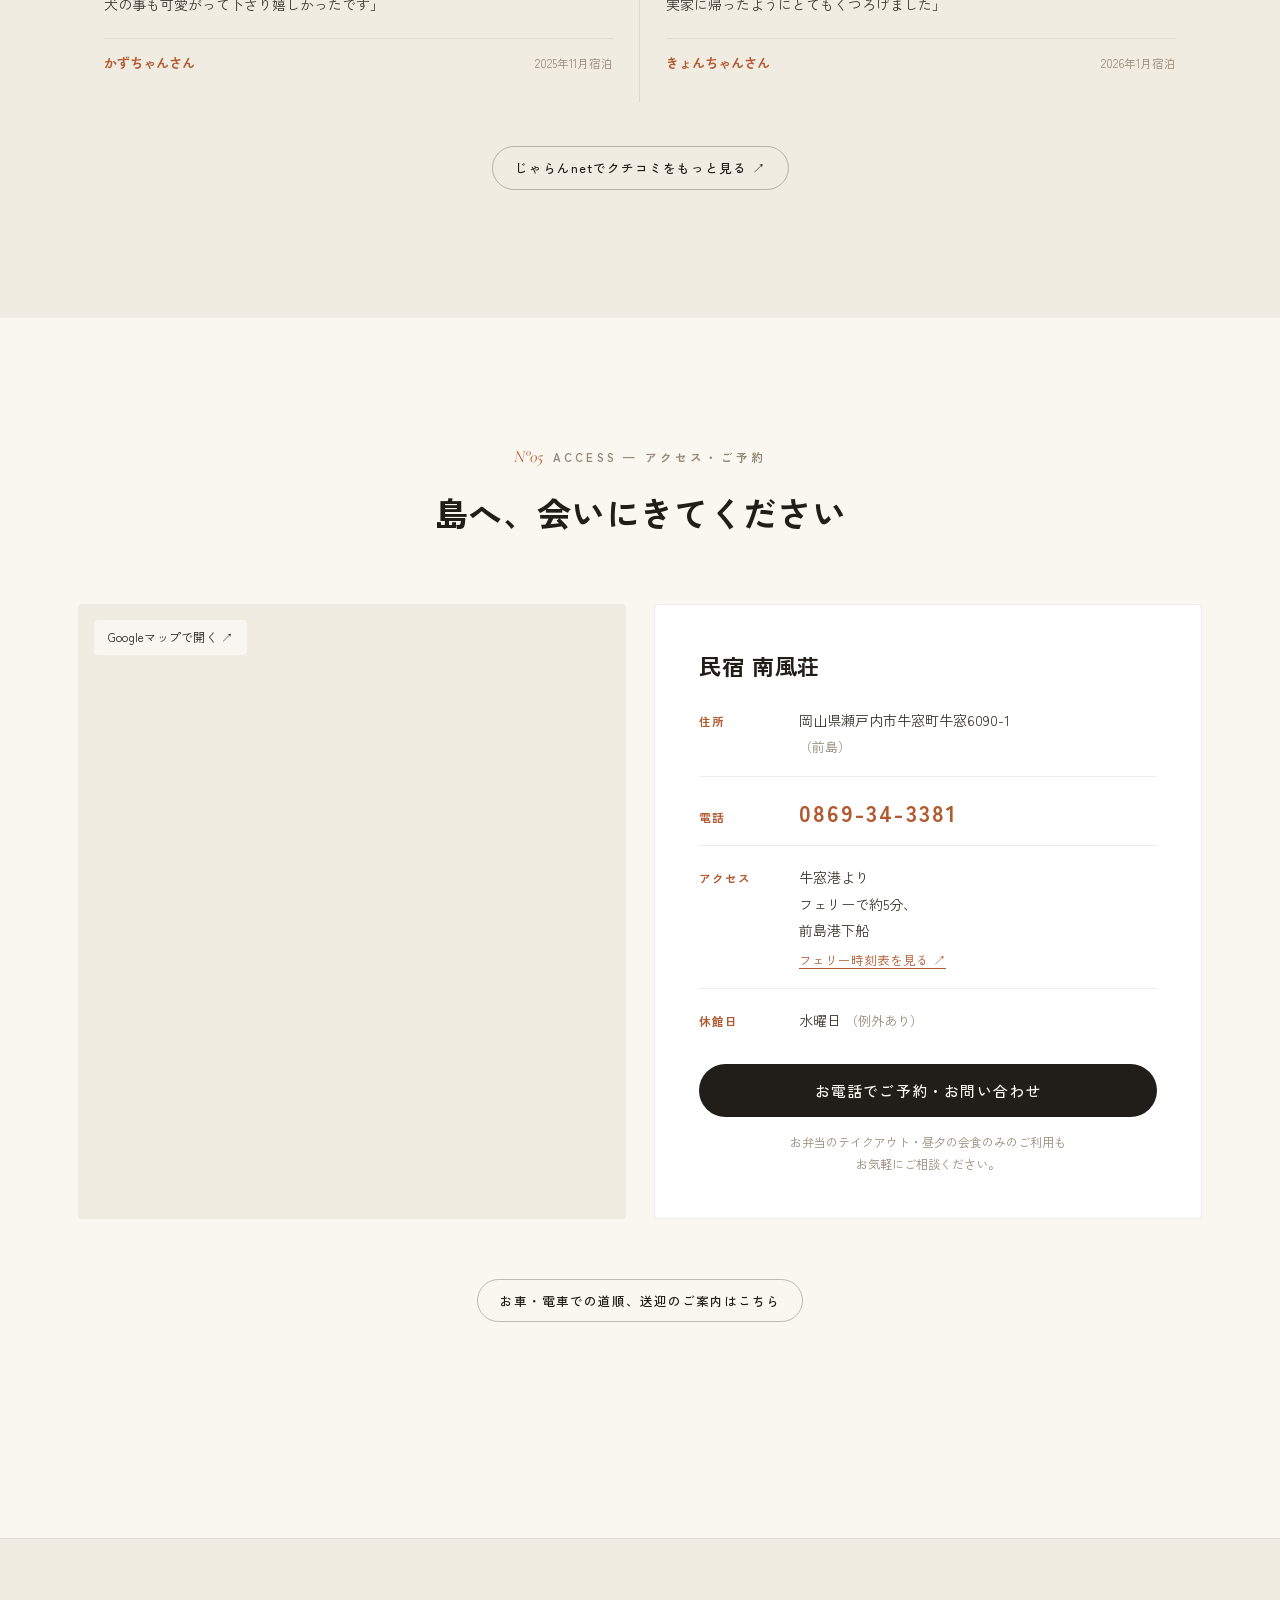
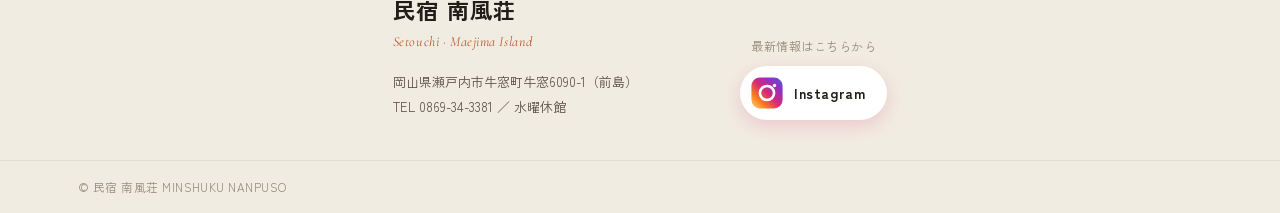
==== commit 37bb6405: "お知らせに料金改定を掲載、ファビコンを明るい青（D案 #4a9ec4）に変更 Co-Authored-By: Claude Opus 5 <noreply@anthropic.com>" ====
--- a/index.html
+++ b/index.html
@@ -102,6 +102,10 @@
     <span class="news-bar__label">News — お知らせ</span>
     <ul class="news-list">
       <li class="news-item">
+        <span class="news-item__date">2026.09</span>
+        <span class="news-item__text">料金を改定いたしました。改定前にご予約済みのお客様は、ご予約時の料金でご宿泊いただけます。</span>
+      </li>
+      <li class="news-item">
         <span class="news-item__date">2026.07</span>
         <span class="news-item__text">公式ホームページをリニューアルいたしました。</span>
       </li>
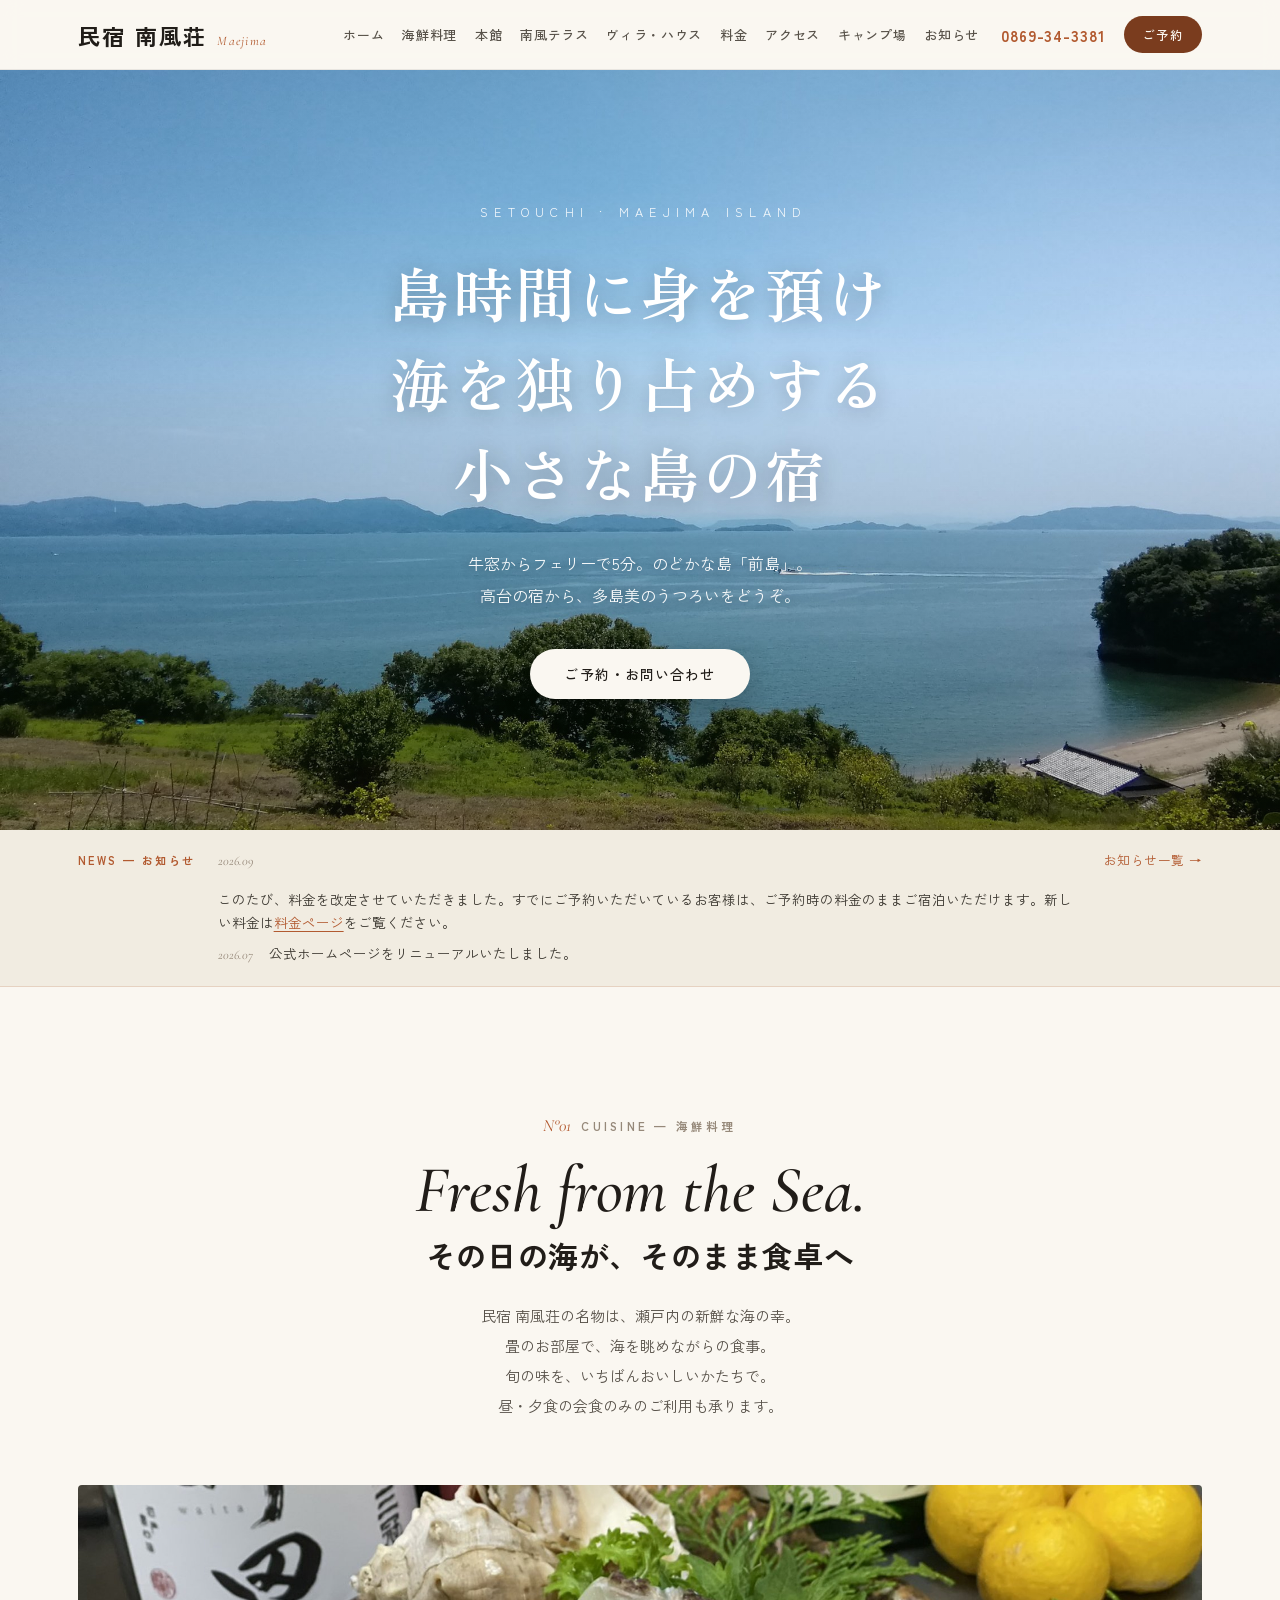
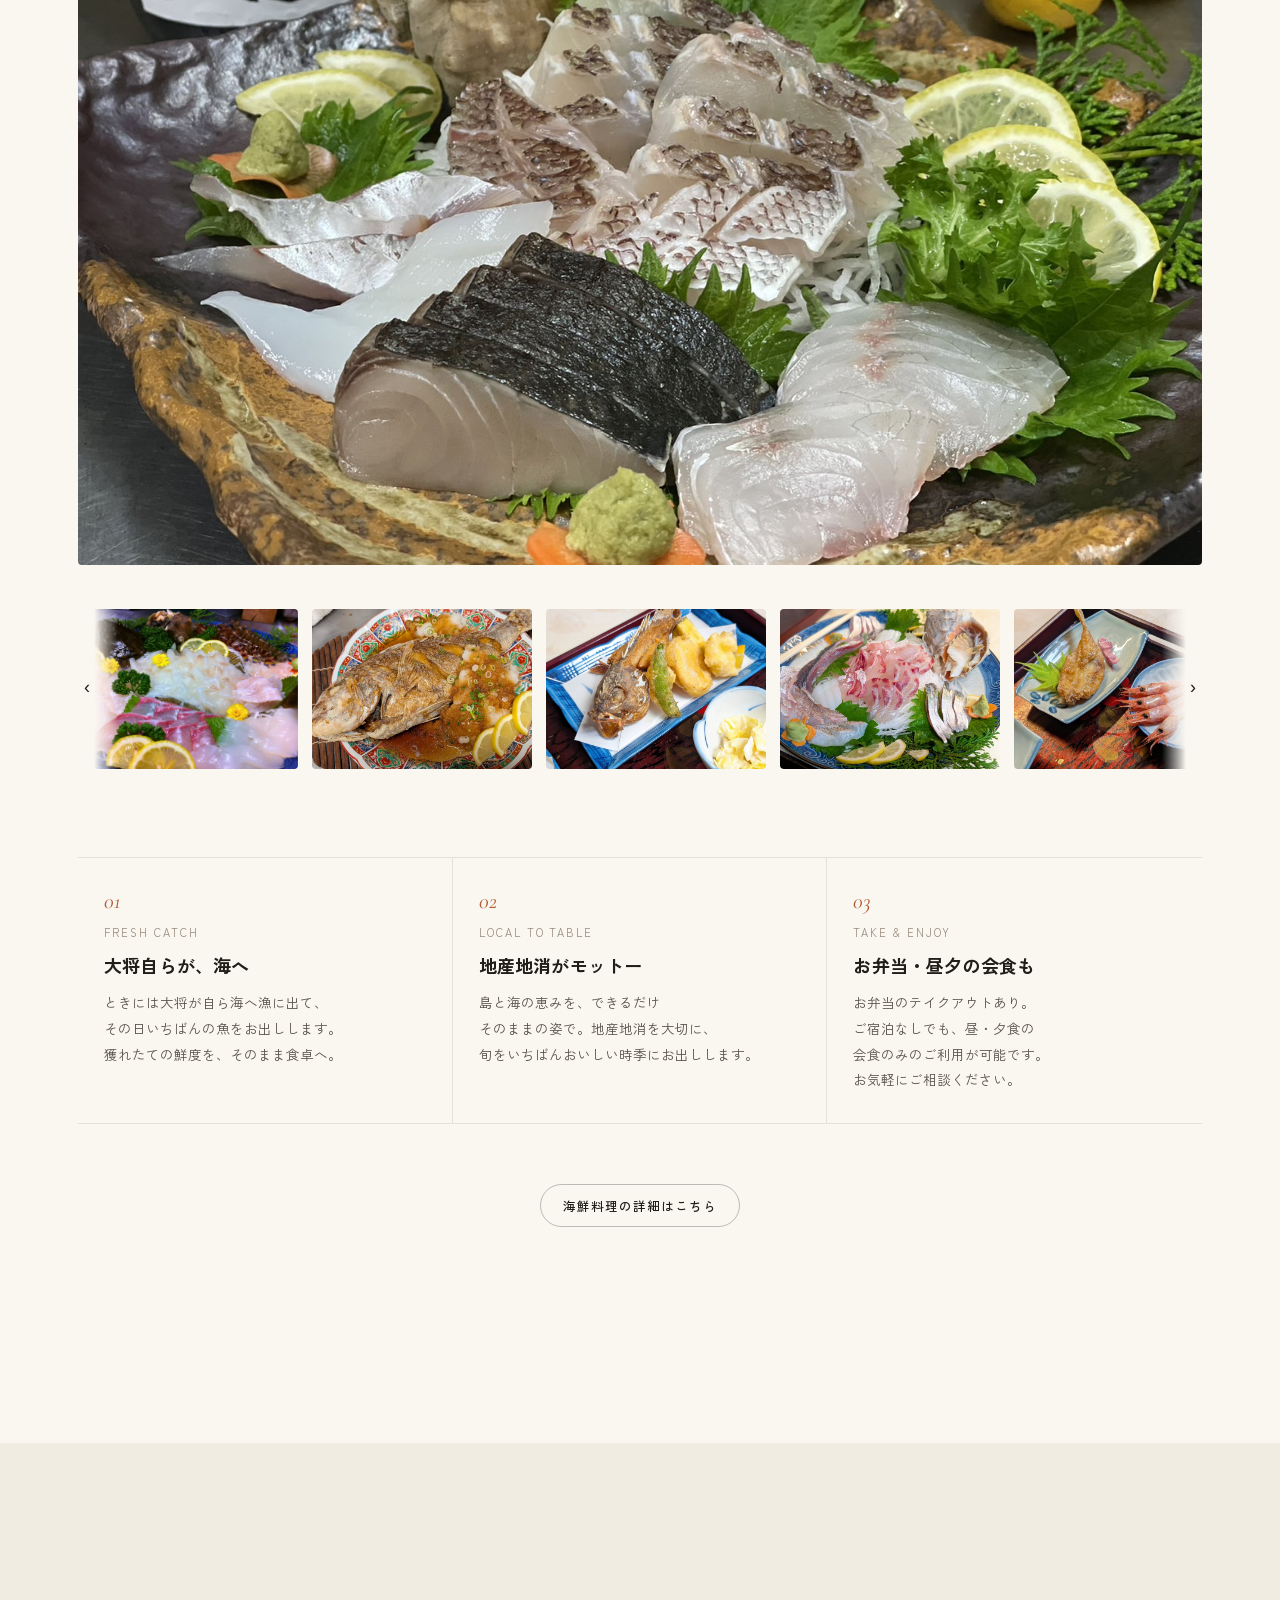
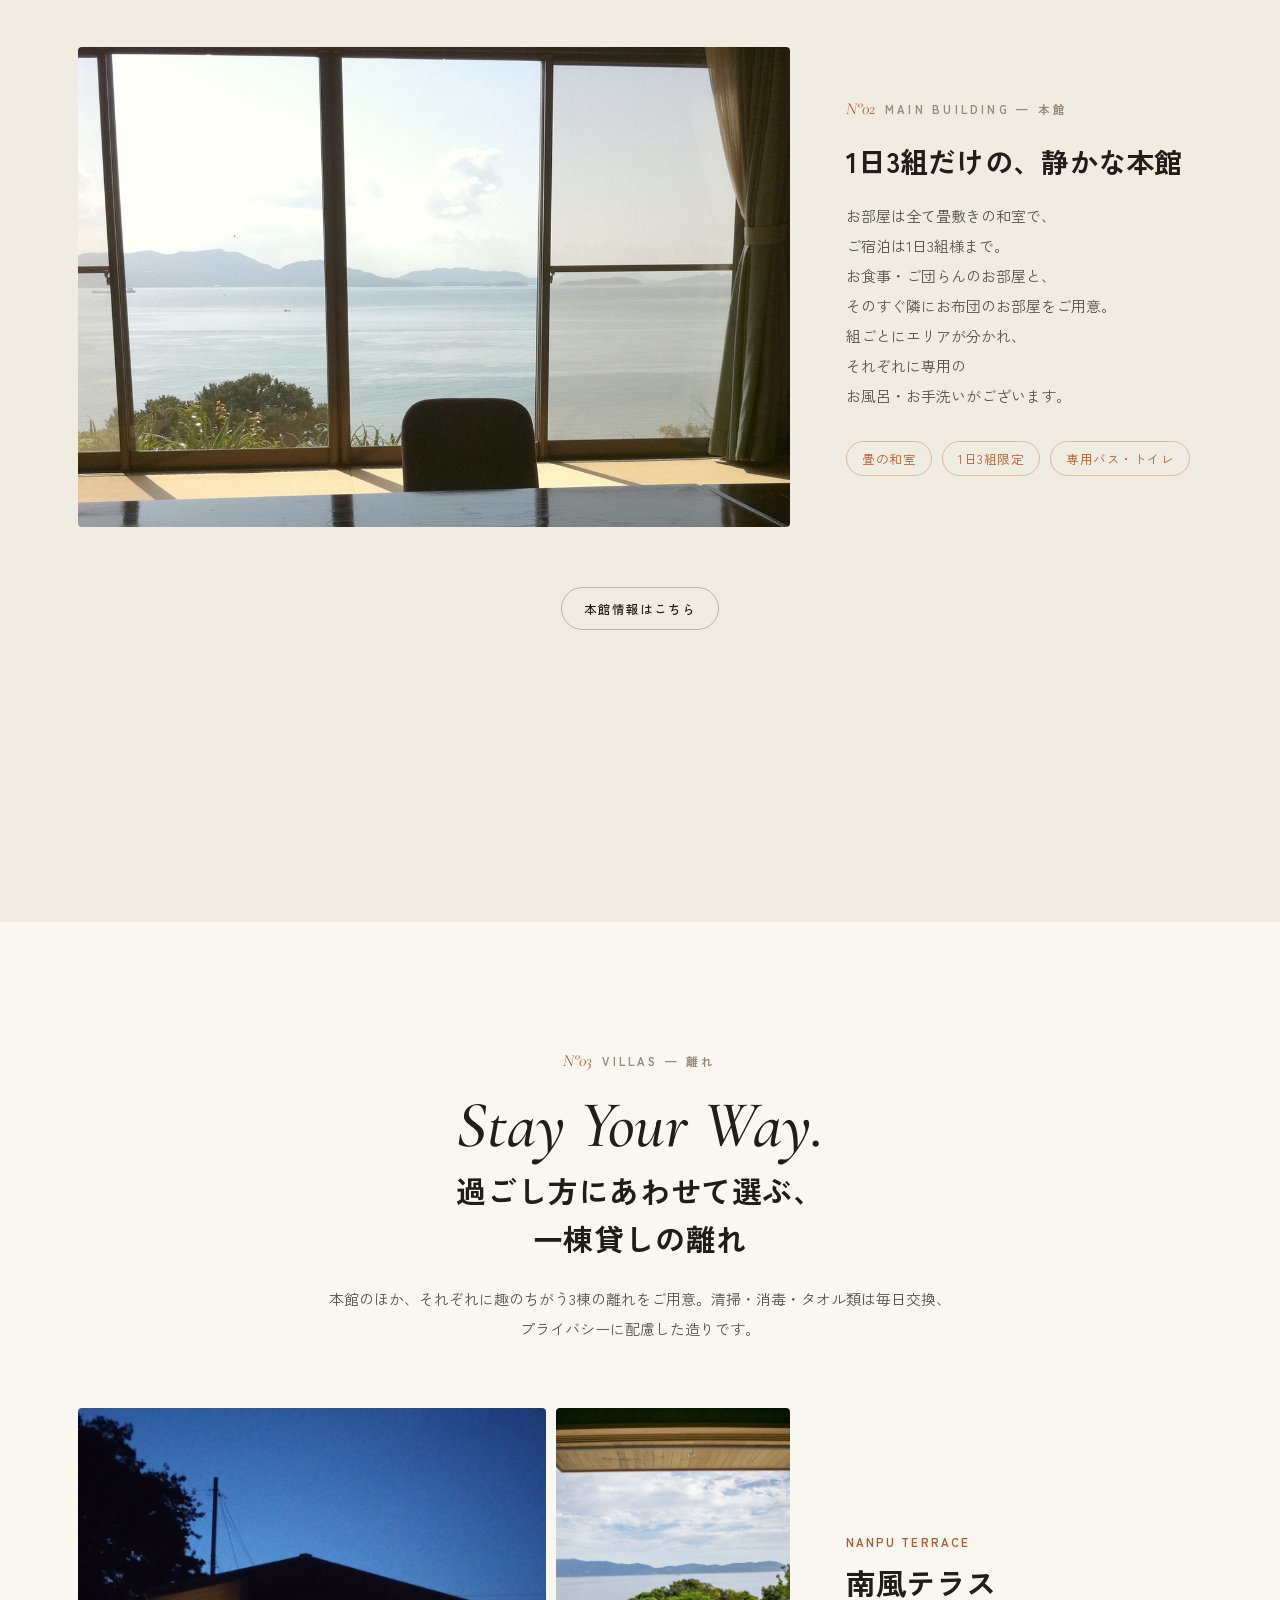
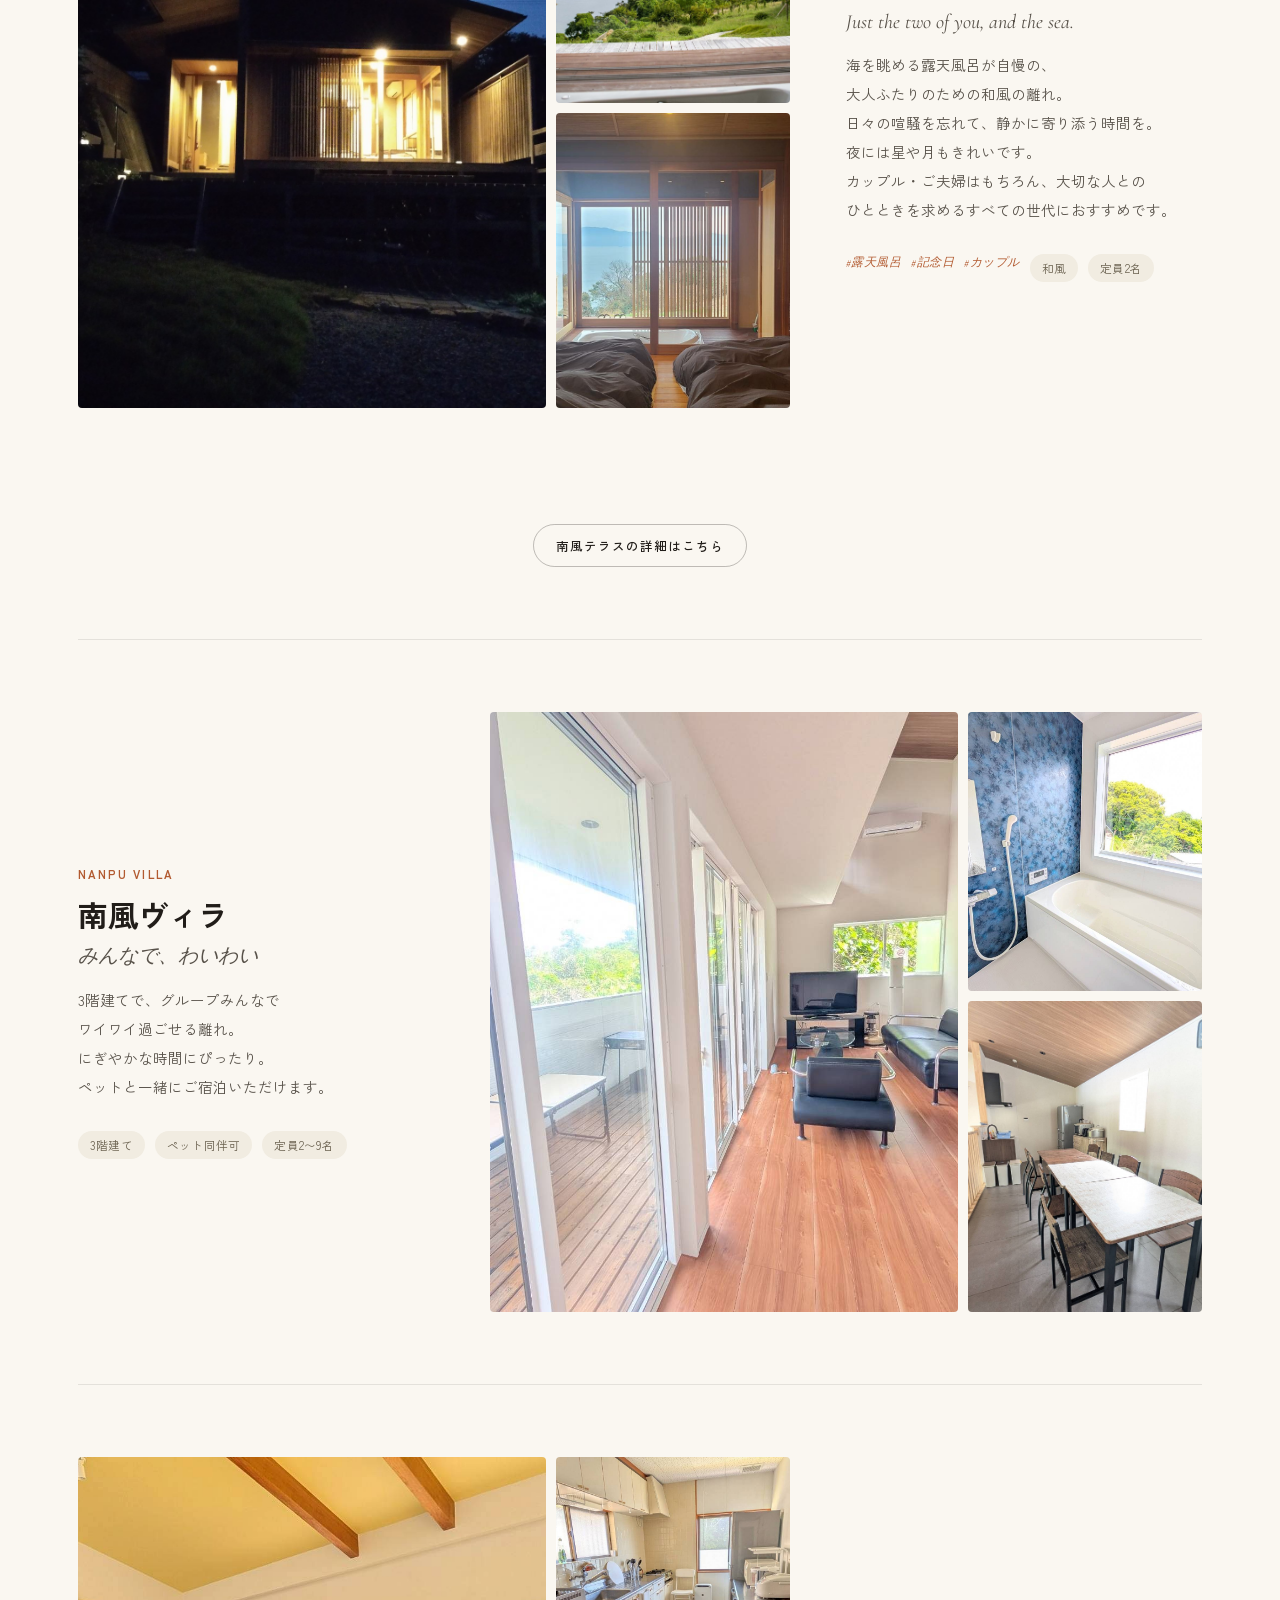
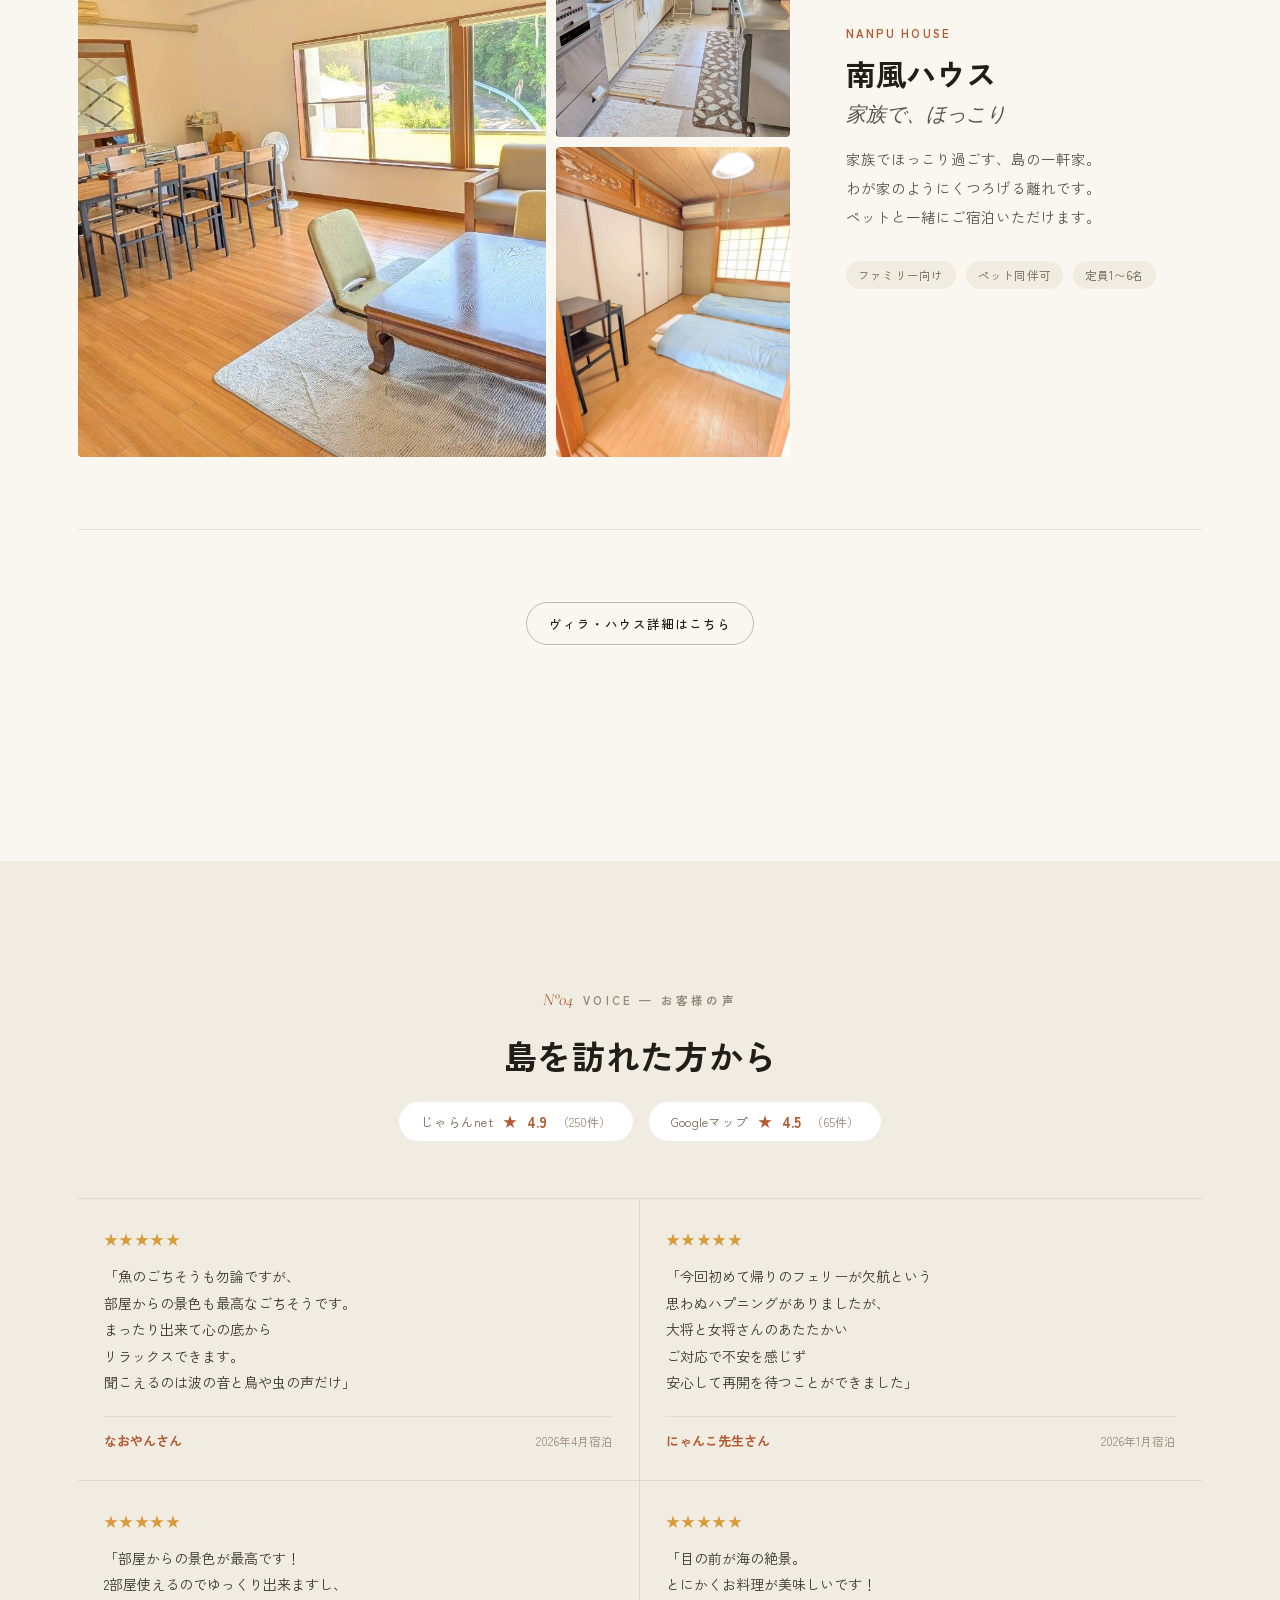
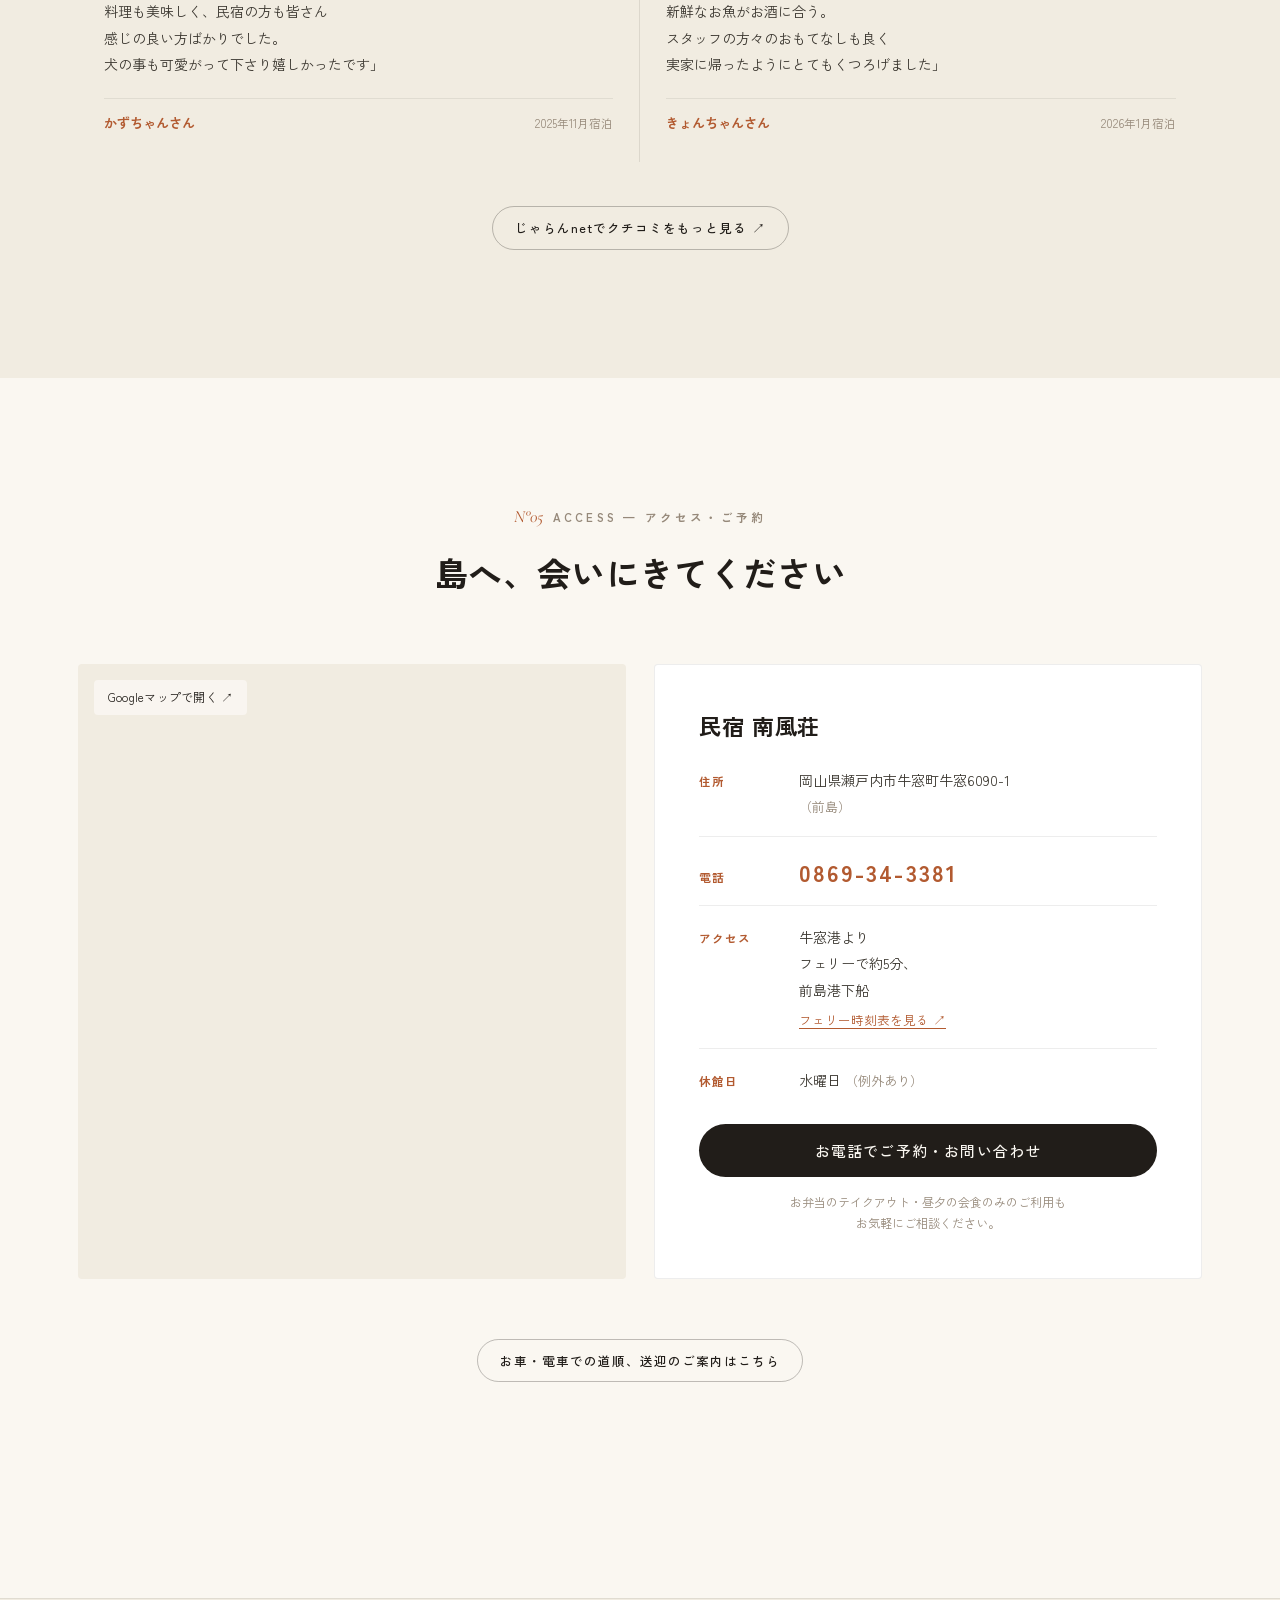
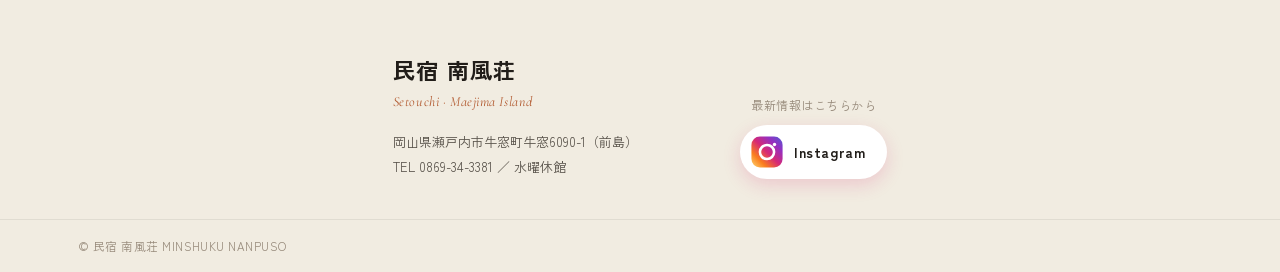
==== commit f4ceedda: "お知らせの料金改定文言を改善し、料金ページへのリンクを追加 Co-Authored-By: Claude Opus 5 <noreply@anthropic.com>" ====
--- a/index.html
+++ b/index.html
@@ -103,7 +103,7 @@
     <ul class="news-list">
       <li class="news-item">
         <span class="news-item__date">2026.09</span>
-        <span class="news-item__text">料金を改定いたしました。改定前にご予約済みのお客様は、ご予約時の料金でご宿泊いただけます。</span>
+        <span class="news-item__text">このたび、料金を改定させていただきました。すでにご予約いただいているお客様は、ご予約時の料金のままご宿泊いただけます。新しい料金は<a href="price.html">料金ページ</a>をご覧ください。</span>
       </li>
       <li class="news-item">
         <span class="news-item__date">2026.07</span>
--- a/style.css
+++ b/style.css
@@ -44,6 +44,7 @@
 .news-item { display: flex; align-items: baseline; gap: 16px; font-size: 13.5px; line-height: 1.7; flex-wrap: wrap; }
 .news-item__date { flex-shrink: 0; font-family: 'Cormorant Garamond', serif; font-style: italic; color: #96897a; font-size: 13px; }
 .news-item__text { color: #3a362f; }
+.news-item__text a, .news-page-item__text a { color: #b25a30; text-decoration: underline; text-underline-offset: 3px; }
 .news-bar__more { flex-shrink: 0; font-size: 12.5px; color: #b25a30; text-decoration: none; letter-spacing: 0.03em; white-space: nowrap; }
 .news-bar__more:hover { text-decoration: underline; }
 @media (max-width: 640px) {
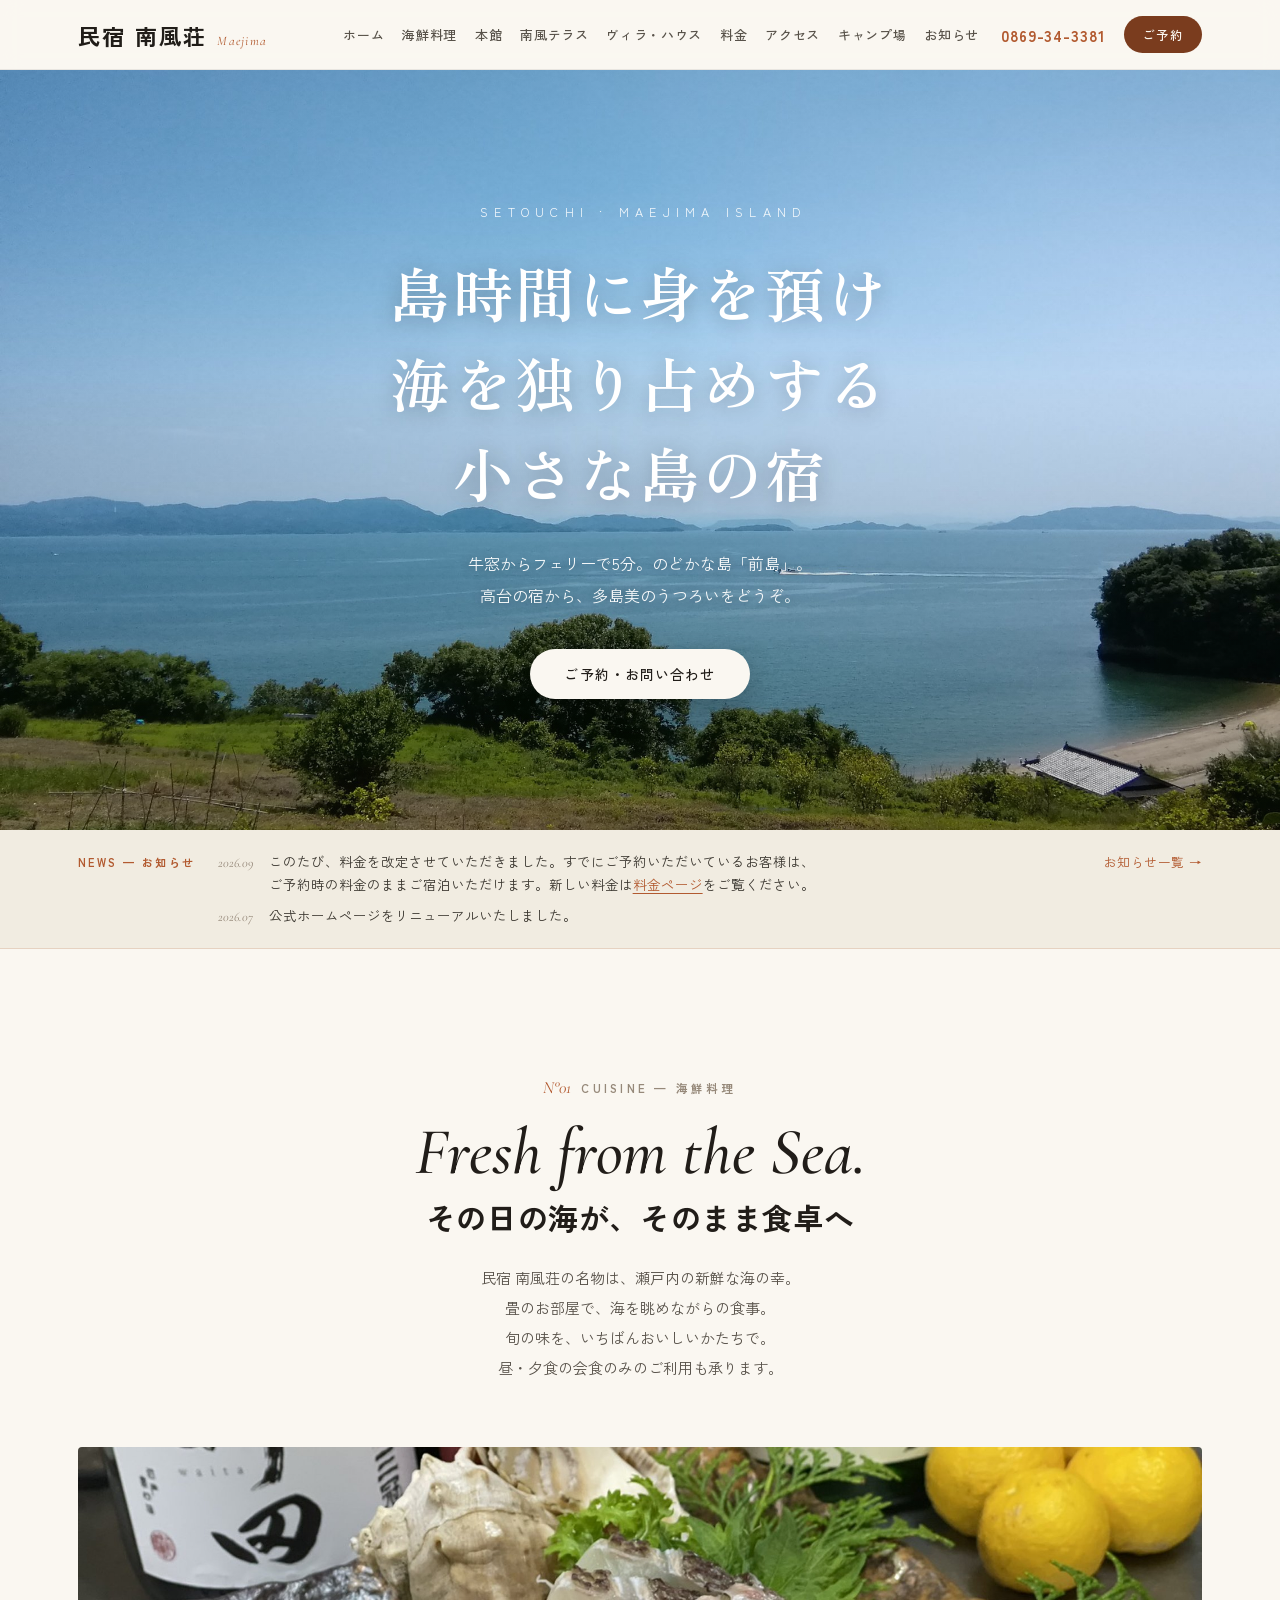
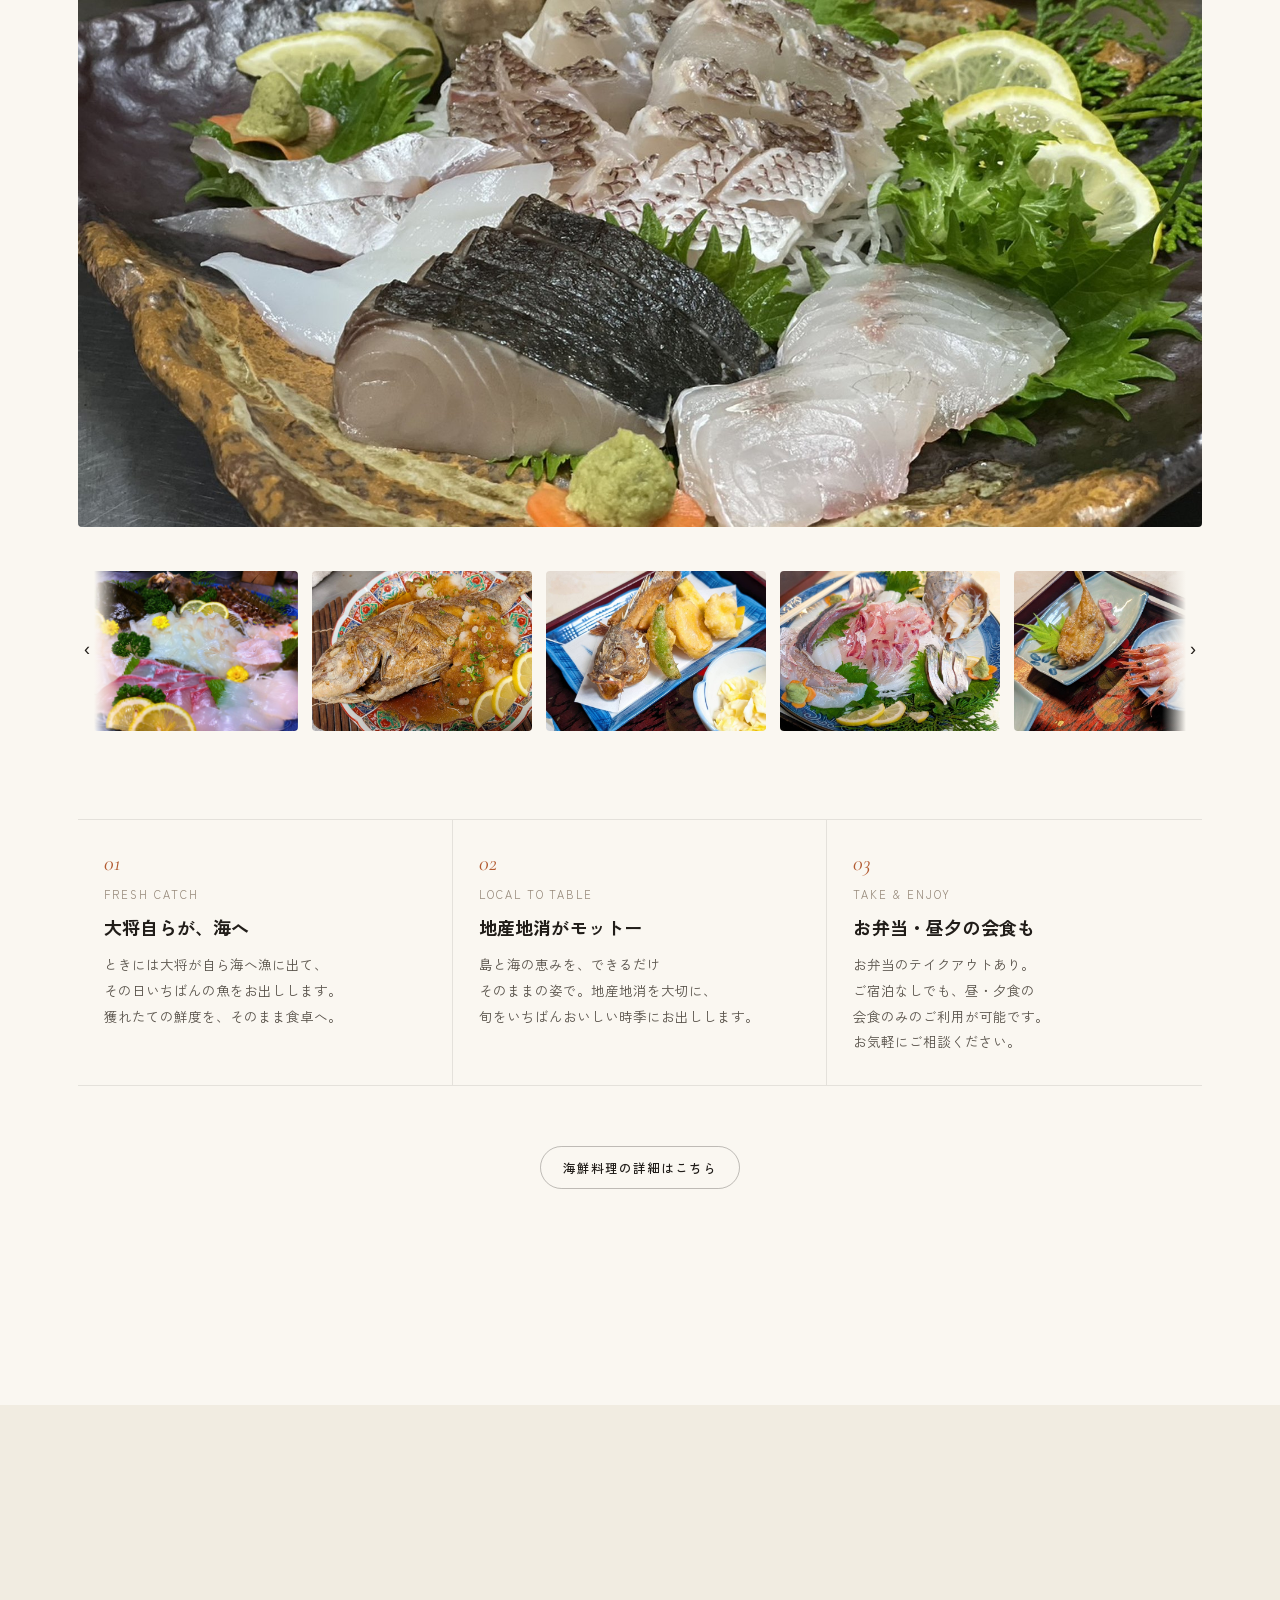
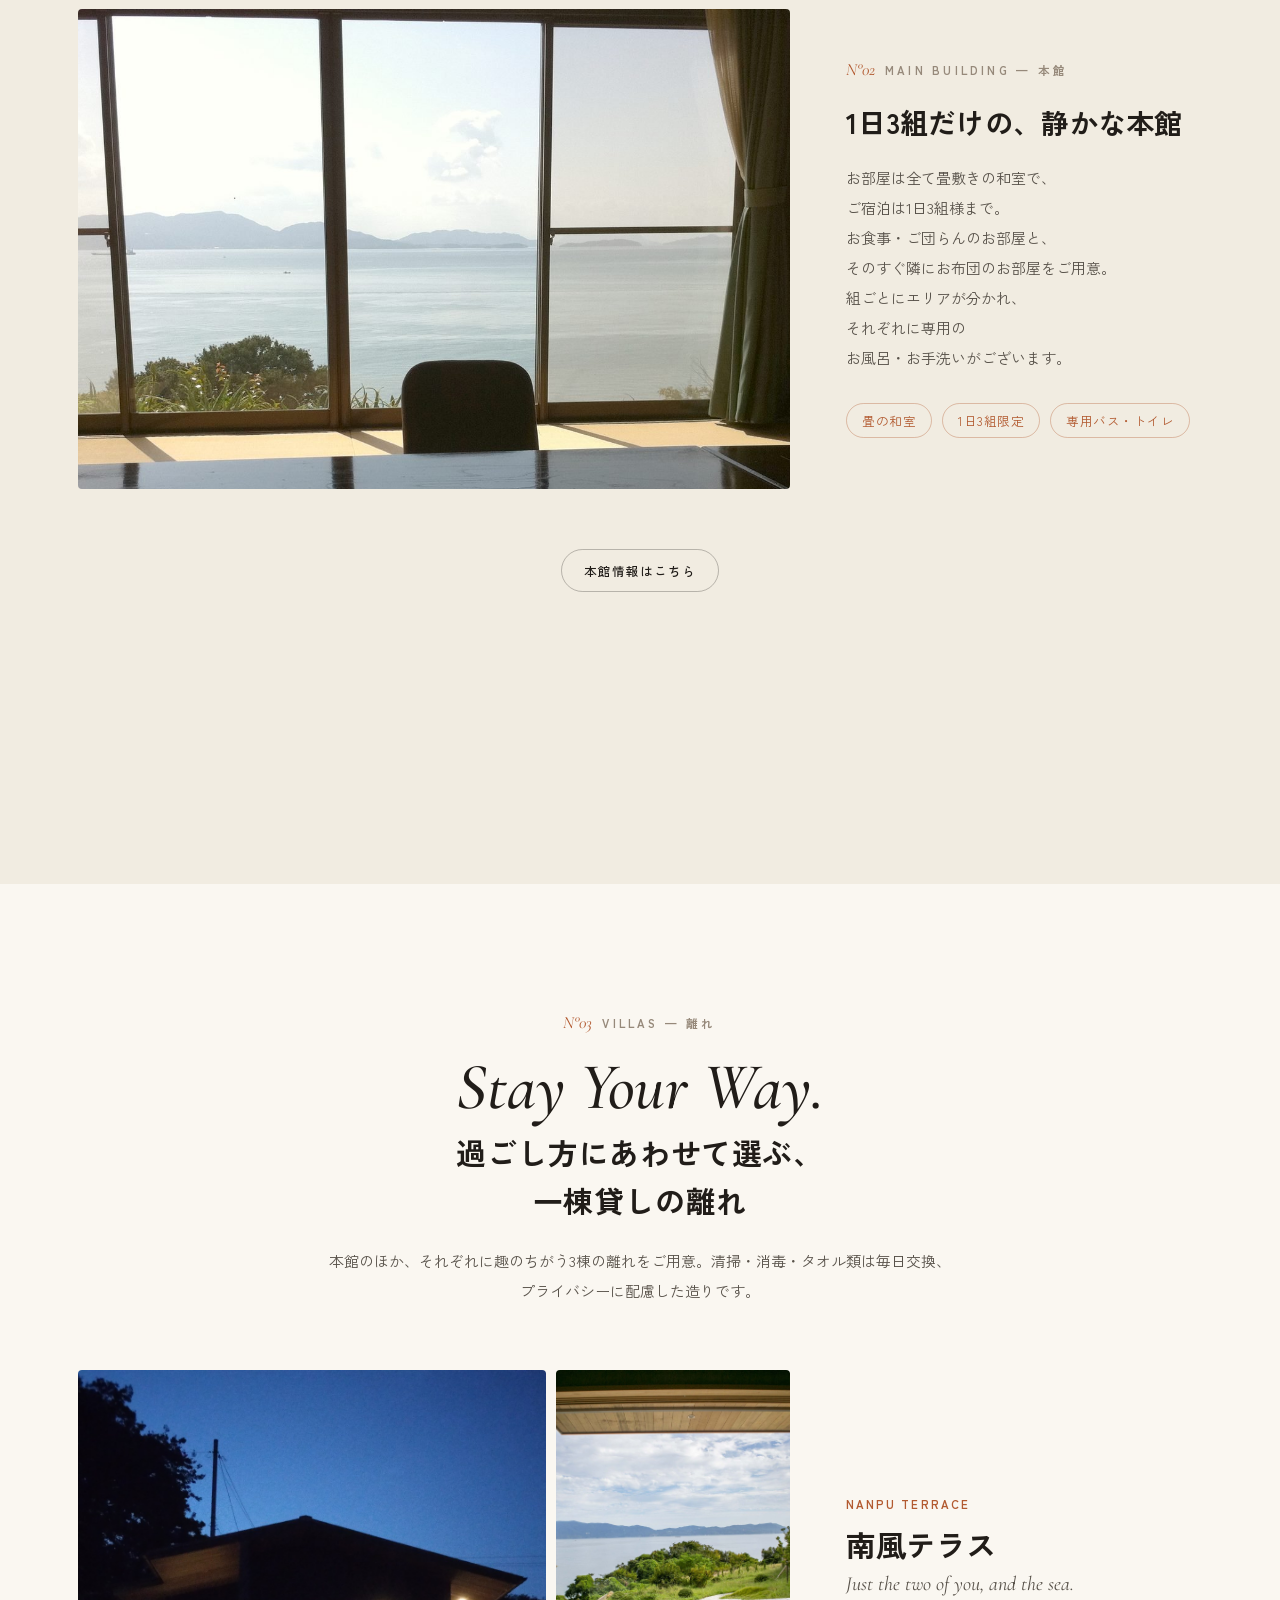
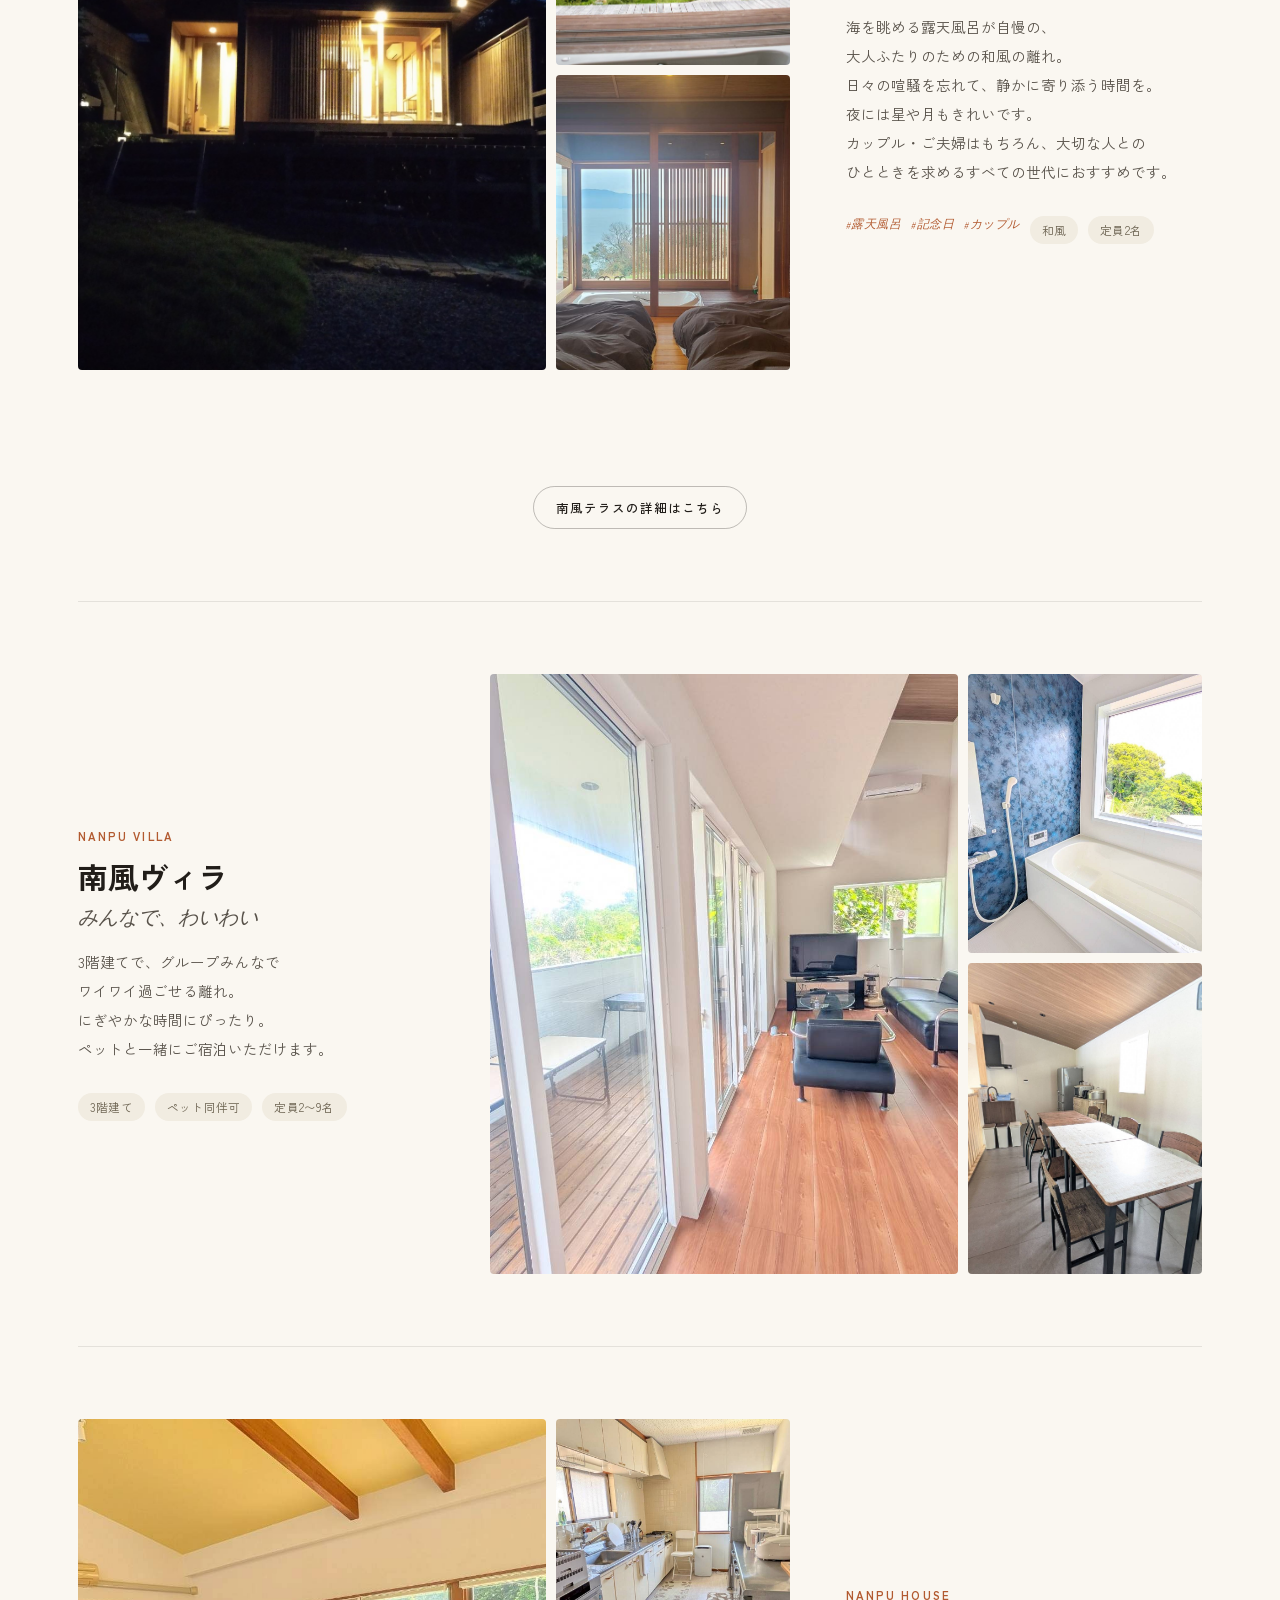
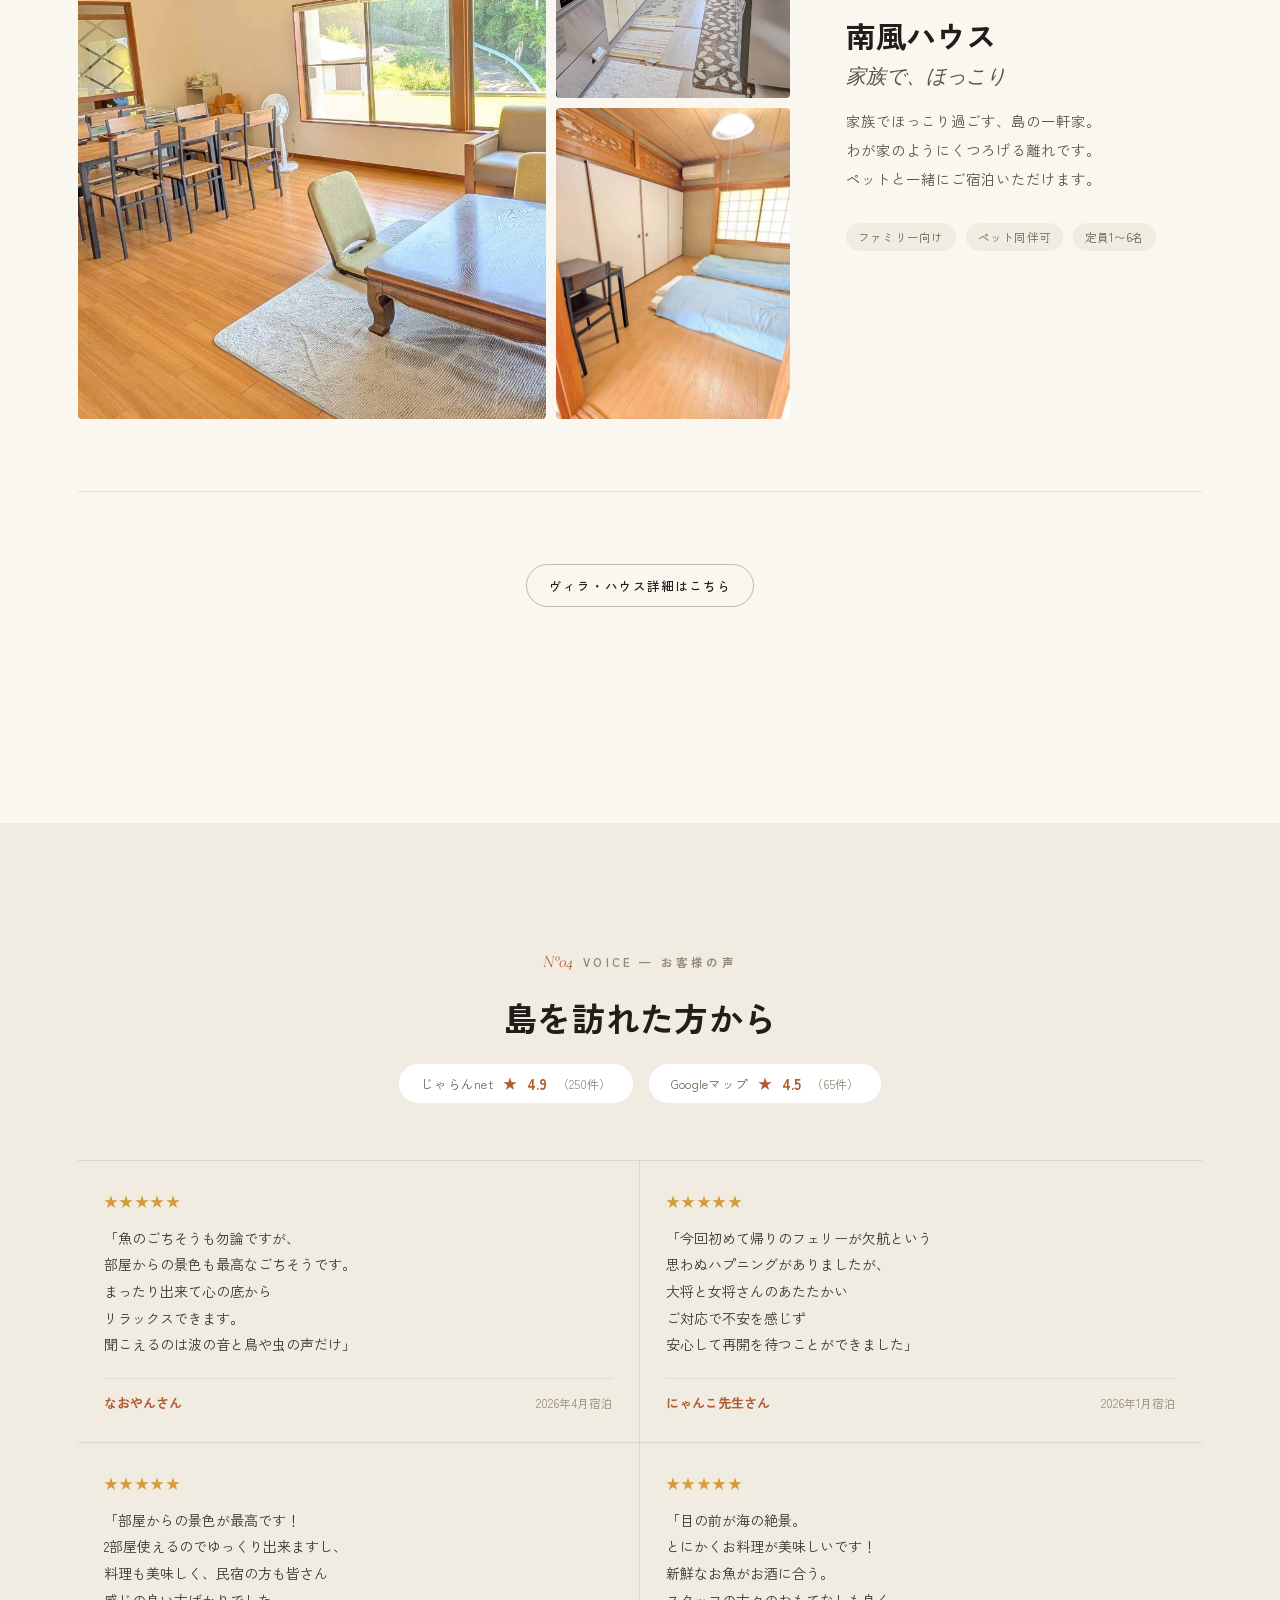
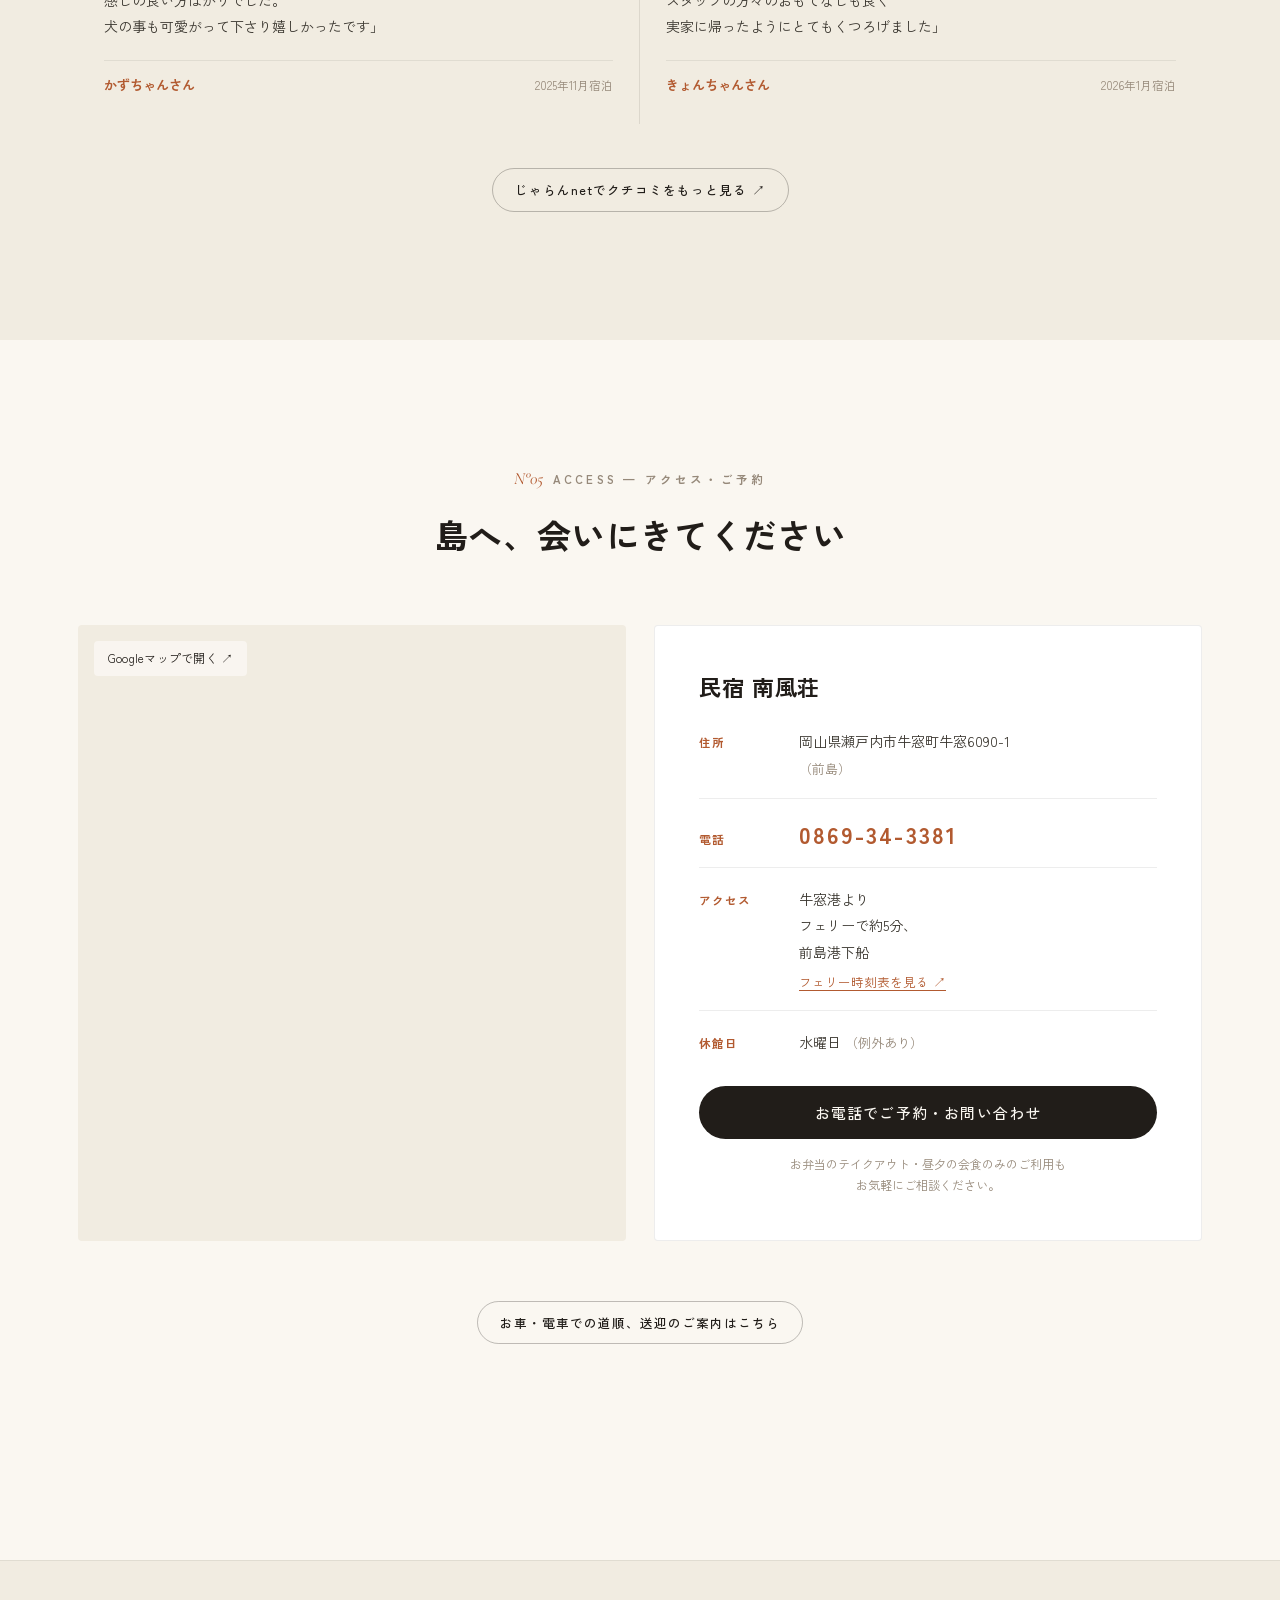
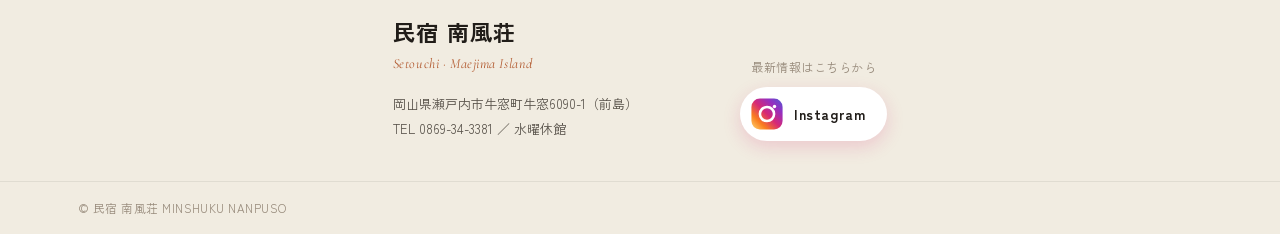
==== commit 0a339ff4: "お知らせ：PCでは日付の横に本文を配置、文節の途中で改行しないように Co-Authored-By: Claude Opus 5 <noreply@anthropic.com>" ====
--- a/index.html
+++ b/index.html
@@ -103,7 +103,7 @@
     <ul class="news-list">
       <li class="news-item">
         <span class="news-item__date">2026.09</span>
-        <span class="news-item__text">このたび、料金を改定させていただきました。すでにご予約いただいているお客様は、ご予約時の料金のままご宿泊いただけます。新しい料金は<a href="price.html">料金ページ</a>をご覧ください。</span>
+        <span class="news-item__text"><span class="seg">このたび、</span><span class="seg">料金を</span><span class="seg">改定させていただきました。</span><span class="seg">すでに</span><span class="seg">ご予約いただいている</span><span class="seg">お客様は、</span><br class="pc"><span class="seg">ご予約時の料金のまま</span><span class="seg">ご宿泊いただけます。</span><span class="seg">新しい料金は</span><span class="seg"><a href="price.html">料金ページ</a>を</span><span class="seg">ご覧ください。</span></span>
       </li>
       <li class="news-item">
         <span class="news-item__date">2026.07</span>
--- a/style.css
+++ b/style.css
@@ -41,14 +41,16 @@
 .news-bar__inner { max-width: 1180px; margin: 0 auto; padding: 20px 28px; display: flex; align-items: baseline; gap: 22px; flex-wrap: wrap; }
 .news-bar__label { flex-shrink: 0; font-size: 11px; letter-spacing: 0.22em; color: #b25a30; font-weight: 600; text-transform: uppercase; }
 .news-list { list-style: none; margin: 0; padding: 0; display: flex; flex-direction: column; gap: 8px; flex: 1; min-width: 200px; }
-.news-item { display: flex; align-items: baseline; gap: 16px; font-size: 13.5px; line-height: 1.7; flex-wrap: wrap; }
+.news-item { display: flex; align-items: baseline; gap: 16px; font-size: 13.5px; line-height: 1.7; }
 .news-item__date { flex-shrink: 0; font-family: 'Cormorant Garamond', serif; font-style: italic; color: #96897a; font-size: 13px; }
-.news-item__text { color: #3a362f; }
-.news-item__text a, .news-page-item__text a { color: #b25a30; text-decoration: underline; text-underline-offset: 3px; }
+.news-item__text { color: #3a362f; flex: 1; min-width: 0; }
+.news-item__text .seg, .news-page-item__text .seg { display: inline-block; }
+.news-item__text a, .news-page-item__text a { color: #b25a30; text-decoration: underline; text-underline-offset: 3px; white-space: nowrap; }
 .news-bar__more { flex-shrink: 0; font-size: 12.5px; color: #b25a30; text-decoration: none; letter-spacing: 0.03em; white-space: nowrap; }
 .news-bar__more:hover { text-decoration: underline; }
 @media (max-width: 640px) {
   .news-bar__inner { flex-direction: column; gap: 10px; }
+  .news-item { flex-wrap: wrap; }
 }
 
 /* ===== Access page ===== */
